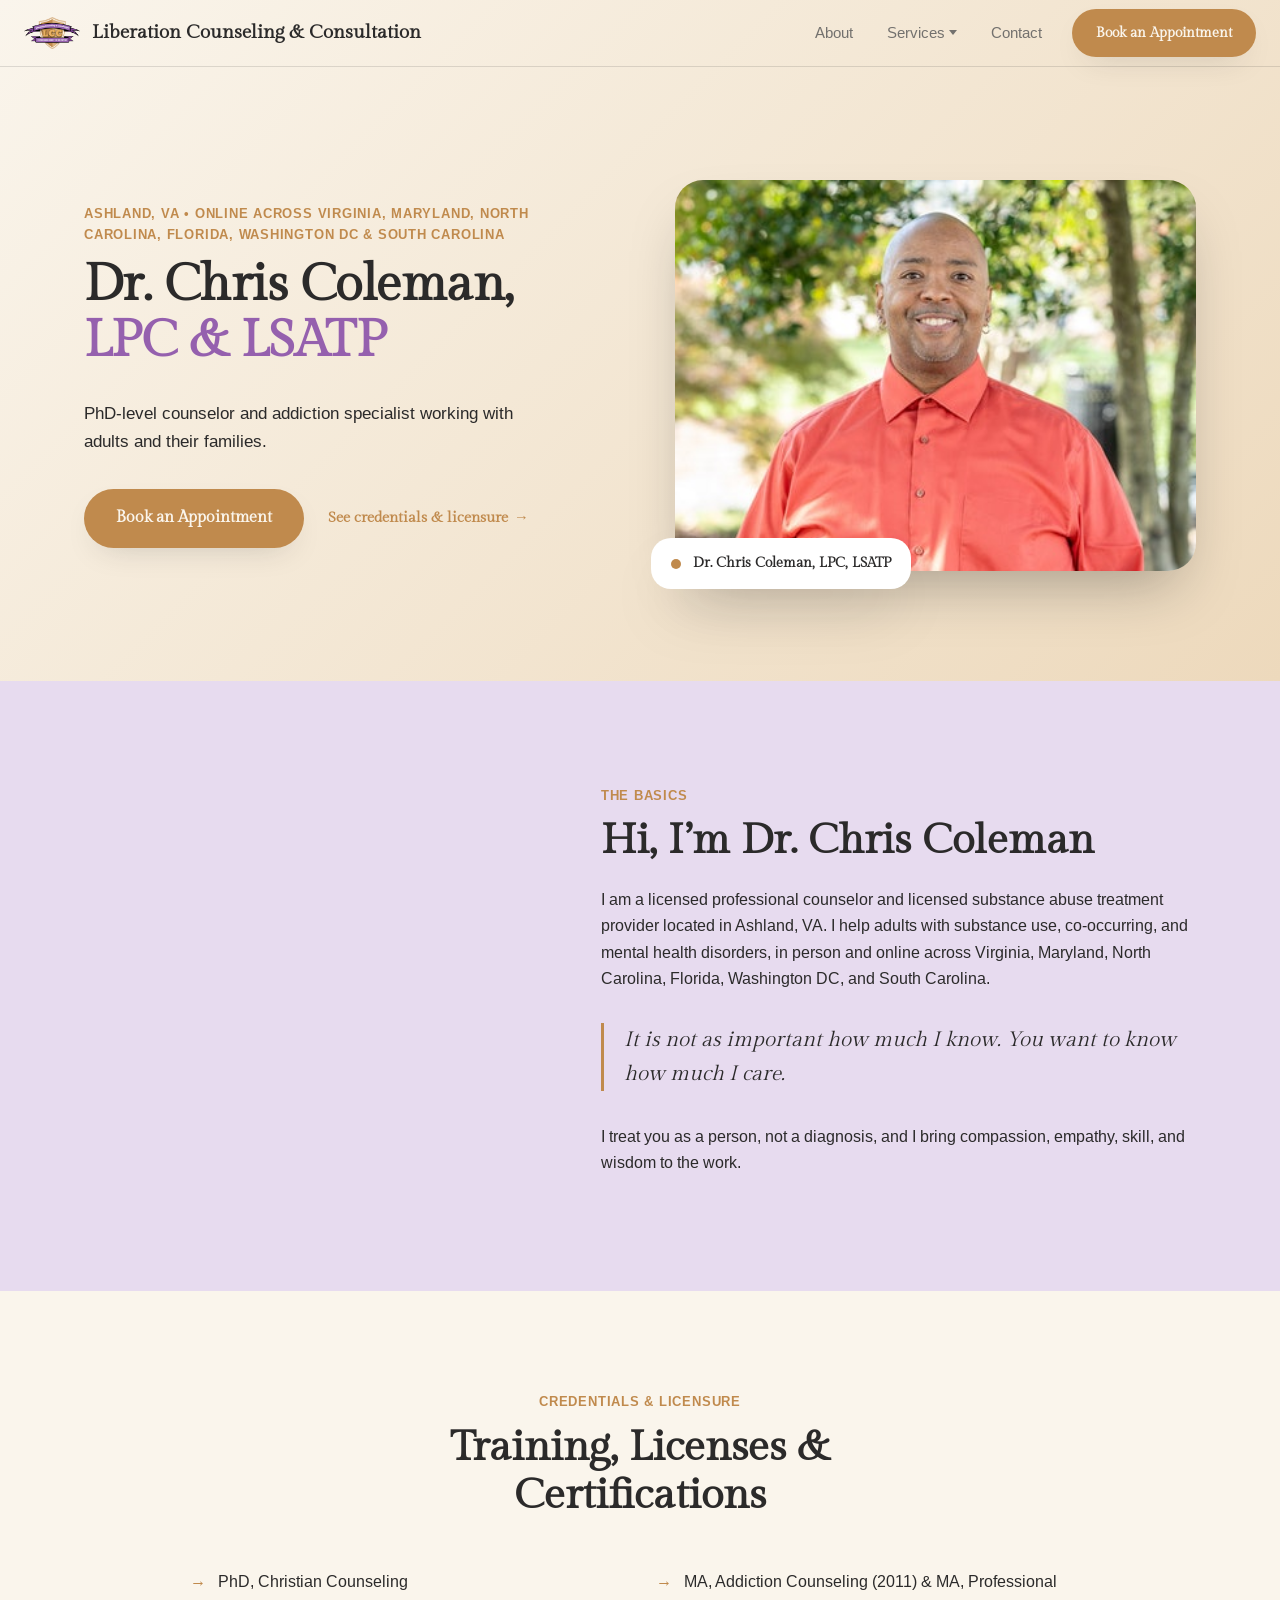
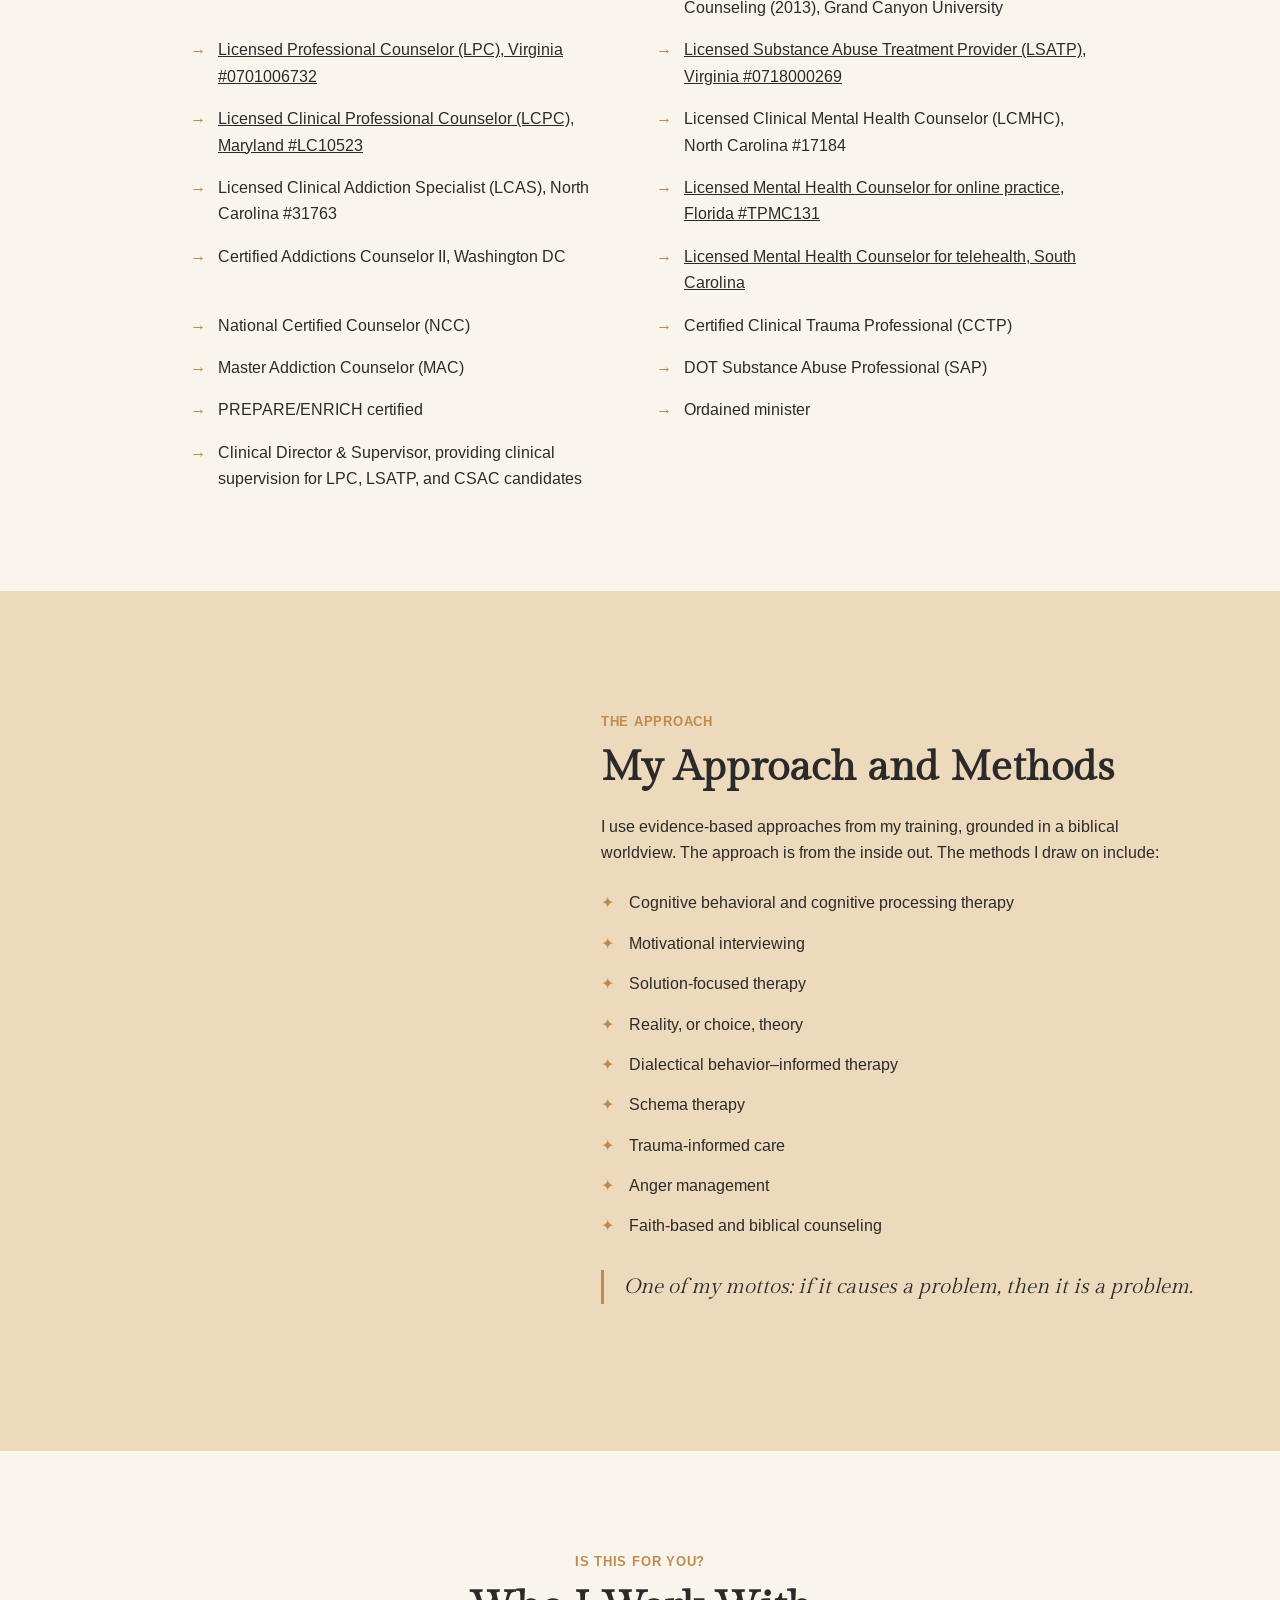
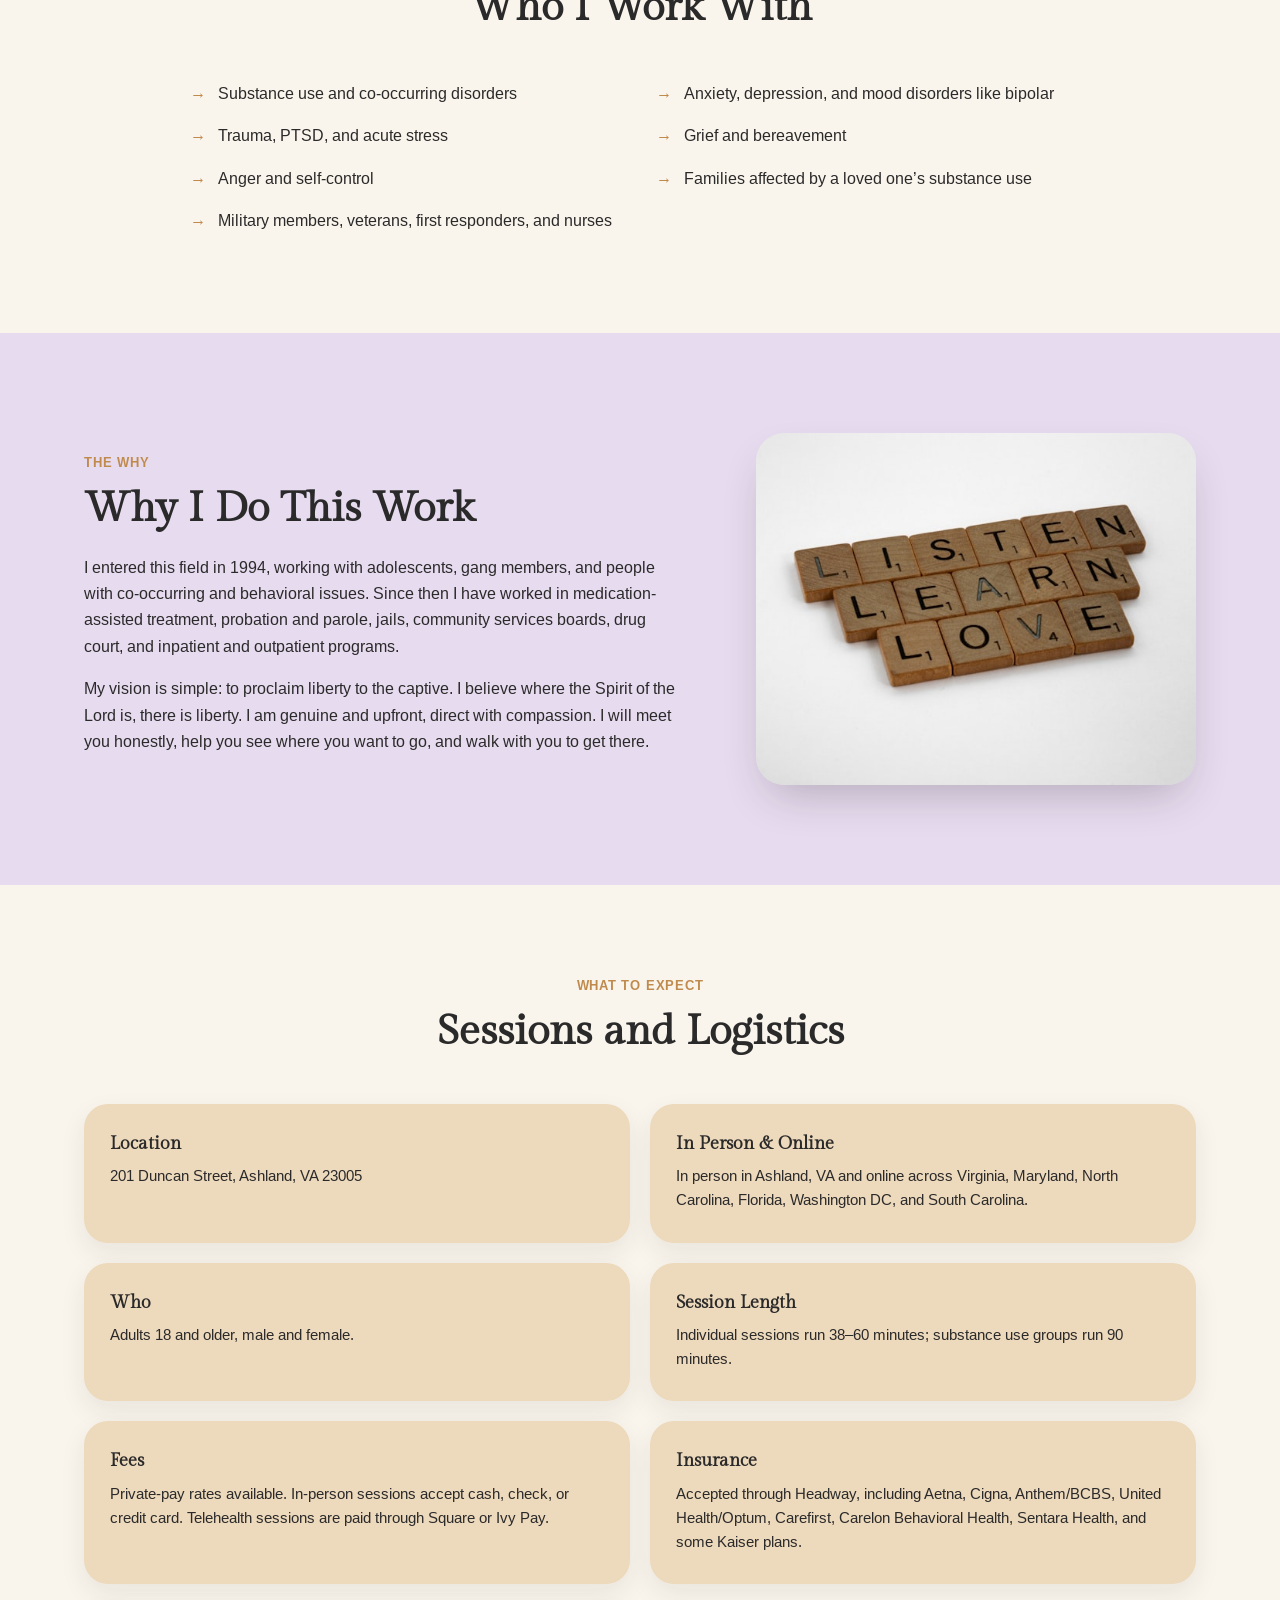
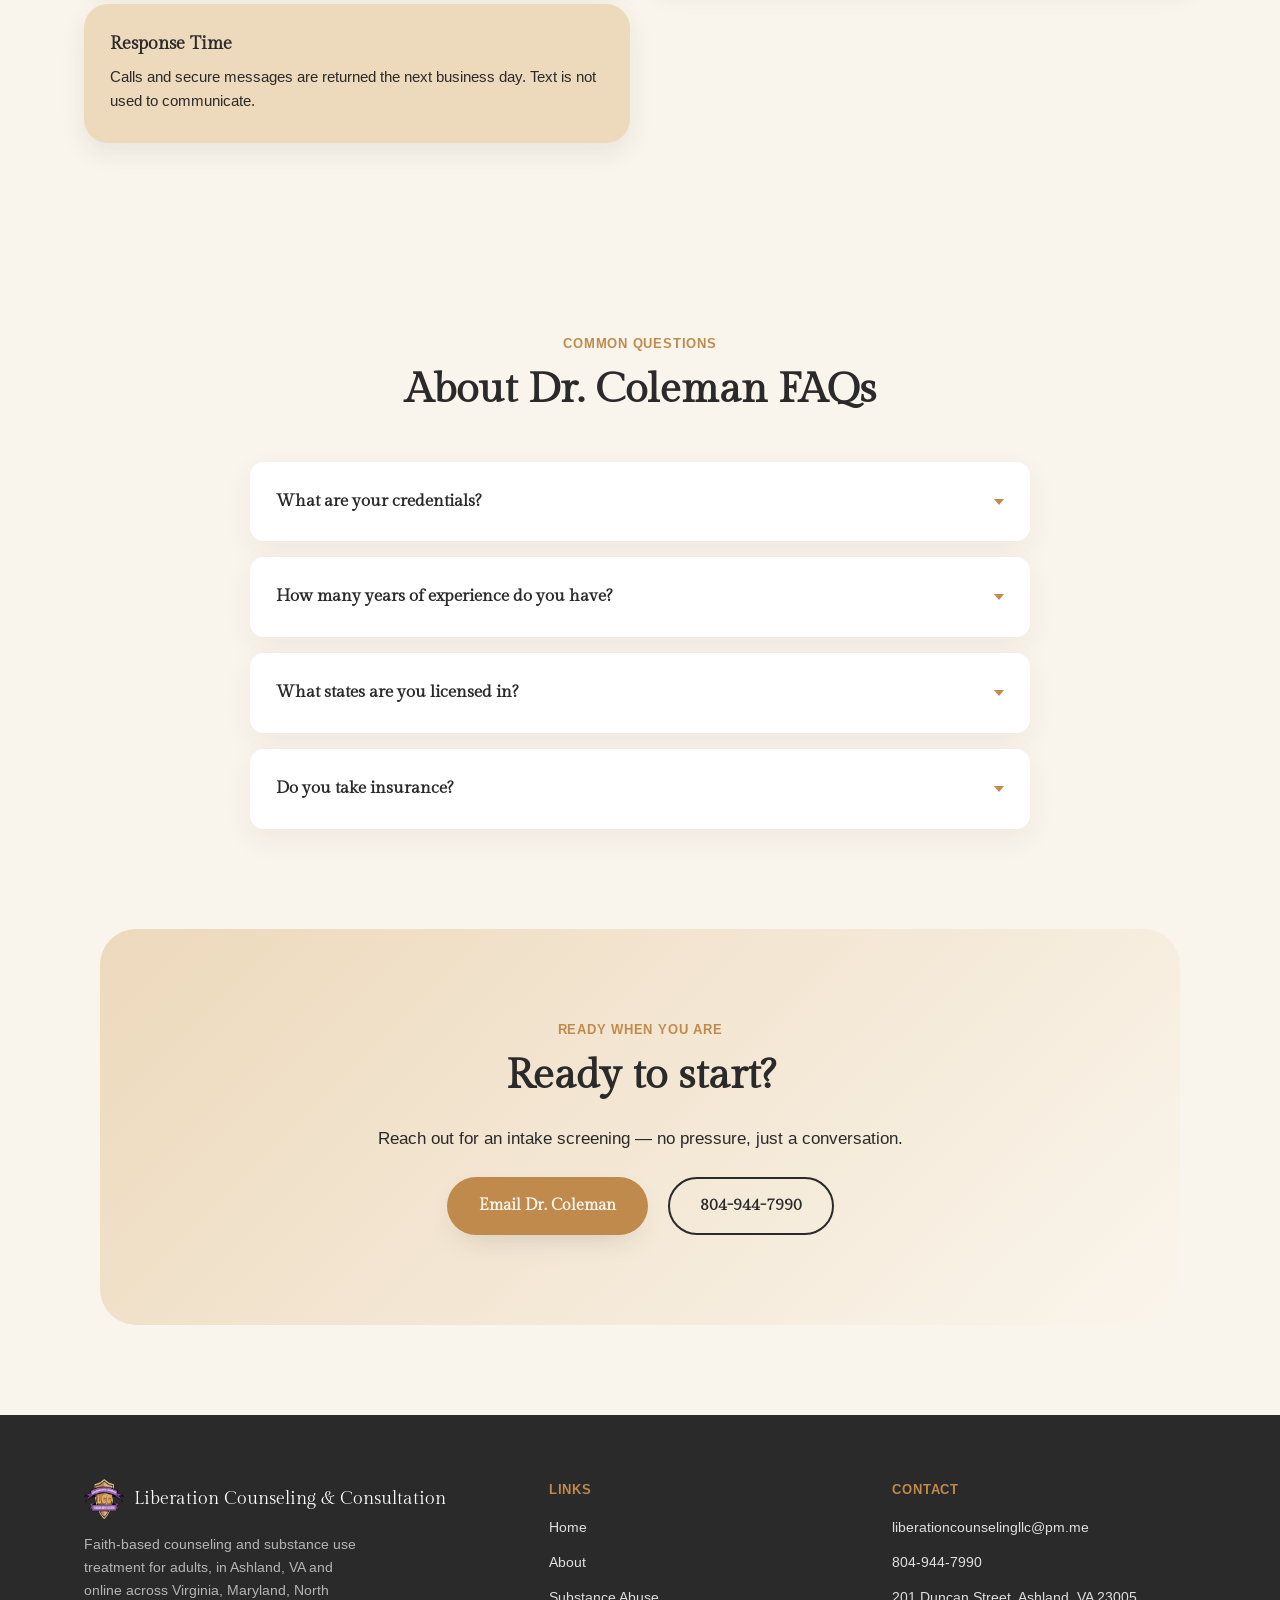
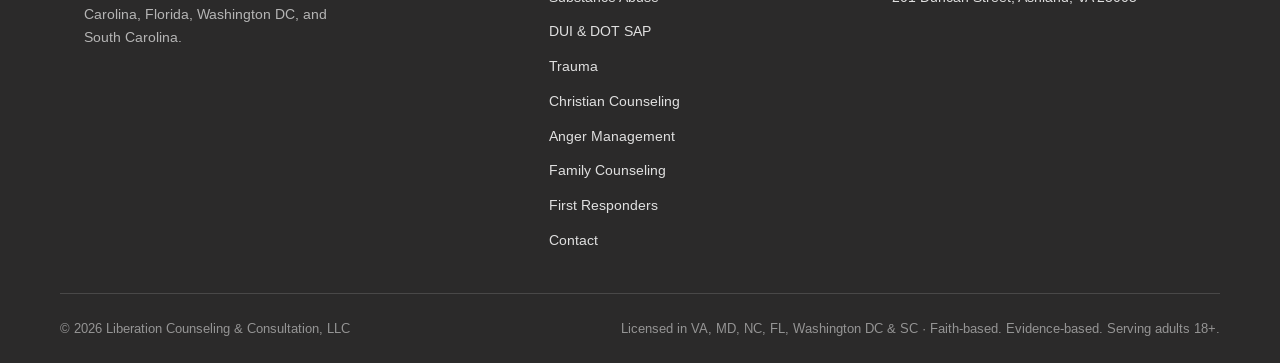
==== about.html @ 7554f8ad "Client revisions: contact info, South Carolina license, credentials, fees, insurance - Email correct" ====
<!doctype html>
<html lang="en">
<head>
<meta charset="UTF-8" />
<meta name="viewport" content="width=device-width, initial-scale=1.0" />
<title>About Dr. Chris Coleman, LPC &amp; LSATP | Liberation Counseling &amp; Consultation</title>
<meta name="description" content="Meet Dr. Chris Coleman, PhD, LPC, LSATP &mdash; a faith-based counselor and addiction specialist with more than 20 years of experience serving adults in Ashland, VA and online." />
<meta property="og:title" content="About Dr. Chris Coleman | Liberation Counseling & Consultation" />
<meta property="og:description" content="PhD-level counselor and addiction specialist working with adults and their families." />
<meta property="og:type" content="website" />
<link rel="icon" href="images/liberation-logo-sm.png" />
<link rel="preconnect" href="https://fonts.googleapis.com" />
<link rel="preconnect" href="https://fonts.gstatic.com" crossorigin />
<link href="https://fonts.googleapis.com/css2?family=Gilda+Display&amp;family=Arimo:wght@400;500;600;700&amp;display=swap" rel="stylesheet" />
<link rel="stylesheet" href="styles.css" />
</head>
<body>

<a class="skip-link" href="#main">Skip to content</a>

<div class="site-header-wrap" id="headerWrap">
  <header class="site-header" id="top">
    <div class="header-inner">
      <a class="brand" href="index.html">
        <img src="images/liberation-logo-sm.png" alt="Liberation Counseling & Consultation" width="56" height="56" />
        <span>Liberation Counseling &amp; Consultation</span>
      </a>

      <button class="nav-toggle" id="navToggle" aria-expanded="false" aria-controls="primaryNav">
        <span></span><span></span><span></span>
        <span class="sr-only">Menu</span>
      </button>

      <nav class="primary-nav" id="primaryNav">
        <a href="about.html">About</a>
        <div class="nav-dropdown">
          <a href="index.html#services">Services <span class="caret" aria-hidden="true"></span></a>
          <div class="dropdown-menu">
            <a href="substance-abuse.html">Substance Abuse Counseling</a>
            <a href="dui-dot-sap.html">DUI &amp; DOT SAP</a>
            <a href="trauma-therapy.html">Trauma Therapy</a>
            <a href="christian-counseling.html">Christian Counseling</a>
            <a href="anger-management.html">Anger Management</a>
            <a href="family-counseling.html">Family Counseling</a>
            <a href="first-responders.html">Military &amp; First Responders</a>
          </div>
        </div>
        <a href="contact.html">Contact</a>
        <a class="btn btn-primary btn-small" href="contact.html">Book an Appointment</a>
      </nav>
    </div>
  </header>
</div>

<main id="main">

  <section class="hero">
    <div class="blob blob-1"></div>
    <div class="blob blob-2"></div>
    <div class="blob blob-3"></div>
    <div class="blob blob-4"></div>
    <div class="blob blob-5"></div>
    <div class="wrap hero-inner">
      <div class="hero-copy reveal">
        <span class="eyebrow">Ashland, VA &bull; Online Across Virginia, Maryland, North Carolina, Florida, Washington DC &amp; South Carolina</span>
        <h1>Dr. Chris Coleman, <span class="hl">LPC &amp; LSATP</span></h1>
        <p class="lede">PhD-level counselor and addiction specialist working with adults and their families.</p>
        <div class="hero-cta-row">
          <a class="btn btn-primary" href="contact.html">Book an Appointment</a>
          <a class="arrow-link" href="#credentials">See credentials &amp; licensure <span class="arrow">&rarr;</span></a>
        </div>
      </div>
      <div class="hero-figure reveal reveal-from-right">
        <div class="card">
          <img src="images/dr-chris-coleman2.jpeg" alt="Dr. Chris Coleman" width="400" height="400" style="object-position: top;" />
        </div>
        <div class="floating-chip">
          <span class="dot"></span>
          <span>Dr. Chris Coleman, LPC, LSATP</span>
        </div>
      </div>
    </div>
  </section>

  <section class="about" id="bio">
    <div class="wrap about-grid">
      <div class="about-media reveal reveal-from-left">
        <img src="images/dr-chris-coleman.jpeg" alt="Dr. Chris Coleman" width="400" height="400" loading="lazy" style="object-position: top;" />
      </div>
      <div class="about-copy reveal">
        <span class="eyebrow">the basics</span>
        <h2>Hi, I&rsquo;m Dr. Chris Coleman</h2>
        <p>I am a licensed professional counselor and licensed substance abuse treatment provider located in Ashland, VA. I help adults with substance use, co-occurring, and mental health disorders, in person and online across Virginia, Maryland, North Carolina, Florida, Washington DC, and South Carolina.</p>
        <p class="pull-quote">It is not as important how much I know. You want to know how much I care.</p>
        <p>I treat you as a person, not a diagnosis, and I bring compassion, empathy, skill, and wisdom to the work.</p>
      </div>
    </div>
  </section>

  <section class="issues" id="credentials">
    <div class="wrap">
      <div class="section-head center reveal">
        <span class="eyebrow eyebrow-center">Credentials &amp; Licensure</span>
        <h2>Training, Licenses &amp; Certifications</h2>
      </div>
      <ul class="issue-list reveal">
        <li>PhD, Christian Counseling</li>
        <li>MA, Addiction Counseling (2011) &amp; MA, Professional Counseling (2013), Grand Canyon University</li>
        <li><a href="https://dhp.virginiainteractive.org/Lookup/Detail/0701006732" target="_blank" rel="noopener noreferrer">Licensed Professional Counselor (LPC), Virginia #0701006732</a></li>
        <li><a href="https://dhp.virginiainteractive.org/Lookup/Detail/0718000269" target="_blank" rel="noopener noreferrer">Licensed Substance Abuse Treatment Provider (LSATP), Virginia #0718000269</a></li>
        <li><a href="https://mdbnc.health.maryland.gov/pctverification/Details.aspx?ID=19816" target="_blank" rel="noopener noreferrer">Licensed Clinical Professional Counselor (LCPC), Maryland #LC10523</a></li>
        <li>Licensed Clinical Mental Health Counselor (LCMHC), North Carolina #17184</li>
        <li>Licensed Clinical Addiction Specialist (LCAS), North Carolina #31763</li>
        <li><a href="https://mqa-internet.doh.state.fl.us/MQASearchServices/Telehealth/LicenseVerification?LicInd=144&amp;ProCde=9646" target="_blank" rel="noopener noreferrer">Licensed Mental Health Counselor for online practice, Florida #TPMC131</a></li>
        <li>Certified Addictions Counselor II, Washington DC</li>
        <li><a href="https://llr.sc.gov/TeleHealth/Counselor.html" target="_blank" rel="noopener noreferrer">Licensed Mental Health Counselor for telehealth, South Carolina</a></li>
        <li>National Certified Counselor (NCC)</li>
        <li>Certified Clinical Trauma Professional (CCTP)</li>
        <li>Master Addiction Counselor (MAC)</li>
        <li>DOT Substance Abuse Professional (SAP)</li>
        <li>PREPARE/ENRICH certified</li>
        <li>Ordained minister</li>
        <li>Clinical Director &amp; Supervisor, providing clinical supervision for LPC, LSATP, and CSAC candidates</li>
      </ul>
    </div>
  </section>

  <section class="about about--solid about--tint3">
    <div class="wrap about-grid">
      <div class="about-media reveal reveal-from-left">
        <img src="images/chair.jpg" alt="A cozy chair in a counseling office" width="1000" height="1500" loading="lazy" style="aspect-ratio: 2 / 3;" />
      </div>
      <div class="about-copy reveal">
        <span class="eyebrow">the approach</span>
        <h2>My Approach and Methods</h2>
        <p>I use evidence-based approaches from my training, grounded in a biblical worldview. The approach is from the inside out. The methods I draw on include:</p>
        <ul class="who-list">
          <li>Cognitive behavioral and cognitive processing therapy</li>
          <li>Motivational interviewing</li>
          <li>Solution-focused therapy</li>
          <li>Reality, or choice, theory</li>
          <li>Dialectical behavior&ndash;informed therapy</li>
          <li>Schema therapy</li>
          <li>Trauma-informed care</li>
          <li>Anger management</li>
          <li>Faith-based and biblical counseling</li>
        </ul>
        <p class="pull-quote">One of my mottos: if it causes a problem, then it is a problem.</p>
      </div>
    </div>
  </section>

  <section class="issues">
    <div class="wrap">
      <div class="section-head center reveal">
        <span class="eyebrow eyebrow-center">Is this for you?</span>
        <h2>Who I Work With</h2>
      </div>
      <ul class="issue-list reveal">
        <li>Substance use and co-occurring disorders</li>
        <li>Anxiety, depression, and mood disorders like bipolar</li>
        <li>Trauma, PTSD, and acute stress</li>
        <li>Grief and bereavement</li>
        <li>Anger and self-control</li>
        <li>Families affected by a loved one&rsquo;s substance use</li>
        <li>Military members, veterans, first responders, and nurses</li>
      </ul>
    </div>
  </section>

  <section class="about">
    <div class="wrap about-grid about-grid--text-first">
      <div class="about-copy reveal">
        <span class="eyebrow">the why</span>
        <h2>Why I Do This Work</h2>
        <p>I entered this field in 1994, working with adolescents, gang members, and people with co-occurring and behavioral issues. Since then I have worked in medication-assisted treatment, probation and parole, jails, community services boards, drug court, and inpatient and outpatient programs.</p>
        <p>My vision is simple: to proclaim liberty to the captive. I believe where the Spirit of the Lord is, there is liberty. I am genuine and upfront, direct with compassion. I will meet you honestly, help you see where you want to go, and walk with you to get there.</p>
      </div>
      <div class="about-media reveal reveal-from-right">
        <img src="images/about2.jpg" alt="Wooden tiles spelling Listen, Learn, Love" width="608" height="456" loading="lazy" />
      </div>
    </div>
  </section>

  <section class="benefits">
    <div class="wrap">
      <div class="section-head center reveal">
        <span class="eyebrow eyebrow-center">what to expect</span>
        <h2>Sessions and Logistics</h2>
      </div>
      <div class="benefit-grid benefit-grid-2">
        <article class="benefit-card">
          <h3>Location</h3>
          <p>201 Duncan Street, Ashland, VA 23005</p>
        </article>
        <article class="benefit-card">
          <h3>In Person &amp; Online</h3>
          <p>In person in Ashland, VA and online across Virginia, Maryland, North Carolina, Florida, Washington DC, and South Carolina.</p>
        </article>
        <article class="benefit-card">
          <h3>Who</h3>
          <p>Adults 18 and older, male and female.</p>
        </article>
        <article class="benefit-card">
          <h3>Session Length</h3>
          <p>Individual sessions run 38&ndash;60 minutes; substance use groups run 90 minutes.</p>
        </article>
        <article class="benefit-card">
          <h3>Fees</h3>
          <p>Private-pay rates available. In-person sessions accept cash, check, or credit card. Telehealth sessions are paid through Square or Ivy Pay.</p>
        </article>
        <article class="benefit-card">
          <h3>Insurance</h3>
          <p>Accepted through Headway, including Aetna, Cigna, Anthem/BCBS, United Health/Optum, Carefirst, Carelon Behavioral Health, Sentara Health, and some Kaiser plans.</p>
        </article>
        <article class="benefit-card">
          <h3>Response Time</h3>
          <p>Calls and secure messages are returned the next business day. Text is not used to communicate.</p>
        </article>
      </div>
    </div>
  </section>

  <section class="faq">
    <div class="wrap">
      <div class="section-head center reveal">
        <span class="eyebrow eyebrow-center">Common questions</span>
        <h2>About Dr. Coleman FAQs</h2>
      </div>
      <div class="faq-list reveal">
        <details class="faq-item" name="faq">
          <summary>What are your credentials?<span class="chevron"></span></summary>
          <p>I hold a PhD and I am a licensed professional counselor and licensed substance abuse treatment provider in Virginia, with licensure in Maryland, North Carolina, Florida, Washington DC, and South Carolina. My certifications include Master Addiction Counselor, Certified Clinical Trauma Professional, DOT Substance Abuse Professional, National Certified Counselor, and PREPARE/ENRICH.</p>
        </details>
        <details class="faq-item" name="faq">
          <summary>How many years of experience do you have?<span class="chevron"></span></summary>
          <p>I entered the field in 1994 and have more than 20 years of experience treating substance use, co-occurring, and mental health disorders.</p>
        </details>
        <details class="faq-item" name="faq">
          <summary>What states are you licensed in?<span class="chevron"></span></summary>
          <p>I am licensed in Virginia, Maryland, North Carolina, Florida, Washington DC, and South Carolina. I see clients in person in Ashland, VA and online across those areas.</p>
        </details>
        <details class="faq-item" name="faq">
          <summary>Do you take insurance?<span class="chevron"></span></summary>
          <p>Yes. Insurance is accepted through Headway, including Aetna, Cigna, Anthem/BCBS, United Health/Optum, Carefirst, Carelon Behavioral Health, Sentara Health, and some Kaiser plans, along with private pay.</p>
        </details>
      </div>
    </div>
  </section>

  <div class="wrap cta-band-wrap" id="contact">
    <div class="cta-band reveal">
      <div class="blob-f"></div>
      <div class="blob-f2"></div>
      <div class="blob-f3"></div>
      <div class="blob-f4"></div>
      <div class="blob-f5"></div>
      <div class="blob-f6"></div>
      <div class="blob-f7"></div>
      <div class="cta-band-inner">
        <span class="eyebrow eyebrow-center">Ready when you are</span>
        <h2>Ready to start?</h2>
        <p>Reach out for an intake screening &mdash; no pressure, just a conversation.</p>
        <div class="contact-links">
          <a class="btn btn-primary" href="mailto:liberationcounselingllc@pm.me">Email Dr. Coleman</a>
          <a class="btn btn-outline-light" href="tel:+18049447990">804-944-7990</a>
        </div>
      </div>
    </div>
  </div>

</main>

<footer class="site-footer">
  <div class="wrap footer-inner">
    <div>
      <div class="footer-brand">
        <img src="images/liberation-logo-sm.png" alt="Liberation Counseling & Consultation" width="40" height="40" />
        <span>Liberation Counseling &amp; Consultation</span>
      </div>
      <p class="footer-blurb">Faith-based counseling and substance use treatment for adults, in Ashland, VA and online across Virginia, Maryland, North Carolina, Florida, Washington DC, and South Carolina.</p>
    </div>

    <div class="footer-col">
      <span class="eyebrow">Links</span>
      <nav class="footer-nav" aria-label="Footer">
        <a href="index.html">Home</a>
        <a href="about.html">About</a>
        <a href="substance-abuse.html">Substance Abuse</a>
        <a href="dui-dot-sap.html">DUI &amp; DOT SAP</a>
        <a href="trauma-therapy.html">Trauma</a>
        <a href="christian-counseling.html">Christian Counseling</a>
        <a href="anger-management.html">Anger Management</a>
        <a href="family-counseling.html">Family Counseling</a>
        <a href="first-responders.html">First Responders</a>
        <a href="contact.html">Contact</a>
      </nav>
    </div>

    <div class="footer-col">
      <span class="eyebrow">Contact</span>
      <div class="footer-contact">
        <a href="mailto:liberationcounselingllc@pm.me">liberationcounselingllc@pm.me</a>
        <a href="tel:+18049447990">804-944-7990</a>
        <p>201 Duncan Street, Ashland, VA 23005</p>
      </div>
    </div>
  </div>
  <div class="wrap footer-bottom">
    <span>&copy; 2026 Liberation Counseling &amp; Consultation, LLC</span>
    <span>Licensed in VA, MD, NC, FL, Washington DC &amp; SC &middot; Faith-based. Evidence-based. Serving adults 18+.</span>
  </div>
</footer>

<script src="script.js"></script>
</body>
</html>
---- styles.css ----
/* ---------- Foundations ---------- */
:root {
  --ink: #2b2a2a;
  --ink-deep: #1a1919;
  --ink-soft: #73716e;
  --cream: #faf5ec;
  --panel: #e7dbef;
  --mint: #edd9bc;
  --mint-deep: #e4c9a6;
  --mint-mid: #d6b184;
  --rose: #c08a4d;
  --rose-deep: #a37541;
  --lime: #c08a4d;
  --lime-deep: #a37541;
  --mint-bg: #edd9bc;
  --teal-accent: #c08a4d;
  --teal-deep: #1a1919;
  --cyan-accent: #c08a4d;
  --plum: #9560ae;
  --white: #ffffff;
  --radius: 14px;
  --radius-lg: 28px;
  --shadow: 0 12px 32px -16px rgba(43, 42, 42, 0.25);
  --shadow-lg: 0 30px 60px -20px rgba(26, 25, 25, 0.35);
  --font-display: "Gilda Display", Georgia, serif;
  --font-body: "Arimo", -apple-system, BlinkMacSystemFont, sans-serif;
  --wrap: 1160px;
}

* { box-sizing: border-box; }
html { scroll-behavior: smooth; }

@media (prefers-reduced-motion: reduce) {
  html { scroll-behavior: auto; }
  * { animation-duration: 0.001ms !important; transition-duration: 0.001ms !important; }
}

body {
  margin: 0;
  font-family: var(--font-body);
  color: var(--ink);
  background: var(--cream);
  line-height: 1.65;
  -webkit-font-smoothing: antialiased;
  overflow-x: hidden;
}

img { max-width: 100%; display: block; }

h1, h2, h3 {
  font-family: var(--font-display);
  font-weight: 600;
  line-height: 1.15;
  margin: 0 0 0.5em;
  color: var(--ink);
}

h2 { font-size: clamp(1.75rem, 1.4rem + 1.5vw, 2.6rem); }
h3 { font-size: 1.25rem; }

p { margin: 0 0 1em; }

.wrap {
  max-width: var(--wrap);
  margin: 0 auto;
  padding: 0 24px;
}

.wrap-wide {
  padding: 0 24px;
}

.skip-link {
  position: absolute;
  left: -999px;
  top: 0;
  background: var(--ink);
  color: var(--white);
  padding: 12px 20px;
  z-index: 200;
  border-radius: 0 0 8px 0;
}
.skip-link:focus { left: 0; }

.sr-only {
  position: absolute;
  width: 1px; height: 1px;
  overflow: hidden;
  clip: rect(0 0 0 0);
}

a { color: inherit; }

:focus-visible {
  outline: 3px solid var(--teal-accent);
  outline-offset: 3px;
}

.eyebrow {
  display: inline-block;
  font-family: var(--font-body);
  text-transform: uppercase;
  letter-spacing: 0.06em;
  font-size: 0.8rem;
  font-weight: 700;
  color: #c08a4d;
  background: none;
  padding: 0;
  border-radius: 0;
  margin-bottom: 0.9em;
}
.eyebrow-center { display: block; text-align: center; margin: 0 auto 0.9em; width: fit-content; }

.section-head { max-width: 620px; margin-bottom: 48px; }
.section-head.center { max-width: 640px; margin-left: auto; margin-right: auto; text-align: center; }
.section-head h2 { margin-top: 0.2em; }

.hl { color: var(--plum); }

/* ---------- Buttons ---------- */
.btn {
  display: inline-flex;
  align-items: center;
  justify-content: center;
  gap: 8px;
  padding: 14px 30px;
  border-radius: 999px;
  font-family: var(--font-display);
  font-weight: 600;
  text-decoration: none;
  transition: transform 0.15s ease, box-shadow 0.15s ease, background 0.15s ease;
  cursor: pointer;
  border: 2px solid transparent;
  font-size: 1rem;
}
.btn:hover { transform: translateY(-2px); }

.btn-primary {
  background: var(--lime);
  color: #faf5ec;
  box-shadow: var(--shadow);
}
.btn-primary:hover { background: var(--lime-deep); }

.btn-outline {
  background: transparent;
  border-color: var(--ink);
  color: var(--ink);
}
.btn-outline:hover { background: var(--ink); color: var(--white); }

.btn-outline-light {
  background: transparent;
  border-color: var(--white);
  color: var(--white);
}
.btn-outline-light:hover { background: var(--white); color: var(--teal-accent); }

.btn-small { padding: 10px 22px; font-size: 0.9rem; }

.arrow-link {
  display: inline-flex;
  align-items: center;
  gap: 6px;
  font-family: var(--font-display);
  font-weight: 700;
  font-size: 0.92rem;
  text-decoration: none;
  color: var(--cyan-accent);
  transition: gap 0.2s ease, color 0.2s ease;
}
.arrow-link .arrow { transition: transform 0.2s ease; }
.arrow-link:hover .arrow { transform: translateX(4px); }
.arrow-link:hover { color: var(--ink); }

/* ---------- Header ---------- */
.site-header-wrap {
  position: fixed;
  top: 0;
  left: 0;
  right: 0;
  z-index: 100;
}

.site-header {
  position: relative;
  background: transparent;
  border-bottom: 1px solid rgba(43, 42, 42, 0.14);
  transition: background 0.3s ease;
}
.site-header-wrap.is-scrolled .site-header {
  background: #ffffff;
}

.header-inner {
  display: flex;
  align-items: center;
  justify-content: space-between;
  padding: 5px 24px;
}

.brand {
  display: flex;
  align-items: center;
  gap: 12px;
  text-decoration: none;
  color: var(--ink);
}
.brand img {
  width: 56px;
  height: 56px;
  object-fit: contain;
}
.brand span {
  font-family: var(--font-display);
  font-weight: 600;
  font-size: 1.2rem;
  color: #2b2a2a;
}

.primary-nav {
  display: flex;
  align-items: center;
  gap: 6px;
}
.primary-nav a:not(.btn) {
  text-decoration: none;
  font-weight: 500;
  font-size: 0.95rem;
  color: var(--ink-soft);
  padding: 9px 14px;
  border-radius: 999px;
  transition: background 0.2s ease, color 0.2s ease;
}
.primary-nav a:not(.btn):hover { background: var(--mint-bg); color: var(--ink); }
.primary-nav .btn { margin-left: 10px; }

.nav-dropdown { position: relative; }
.nav-dropdown > a { display: inline-flex; align-items: center; gap: 4px; }
.nav-dropdown .caret {
  display: inline-block;
  width: 0;
  height: 0;
  border-left: 4px solid transparent;
  border-right: 4px solid transparent;
  border-top: 5px solid currentColor;
  transition: transform 0.2s ease;
}
.nav-dropdown:hover .caret, .nav-dropdown:focus-within .caret { transform: rotate(180deg); }
.dropdown-menu {
  position: absolute;
  top: calc(100% + 10px);
  left: 0;
  min-width: 260px;
  background: var(--white);
  border-radius: 18px;
  box-shadow: var(--shadow);
  padding: 10px;
  display: flex;
  flex-direction: column;
  gap: 2px;
  opacity: 0;
  visibility: hidden;
  transform: translateY(8px);
  transition: opacity 0.2s ease, transform 0.2s ease, visibility 0.2s;
  z-index: 10;
}
.nav-dropdown:hover .dropdown-menu,
.nav-dropdown:focus-within .dropdown-menu {
  opacity: 1;
  visibility: visible;
  transform: translateY(0);
}
.dropdown-menu a {
  padding: 10px 14px !important;
  border-radius: 12px !important;
  font-size: 0.9rem !important;
  white-space: nowrap;
}

.nav-toggle {
  display: none;
  flex-direction: column;
  gap: 5px;
  background: none;
  border: none;
  cursor: pointer;
  padding: 8px;
}
.nav-toggle span {
  width: 26px;
  height: 2px;
  background: var(--ink);
  border-radius: 2px;
  transition: transform 0.2s ease, opacity 0.2s ease;
}

/* ---------- Reveal animation ---------- */
.reveal {
  opacity: 0;
  transform: translateY(24px);
  transition: opacity 0.6s ease, transform 0.6s ease;
}
.reveal.is-visible {
  opacity: 1;
  transform: translateY(0);
}

.reveal-from-right,
.reveal-from-left {
  transition: opacity 1.95s ease-out 0.5s, transform 1.95s cubic-bezier(0.25, 0.46, 0.45, 0.94) 0.5s;
}
.reveal-from-right { transform: translateX(100%); }
.reveal-from-right.is-visible { transform: translateX(0); }
.reveal-from-left { transform: translateX(-100%); }
.reveal-from-left.is-visible { transform: translateX(0); }

/* ---------- Hero ---------- */
.hero {
  position: relative;
  padding: 180px 0 110px;
  overflow: hidden;
  background: linear-gradient(135deg, var(--cream), var(--mint));
}
.blob,
.cta-band [class^="blob-f"] {
  display: none;
}
.blob-1 {
  width: 560px; height: 560px; background: var(--rose); top: -160px; right: -120px;
  animation: float-blob 13s linear infinite, blob-morph 11s ease-in-out infinite;
}
.blob-2 {
  width: 460px; height: 460px; background: var(--mint-bg); bottom: -190px; left: -140px; opacity: 0.7;
  animation: float-blob 16s linear infinite reverse, blob-morph 14s ease-in-out infinite;
  animation-delay: -10s, -5s;
}
.blob-3 {
  width: 340px; height: 340px; background: var(--mint-mid); top: 220px; left: 40%; opacity: 0.4;
  animation: float-blob 18s linear infinite, blob-morph 12s ease-in-out infinite;
  animation-delay: -17s, -8s;
}
.blob-4 {
  width: 300px; height: 300px; background: var(--lime); top: -60px; left: -80px; opacity: 0.35;
  animation: float-blob 15s linear infinite reverse, blob-morph 13s ease-in-out infinite;
  animation-delay: -4s, -11s;
}
.blob-5 {
  width: 260px; height: 260px; background: var(--cyan-accent); bottom: -80px; right: 60px; opacity: 0.3;
  animation: float-blob 17s linear infinite, blob-morph 10s ease-in-out infinite;
  animation-delay: -21s, -3s;
}
.blob-6 {
  width: 320px; height: 320px; background: var(--teal-accent); top: 80px; right: 220px; opacity: 0.18;
  animation: float-blob 14s linear infinite reverse, blob-morph 10s ease-in-out infinite;
  animation-delay: -6s, -2s;
}
.blob-7 {
  width: 280px; height: 280px; background: var(--rose-deep); bottom: 20px; left: 32%; opacity: 0.28;
  animation: float-blob 20s linear infinite, blob-morph 14s ease-in-out infinite;
  animation-delay: -13s, -9s;
}
.blob-8 {
  width: 240px; height: 240px; background: var(--lime-deep); top: 320px; right: -40px; opacity: 0.25;
  animation: float-blob 14s linear infinite reverse, blob-morph 11s ease-in-out infinite;
  animation-delay: -9s, -6s;
}

@keyframes float-blob {
  0%    { transform: translate(0px, 220px); }
  8.3%  { transform: translate(70px, 191px); }
  16.7% { transform: translate(121px, 110px); }
  25%   { transform: translate(140px, 0px); }
  33.3% { transform: translate(121px, -110px); }
  41.7% { transform: translate(70px, -191px); }
  50%   { transform: translate(0px, -220px); }
  58.3% { transform: translate(-70px, -191px); }
  66.7% { transform: translate(-121px, -110px); }
  75%   { transform: translate(-140px, 0px); }
  83.3% { transform: translate(-121px, 110px); }
  91.7% { transform: translate(-70px, 191px); }
  100%  { transform: translate(0px, 220px); }
}

@keyframes blob-morph {
  0%, 100% { border-radius: 50% 50% 50% 50% / 50% 50% 50% 50%; }
  25%      { border-radius: 58% 42% 38% 62% / 42% 58% 62% 38%; }
  50%      { border-radius: 42% 58% 62% 38% / 62% 42% 38% 58%; }
  75%      { border-radius: 62% 38% 58% 42% / 38% 62% 58% 42%; }
}

.hero-inner {
  position: relative;
  z-index: 2;
  display: grid;
  grid-template-columns: 1fr 1fr;
  gap: clamp(30px, 6vw, 70px);
  align-items: center;
}
.hero-inner--centered {
  grid-template-columns: 1fr;
  max-width: 720px;
  margin: 0 auto;
  text-align: center;
}
.hero-inner--centered .eyebrow { margin-left: auto; margin-right: auto; }
.hero-inner--centered .hero-copy p.lede { margin-left: auto; margin-right: auto; }
.hero-inner--centered .hero-cta-row { justify-content: center; }
.hero-copy h1 {
  font-weight: 600;
  font-size: clamp(2rem, 1.6rem + 2.2vw, 3.2rem);
  line-height: 1.1;
  letter-spacing: -0.01em;
  margin-bottom: 0.6em;
}
.hero-copy p.lede {
  font-size: 1.05rem;
  color: var(--ink);
  max-width: 460px;
  margin-bottom: 2em;
}
.hero-figure { position: relative; }
.hero-figure .card {
  border-radius: var(--radius-lg);
  overflow: hidden;
  box-shadow: var(--shadow-lg);
  aspect-ratio: 4 / 3;
}
.hero-figure img { width: 100%; height: 100%; object-fit: cover; }
.floating-chip {
  position: absolute;
  bottom: -18px;
  left: -24px;
  background: var(--white);
  border-radius: 20px;
  padding: 14px 20px;
  box-shadow: var(--shadow-lg);
  display: flex;
  align-items: center;
  gap: 12px;
}
.floating-chip .dot {
  width: 10px;
  height: 10px;
  border-radius: 50%;
  background: #c08a4d;
  flex-shrink: 0;
  animation: dot-available 2.2s ease-in-out infinite;
}
@keyframes dot-available {
  0%, 100% {
    background: #c08a4d;
    box-shadow: 0 0 0 0 rgba(192, 138, 77, 0.5);
  }
  50% {
    background: #e4c9a6;
    box-shadow: 0 0 0 4px rgba(228, 201, 166, 0.25);
  }
}
.floating-chip span:last-child {
  font-family: var(--font-display);
  font-weight: 700;
  font-size: 0.85rem;
  color: var(--ink);
}

.hero-cta-row { display: flex; align-items: center; gap: 24px; flex-wrap: wrap; }

.hero-carousel { position: relative; }
.hero-slide {
  position: absolute;
  inset: 0;
  width: 100%;
  height: 100%;
  object-fit: cover;
  opacity: 0;
  transition: opacity 1.2s ease;
}
.hero-slide.is-active { position: relative; opacity: 1; }
.hero-slide:not(.is-active) { position: absolute; }
.hero-dots {
  position: absolute;
  left: 0;
  right: 0;
  bottom: 18px;
  z-index: 3;
  display: flex;
  justify-content: center;
  gap: 8px;
}
.hero-dot {
  width: 7px;
  height: 7px;
  border-radius: 50%;
  border: none;
  background: rgba(255, 255, 255, 0.55);
  padding: 0;
  cursor: pointer;
  transition: background 0.2s ease, width 0.2s ease, border-radius 0.2s ease;
}
.hero-dot.is-active { width: 20px; border-radius: 4px; background: var(--lime); }

.hero-badge-available {
  position: absolute;
  top: -18px;
  right: 24px;
  background: var(--teal-accent);
  color: var(--white);
  border-radius: 999px;
  padding: 12px 20px;
  box-shadow: var(--shadow-lg);
  display: flex;
  align-items: center;
  gap: 10px;
  z-index: 3;
}
.hero-badge-available .dot {
  width: 9px;
  height: 9px;
  border-radius: 50%;
  background: #c08a4d;
  flex-shrink: 0;
  animation: dot-available 2.2s ease-in-out infinite;
}
.hero-badge-available span:last-child {
  font-family: var(--font-display);
  font-weight: 700;
  font-size: 0.85rem;
  white-space: nowrap;
}

.hero-badge-quote {
  position: absolute;
  bottom: -22px;
  left: -20px;
  background: var(--white);
  border-radius: 18px;
  padding: 14px 22px;
  box-shadow: var(--shadow-lg);
  display: flex;
  flex-direction: column;
  gap: 4px;
  z-index: 3;
}
.hero-badge-quote-text {
  font-family: var(--font-display);
  font-style: italic;
  font-weight: 600;
  color: var(--plum);
  font-size: 1rem;
}
.hero-badge-quote-name {
  font-family: var(--font-display);
  font-weight: 700;
  font-size: 0.82rem;
  color: var(--ink);
}

/* ---------- Marquee band ---------- */
.marquee-band {
  background: #2b2a2a;
  overflow: hidden;
  padding: 26px 0;
  position: relative;
  z-index: 1;
}
.marquee-track {
  display: flex;
  width: max-content;
  gap: 16px;
  animation: marquee-scroll 34s linear infinite;
}
.marquee-track span {
  font-family: var(--font-display);
  font-style: italic;
  font-size: 1.2rem;
  color: var(--white);
  white-space: nowrap;
}
.marquee-track .dot-sep { color: var(--cyan-accent); font-style: normal; }
@keyframes marquee-scroll {
  from { transform: translateX(0); }
  to { transform: translateX(-50%); }
}

/* ---------- Benefits ---------- */
.benefits { padding: 90px 0; }
.benefits--tint { background: #e7dbef; }
.benefits--tint .benefit-card { display: flex; align-items: center; gap: 16px; }
.benefits--tint .icon-chip { margin-bottom: 0; flex-shrink: 0; }
.benefits--tint .benefit-card p { margin-bottom: 0; }
.benefit-grid {
  display: grid;
  grid-template-columns: repeat(4, 1fr);
  gap: 20px;
}
.benefit-grid-3 { grid-template-columns: repeat(3, 1fr); }
.benefit-grid-2 { grid-template-columns: repeat(2, 1fr); }
.benefit-card {
  background: var(--mint);
  border-radius: 24px;
  padding: 30px 26px;
  box-shadow: 0 10px 26px rgba(43, 42, 42, 0.08);
  transition: transform 0.3s ease, box-shadow 0.3s ease;
}
.benefit-card:hover { transform: translateY(-6px); box-shadow: 0 20px 40px rgba(43, 42, 42, 0.14); }
.icon-chip {
  width: 52px;
  height: 52px;
  border-radius: 50%;
  display: flex;
  align-items: center;
  justify-content: center;
  margin-bottom: 20px;
  background: rgba(192, 138, 77, 0.16);
}
.benefit-card:nth-child(even) .icon-chip { background: rgba(228, 201, 166, 0.3); }
.icon-chip img { width: 26px; height: 26px; }
.icon-chip.check-icon {
  font-size: 1.3rem;
  font-weight: 700;
  color: var(--ink);
  line-height: 1;
}
.benefit-card h3 { font-size: 1.1rem; margin-bottom: 10px; }
.benefit-card p { color: var(--ink); font-size: 0.92rem; margin-bottom: 0; }

/* ---------- About / Intro ---------- */
.about {
  position: relative;
  background: var(--panel);
  padding: 100px 0;
}
.about--solid {
  background: #e7dbef;
}
.about--cream {
  background: var(--cream);
}
.about--cream .quote-wrap { margin-bottom: 70px; }
.about--tint2 { background: #eedabd; }
.about--tint3 { background: #edd9bc; }
.about-grid {
  display: grid;
  grid-template-columns: 0.85fr 1.15fr;
  gap: clamp(30px, 6vw, 80px);
  align-items: center;
}
.about-grid--text-first { grid-template-columns: 1.15fr 0.85fr; }
.about-media { position: relative; }
.about-media img {
  border-radius: var(--radius-lg);
  box-shadow: 0 20px 45px -15px rgba(43, 42, 42, 0.3);
  aspect-ratio: 5 / 4;
  width: 100%;
  height: auto;
  object-fit: cover;
}
.pull-quote {
  font-family: var(--font-display);
  font-style: italic;
  font-size: 1.3rem;
  color: var(--ink);
  border-left: 3px solid var(--cyan-accent);
  padding-left: 20px;
  margin: 1.5em 0;
}

/* ---------- Testimonial ---------- */
.testimonial { padding: 100px 0; }
.testimonial-card {
  position: relative;
  background: var(--teal-deep);
  border-radius: var(--radius-lg);
  padding: 60px clamp(28px, 6vw, 90px);
  overflow: hidden;
}
.testimonial-mark {
  position: absolute;
  top: 8px;
  left: 32px;
  font-family: var(--font-display);
  font-size: 5rem;
  color: var(--lime);
  opacity: 0.5;
  line-height: 1;
}
.testimonial-text {
  position: relative;
  font-family: var(--font-display);
  font-size: clamp(1.4rem, 1.1rem + 1.2vw, 2rem);
  line-height: 1.4;
  color: var(--white);
  max-width: 820px;
  margin: 0 0 0.8em;
}
.testimonial-text em { font-style: italic; color: #c08a4d; }
.testimonial-name {
  position: relative;
  display: block;
  font-family: var(--font-body);
  font-weight: 700;
  letter-spacing: 0.04em;
  font-size: 0.85rem;
  color: rgba(255, 255, 255, 0.75);
}

/* ---------- Services ---------- */
.services { padding: 100px 0; }
.service-slider {
  overflow-x: hidden;
  overflow-y: visible;
  width: 100%;
  padding: 24px 0 44px;
}
.service-track {
  display: flex;
  width: max-content;
  gap: 24px;
  animation: services-scroll 64s linear infinite;
}
.service-slider:hover .service-track { animation-play-state: paused; }
@keyframes services-scroll {
  from { transform: translateX(0); }
  to { transform: translateX(-50%); }
}
.service-card {
  display: flex;
  flex-direction: column;
  flex-shrink: 0;
  width: 300px;
  border-radius: 26px;
  overflow: hidden;
  box-shadow: 0 10px 26px rgba(43, 42, 42, 0.08);
  transition: transform 0.3s ease, box-shadow 0.3s ease;
}
.service-card:hover { transform: translateY(-6px); box-shadow: 0 20px 40px rgba(43, 42, 42, 0.14); }
.service-card { background: #c08a4d; }
.service-card img {
  width: 100%;
  height: auto;
  aspect-ratio: 4 / 3;
  object-fit: cover;
}
.service-card-body { padding: 24px 22px 28px; }
.service-card h3 { font-size: 1.1rem; }
.service-card p { color: var(--ink); font-size: 0.92rem; margin-bottom: 1.25em; }
.service-card .arrow-link { color: var(--ink); }

/* ---------- Stats ---------- */
.stats { padding: 100px 0 60px; }
.stats-sub { color: var(--ink); max-width: 560px; margin: 0.5em auto 0; }
.stats-grid {
  display: grid;
  grid-template-columns: repeat(3, 1fr);
  gap: 20px;
}
.stat-card {
  background: #edd9bc;
  border-radius: var(--radius-lg);
  padding: 40px 28px;
  text-align: center;
  box-shadow: 0 10px 26px rgba(43, 42, 42, 0.08);
}
.stat-num {
  display: block;
  font-family: var(--font-display);
  font-weight: 700;
  font-size: clamp(2.4rem, 2rem + 1.6vw, 3.4rem);
  color: var(--rose);
  line-height: 1;
  margin-bottom: 0.4em;
}
.stat-card p { color: var(--ink); margin: 0; }

/* ---------- Credentials ---------- */
.creds { padding: 60px 0; }
.creds .eyebrow { display: block; text-align: center; margin: 0 auto 26px; width: fit-content; }
.creds-slider {
  overflow-x: hidden;
  overflow-y: visible;
  width: 100%;
  padding: 20px 0;
}
.creds-slider:hover .creds-track { animation-play-state: paused; }
.creds-track {
  display: flex;
  align-items: center;
  width: max-content;
  gap: 20px;
  animation: creds-scroll 60s linear infinite;
}
@keyframes creds-scroll {
  from { transform: translateX(-50%); }
  to { transform: translateX(0); }
}
.creds-track .chip {
  padding: 14px 20px;
  display: flex;
  align-items: center;
  justify-content: center;
  flex-shrink: 0;
}
.creds-track img { height: 120px; width: auto; max-width: 280px; object-fit: contain; }

/* ---------- Bio ---------- */
.bio {
  position: relative;
  background: #2b2a2a;
  padding: 110px 0;
}
.bio .eyebrow {
  color: #c08a4d;
  background: none;
}
.bio-copy h2 { color: var(--white); }
.bio-copy p { color: rgba(255, 255, 255, 0.78); }
.bio-grid {
  display: grid;
  grid-template-columns: 0.7fr 1.3fr;
  gap: clamp(30px, 6vw, 80px);
  align-items: center;
}
.bio-media { position: relative; }
.bio-media img {
  border-radius: var(--radius-lg);
  box-shadow: 0 20px 45px -15px rgba(43, 42, 42, 0.3);
  aspect-ratio: 1 / 1;
  width: 100%;
  height: auto;
  object-fit: cover;
}
.bio-copy h2 { font-size: clamp(1.5rem, 1.2rem + 1vw, 2rem); }

/* ---------- Specialties ---------- */
.specialties { padding: 100px 0; }
.specialty-grid {
  display: grid;
  grid-template-columns: repeat(4, 1fr);
  gap: 20px;
  align-items: stretch;
}
.specialty-card {
  position: relative;
  border-radius: var(--radius-lg);
  padding: 28px 24px 70px;
  min-height: 220px;
  display: flex;
  flex-direction: column;
  box-shadow: 0 10px 26px rgba(43, 42, 42, 0.08);
  transition: transform 0.3s ease, box-shadow 0.3s ease;
}
.specialty-card:hover { transform: translateY(-6px); box-shadow: 0 20px 40px rgba(43, 42, 42, 0.14); }
.specialty-no {
  font-family: var(--font-display);
  font-style: italic;
  font-weight: 600;
  font-size: 0.95rem;
  margin-bottom: 0.6em;
}
.specialty-card h3 { font-size: 1.15rem; margin-bottom: 8px; }
.specialty-card p { font-size: 0.92rem; margin-bottom: 0; }
.specialty-arrow {
  position: absolute;
  left: 24px;
  bottom: 24px;
  width: 38px;
  height: 38px;
  border-radius: 50%;
  display: flex;
  align-items: center;
  justify-content: center;
  text-decoration: none;
  font-weight: 700;
  transition: transform 0.2s ease;
}
.specialty-arrow:hover { transform: translateX(3px); }
.specialty-card-1,
.specialty-card-2,
.specialty-card-3,
.specialty-card-4 {
  background: var(--ink);
  color: var(--cream);
}
.specialty-card-1 h3,
.specialty-card-2 h3,
.specialty-card-3 h3,
.specialty-card-4 h3 { color: var(--cream); }
.specialty-card-1 .specialty-no,
.specialty-card-2 .specialty-no,
.specialty-card-3 .specialty-no,
.specialty-card-4 .specialty-no { color: var(--rose); }
.specialty-card-1 p,
.specialty-card-2 p,
.specialty-card-3 p,
.specialty-card-4 p { color: rgba(249, 238, 225, 0.82); }
.specialty-card-1 .specialty-arrow,
.specialty-card-2 .specialty-arrow,
.specialty-card-3 .specialty-arrow,
.specialty-card-4 .specialty-arrow { background: var(--rose); color: var(--cream); }

/* ---------- Process / Steps ---------- */
.process { padding: 110px 0; }
.process-grid {
  list-style: none;
  margin: 0;
  padding: 0;
  display: grid;
  grid-template-columns: repeat(3, 1fr);
  gap: 24px;
  position: relative;
}
.process-grid::before {
  content: "";
  position: absolute;
  top: 28px;
  left: 28px;
  right: calc(33.3333% - 44px);
  height: 2px;
  background: repeating-linear-gradient(90deg, rgba(43, 42, 42, 0.25) 0 10px, transparent 10px 20px);
  z-index: 0;
  clip-path: inset(0 100% 0 0);
  transition: clip-path 3.2s cubic-bezier(0.16, 1, 0.3, 1) 0.3s;
}
.process-grid.reveal { opacity: 1; transform: none; }
.process-grid.reveal.is-visible::before { clip-path: inset(0 0 0 0); }
.process-card { position: relative; z-index: 1; }
.process-num {
  width: 56px;
  height: 56px;
  border-radius: 18px;
  background: var(--plum);
  display: flex;
  align-items: center;
  justify-content: center;
  font-family: var(--font-display);
  font-weight: 700;
  font-size: 1.1rem;
  color: var(--white);
  margin-bottom: 22px;
  box-shadow: 0 10px 24px rgba(43, 42, 42, 0.22);
}
.process-card p { color: var(--ink); margin-bottom: 0; max-width: 300px; }
.process-cta { text-align: center; margin-top: 56px; }

/* ---------- CTA band ---------- */
.cta-band-wrap { padding: 0 clamp(16px, 4vw, 40px) 90px; }
.cta-band {
  background: linear-gradient(135deg, var(--mint), var(--cream));
  border-radius: 36px;
  text-align: center;
  padding: 90px 40px;
  color: var(--ink);
  position: relative;
  overflow: hidden;
}
.cta-band .btn-outline-light { border-color: var(--ink); color: var(--ink); }
.cta-band .btn-outline-light:hover { background: var(--ink); color: var(--white); }
.cta-band .blob-f {
  position: absolute;
  width: 300px;
  height: 300px;
  background: var(--rose);
  opacity: 0.4;
  filter: blur(70px);
  border-radius: 50%;
  top: -100px;
  right: -60px;
  animation: float-blob 14s linear infinite, blob-morph 11s ease-in-out infinite;
}
.cta-band .blob-f2 {
  position: absolute;
  width: 280px;
  height: 280px;
  background: var(--mint-bg);
  opacity: 0.5;
  filter: blur(70px);
  border-radius: 50%;
  bottom: -120px;
  left: -80px;
  animation: float-blob 17s linear infinite reverse, blob-morph 13s ease-in-out infinite;
  animation-delay: -9s, -4s;
}
.cta-band .blob-f3 {
  position: absolute;
  width: 220px;
  height: 220px;
  background: var(--lime);
  opacity: 0.3;
  filter: blur(70px);
  border-radius: 50%;
  top: 20%;
  left: 20%;
  animation: float-blob 15s linear infinite, blob-morph 10s ease-in-out infinite;
  animation-delay: -13s, -6s;
}
.cta-band .blob-f4 {
  position: absolute;
  width: 190px;
  height: 190px;
  background: var(--cyan-accent);
  opacity: 0.25;
  filter: blur(70px);
  border-radius: 50%;
  bottom: -40px;
  right: 15%;
  animation: float-blob 12s linear infinite reverse, blob-morph 10s ease-in-out infinite;
  animation-delay: -5s, -2s;
}
.cta-band .blob-f5 {
  position: absolute;
  width: 200px;
  height: 200px;
  background: var(--teal-accent);
  opacity: 0.22;
  filter: blur(70px);
  border-radius: 50%;
  top: 8%;
  right: 28%;
  animation: float-blob 13s linear infinite, blob-morph 9s ease-in-out infinite;
  animation-delay: -7s, -3s;
}
.cta-band .blob-f6 {
  position: absolute;
  width: 240px;
  height: 240px;
  background: var(--rose-deep);
  opacity: 0.32;
  filter: blur(70px);
  border-radius: 50%;
  bottom: 5%;
  left: 35%;
  animation: float-blob 16s linear infinite reverse, blob-morph 12s ease-in-out infinite;
  animation-delay: -11s, -5s;
}
.cta-band .blob-f7 {
  position: absolute;
  width: 170px;
  height: 170px;
  background: var(--lime-deep);
  opacity: 0.28;
  filter: blur(70px);
  border-radius: 50%;
  top: -50px;
  left: 8%;
  animation: float-blob 14s linear infinite reverse, blob-morph 11s ease-in-out infinite;
  animation-delay: -3s, -8s;
}
.cta-band-inner { position: relative; z-index: 1; }
.cta-band h2 { color: var(--ink); max-width: 640px; margin: 0.3em auto 0.6em; }
.cta-band p { color: var(--ink); font-size: 1.05rem; }
.contact-links {
  display: flex;
  gap: 20px;
  justify-content: center;
  flex-wrap: wrap;
  margin-top: 24px;
}

/* ---------- Issues checklist ---------- */
.issues { padding: 100px 0; }
.issues--tint { background: #e7dbef; }
.issue-list {
  list-style: none;
  margin: 0;
  padding: 0;
  display: grid;
  grid-template-columns: repeat(2, 1fr);
  gap: 16px 32px;
  max-width: 900px;
  margin-left: auto;
  margin-right: auto;
}
.issue-list li {
  display: flex;
  align-items: flex-start;
  gap: 12px;
  font-size: 1rem;
}
.issue-list li::before {
  content: "\2192";
  flex-shrink: 0;
  font-weight: 700;
  color: var(--cyan-accent);
  opacity: 0;
  transform: translateX(-24px);
  transition: opacity 0.6s ease, transform 0.6s ease;
}
.issue-list.reveal { opacity: 1; transform: none; }
.issue-list.is-visible li::before { opacity: 1; transform: translateX(0); }
.issue-list li:nth-child(1)::before { transition-delay: 0s; }
.issue-list li:nth-child(2)::before { transition-delay: 0.08s; }
.issue-list li:nth-child(3)::before { transition-delay: 0.16s; }
.issue-list li:nth-child(4)::before { transition-delay: 0.24s; }
.issue-list li:nth-child(5)::before { transition-delay: 0.32s; }
.issue-list li:nth-child(6)::before { transition-delay: 0.4s; }
.issue-list li:nth-child(7)::before { transition-delay: 0.48s; }
.issue-list li:nth-child(8)::before { transition-delay: 0.56s; }
.issue-list li:nth-child(9)::before { transition-delay: 0.64s; }

/* ---------- FAQ ---------- */
.faq { padding: 100px 0; }
.faq-list {
  display: flex;
  flex-direction: column;
  gap: 16px;
  max-width: 780px;
  margin: 0 auto;
}
.faq-item {
  background: var(--white);
  border-radius: var(--radius);
  padding: 8px 26px;
  box-shadow: 0 10px 30px rgba(43, 42, 42, 0.06);
}
.faq-item summary {
  list-style: none;
  cursor: pointer;
  padding: 18px 0;
  display: flex;
  align-items: center;
  justify-content: space-between;
  gap: 16px;
  font-family: var(--font-display);
  font-weight: 600;
  font-size: 1.05rem;
}
.faq-item summary::-webkit-details-marker { display: none; }
.faq-item .chevron {
  display: inline-block;
  width: 0;
  height: 0;
  border-left: 5px solid transparent;
  border-right: 5px solid transparent;
  border-top: 6px solid var(--cyan-accent);
  transition: transform 0.2s ease;
  flex-shrink: 0;
}
.faq-item[open] .chevron { transform: rotate(180deg); }
.faq-item p { color: var(--ink); padding-bottom: 20px; margin: 0; }

/* ---------- Footer ---------- */
.site-footer {
  background: #2b2a2a;
  color: rgba(255, 255, 255, 0.75);
  padding: 64px 0 0;
}
.footer-inner {
  display: grid;
  grid-template-columns: 1.4fr 1fr 1fr;
  gap: 40px;
  padding-bottom: 40px;
  border-bottom: 1px solid rgba(255, 255, 255, 0.14);
}
.footer-brand {
  display: flex;
  align-items: center;
  gap: 10px;
  font-family: var(--font-display);
  color: var(--white);
  font-size: 1.1rem;
  margin-bottom: 14px;
}
.footer-blurb { font-size: 0.88rem; color: rgba(255, 255, 255, 0.65); max-width: 280px; margin-bottom: 0; }
.footer-col .eyebrow { display: block; margin-bottom: 16px; background: none; color: #c08a4d; width: fit-content; }
.footer-nav {
  display: flex;
  flex-direction: column;
  gap: 11px;
}
.footer-nav a, .footer-contact a {
  text-decoration: none;
  font-size: 0.9rem;
  color: rgba(255, 255, 255, 0.85);
  transition: color 0.15s ease;
}
.footer-nav a:hover, .footer-contact a:hover { color: var(--rose); }
.footer-contact {
  display: flex;
  flex-direction: column;
  gap: 11px;
}
.footer-contact p { margin: 0; font-size: 0.9rem; color: rgba(255, 255, 255, 0.85); }
.footer-bottom {
  display: flex;
  justify-content: space-between;
  align-items: center;
  padding: 24px 0;
  font-size: 0.8rem;
  color: rgba(255, 255, 255, 0.5);
  flex-wrap: wrap;
  gap: 10px;
}
.footer-social { display: flex; gap: 16px; }
.footer-social a { text-decoration: none; color: rgba(255, 255, 255, 0.6); }
.footer-social a:hover { color: var(--rose); }

/* ---------- Responsive ---------- */
@media (max-width: 900px) {
  .hero-inner { grid-template-columns: 1fr; }
  .hero-figure { order: -1; max-width: 360px; margin: 0 auto; }
  .benefit-grid { grid-template-columns: repeat(2, 1fr); }
  .about-grid { grid-template-columns: 1fr; }
  .about-media { max-width: 420px; margin: 0 auto; }
  .bio-grid { grid-template-columns: 1fr; }
  .bio-media { max-width: 320px; margin: 0 auto; }
  .process-grid { grid-template-columns: 1fr; }
  .process-grid::before { display: none; }
  .footer-inner { grid-template-columns: 1fr; }
  .issue-list { grid-template-columns: 1fr; }
  .stats-grid { grid-template-columns: 1fr; }
  .specialty-grid { grid-template-columns: repeat(2, 1fr); }
}

@media (max-width: 720px) {
  .nav-toggle { display: flex; }
  .primary-nav {
    position: absolute;
    top: calc(100% + 12px);
    left: 0;
    right: 0;
    background: var(--white);
    border-radius: 24px;
    box-shadow: var(--shadow);
    flex-direction: column;
    align-items: stretch;
    gap: 0;
    padding: 8px 24px 20px;
    display: none;
  }
  .primary-nav.is-open { display: flex; }
  .primary-nav a:not(.btn) { padding: 12px 0; border-radius: 0; }
  .primary-nav a:not(.btn):hover { background: none; }
  .primary-nav .btn { margin-top: 12px; margin-left: 0; align-self: flex-start; }
  .nav-dropdown .caret { display: none; }
  .dropdown-menu {
    position: static;
    opacity: 1;
    visibility: visible;
    transform: none;
    box-shadow: none;
    background: var(--mint);
    margin: 4px 0 8px;
    padding: 4px 10px;
  }
  .dropdown-menu a { padding: 10px 4px !important; }
  .benefit-grid { grid-template-columns: 1fr; }
  .specialty-grid { grid-template-columns: 1fr; }
  .hero-cta-row { gap: 14px; }
}

/* ---------- CTA modal ---------- */
.cta-modal {
  position: fixed;
  inset: 0;
  z-index: 300;
  display: flex;
  align-items: center;
  justify-content: center;
  padding: 24px;
  opacity: 0;
  visibility: hidden;
  transition: opacity 0.25s ease, visibility 0.25s ease;
}
.cta-modal.is-open { opacity: 1; visibility: visible; }
.cta-modal-backdrop {
  position: absolute;
  inset: 0;
  background: rgba(26, 25, 25, 0.55);
}
.cta-modal-dialog {
  position: relative;
  background: var(--white);
  border-radius: var(--radius-lg);
  padding: 48px 40px;
  max-width: 500px;
  width: 100%;
  max-height: calc(100vh - 48px);
  overflow-y: auto;
  text-align: center;
  box-shadow: var(--shadow-lg);
  transform: translateY(16px) scale(0.98);
  transition: transform 0.25s ease;
}
.cta-modal.is-open .cta-modal-dialog { transform: translateY(0) scale(1); }
.cta-modal-close {
  position: absolute;
  top: 16px;
  right: 16px;
  width: 36px;
  height: 36px;
  border-radius: 50%;
  border: none;
  background: var(--panel);
  color: var(--ink);
  font-size: 1.3rem;
  line-height: 1;
  cursor: pointer;
  display: flex;
  align-items: center;
  justify-content: center;
  transition: background 0.15s ease;
}
.cta-modal-close:hover { background: var(--mint); }
.cta-modal-dialog h3 { margin-top: 0.2em; }
.cta-modal-dialog p { color: var(--ink); margin-bottom: 1.5em; }

.cta-form {
  display: flex;
  flex-direction: column;
  gap: 14px;
  text-align: left;
}
.cta-form input,
.cta-form select,
.cta-form textarea {
  width: 100%;
  padding: 13px 16px;
  border-radius: 12px;
  border: 1.5px solid rgba(43, 42, 42, 0.16);
  font-family: var(--font-body);
  font-size: 0.95rem;
  color: var(--ink);
  background: var(--white);
  transition: border-color 0.15s ease;
}
.cta-form input::placeholder,
.cta-form textarea::placeholder { color: var(--ink-soft); }
.cta-form input:focus,
.cta-form select:focus,
.cta-form textarea:focus {
  outline: none;
  border-color: var(--teal-accent);
}
.cta-form textarea { resize: vertical; min-height: 90px; font-family: var(--font-body); }
.cta-form-note { font-size: 0.82rem; color: var(--ink-soft); margin: 2px 0 0; }

/* ---------- Quote band with check pills ---------- */
.quote-band { padding: 100px 0; }
.check-pill-row {
  position: relative;
  display: flex;
  flex-wrap: wrap;
  gap: 14px;
  margin-top: 30px;
}
.check-pill {
  display: inline-flex;
  align-items: center;
  gap: 8px;
  background: rgba(255, 255, 255, 0.08);
  border: 1px solid rgba(255, 255, 255, 0.18);
  color: var(--white);
  border-radius: 999px;
  padding: 10px 18px;
  font-size: 0.85rem;
  font-weight: 700;
}
.check-pill-mark { color: var(--rose); font-weight: 700; }

/* ---------- Vertical process (service page) ---------- */
.process-steps {
  list-style: none;
  margin: 40px auto 0;
  padding: 0;
  max-width: 760px;
}
.process-step {
  display: flex;
  gap: 24px;
  align-items: flex-start;
  padding: 26px 0;
  border-bottom: 1px solid rgba(43, 42, 42, 0.12);
}
.process-step:last-child { border-bottom: none; }
.process-step-num {
  flex-shrink: 0;
  width: 44px;
  height: 44px;
  border-radius: 50%;
  background: var(--ink);
  color: var(--cream);
  display: flex;
  align-items: center;
  justify-content: center;
  font-family: var(--font-display);
  font-weight: 700;
  font-size: 1rem;
}
.process-step h3 { margin-bottom: 6px; font-size: 1.1rem; }
.process-step p { margin: 0; color: var(--ink-soft); }

/* ---------- Who can benefit ---------- */
.who-benefits { padding: 100px 0; background: var(--panel); }
.who-list {
  list-style: none;
  margin: 24px 0 0;
  padding: 0;
  display: grid;
  gap: 14px;
}
.who-list li {
  position: relative;
  padding-left: 28px;
  color: var(--ink);
}
.who-list li::before {
  content: "\2726";
  position: absolute;
  left: 0;
  color: var(--rose);
}

/* ---------- We also specialize in ---------- */
.specialize-more { padding: 100px 0; background: var(--ink); }
.specialize-more .eyebrow-center { color: var(--rose); }
.specialize-more h2 { color: var(--cream); }
.specialize-grid {
  display: grid;
  grid-template-columns: repeat(2, 1fr);
  gap: 24px;
}
.specialize-card {
  border-radius: var(--radius-lg);
  overflow: hidden;
  background: rgba(249, 238, 225, 0.06);
  border: 1px solid rgba(249, 238, 225, 0.14);
  transition: transform 0.3s ease, box-shadow 0.3s ease;
}
.specialize-card:hover { transform: translateY(-6px); box-shadow: 0 20px 40px rgba(0, 0, 0, 0.25); }
.specialize-card img { width: 100%; aspect-ratio: 16 / 10; object-fit: cover; display: block; }
.specialize-card-body { padding: 28px 26px 32px; }
.specialize-card-body h3 { color: var(--cream); font-size: 1.2rem; margin-bottom: 10px; }
.specialize-card-body p { color: rgba(249, 238, 225, 0.82); margin-bottom: 18px; }
.specialize-card .arrow-link { color: var(--rose); }
.specialize-card .arrow-link:hover { color: var(--cream); }
.cta-form-submit { width: 100%; margin-top: 4px; }
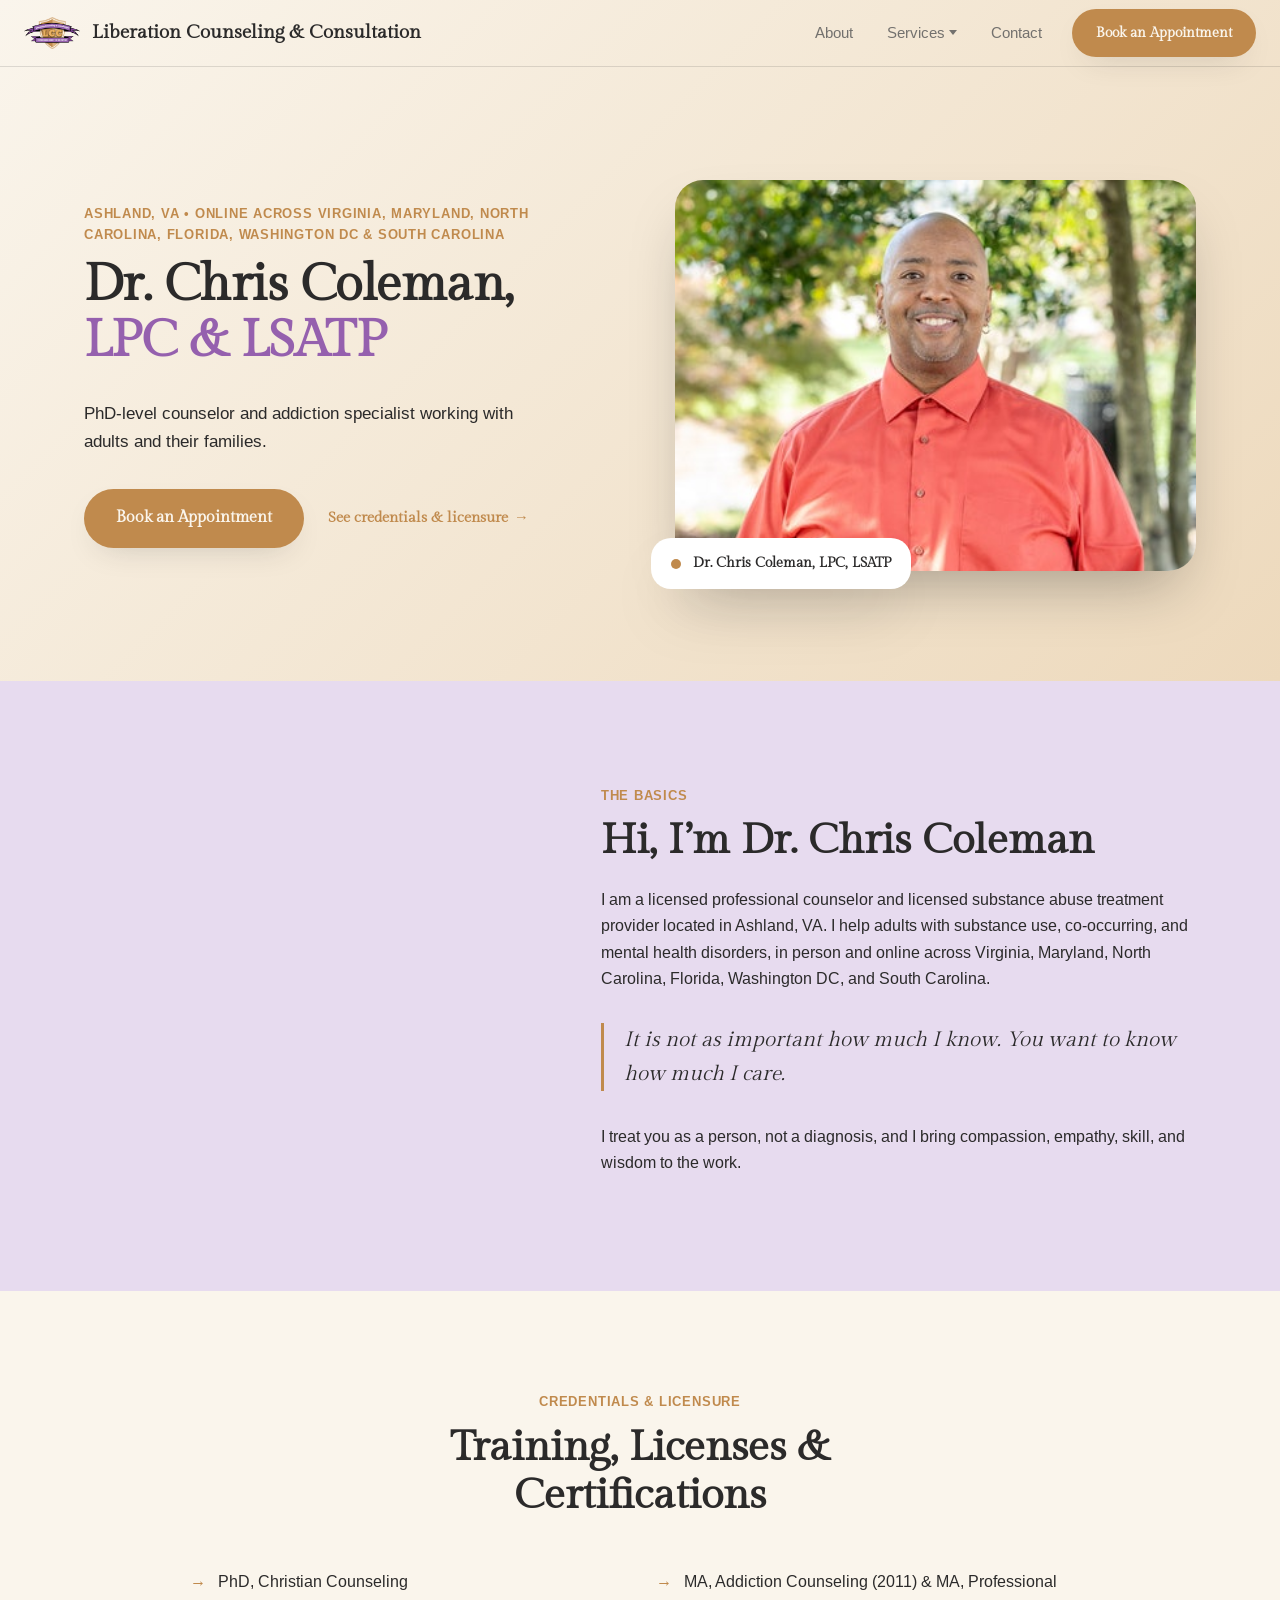
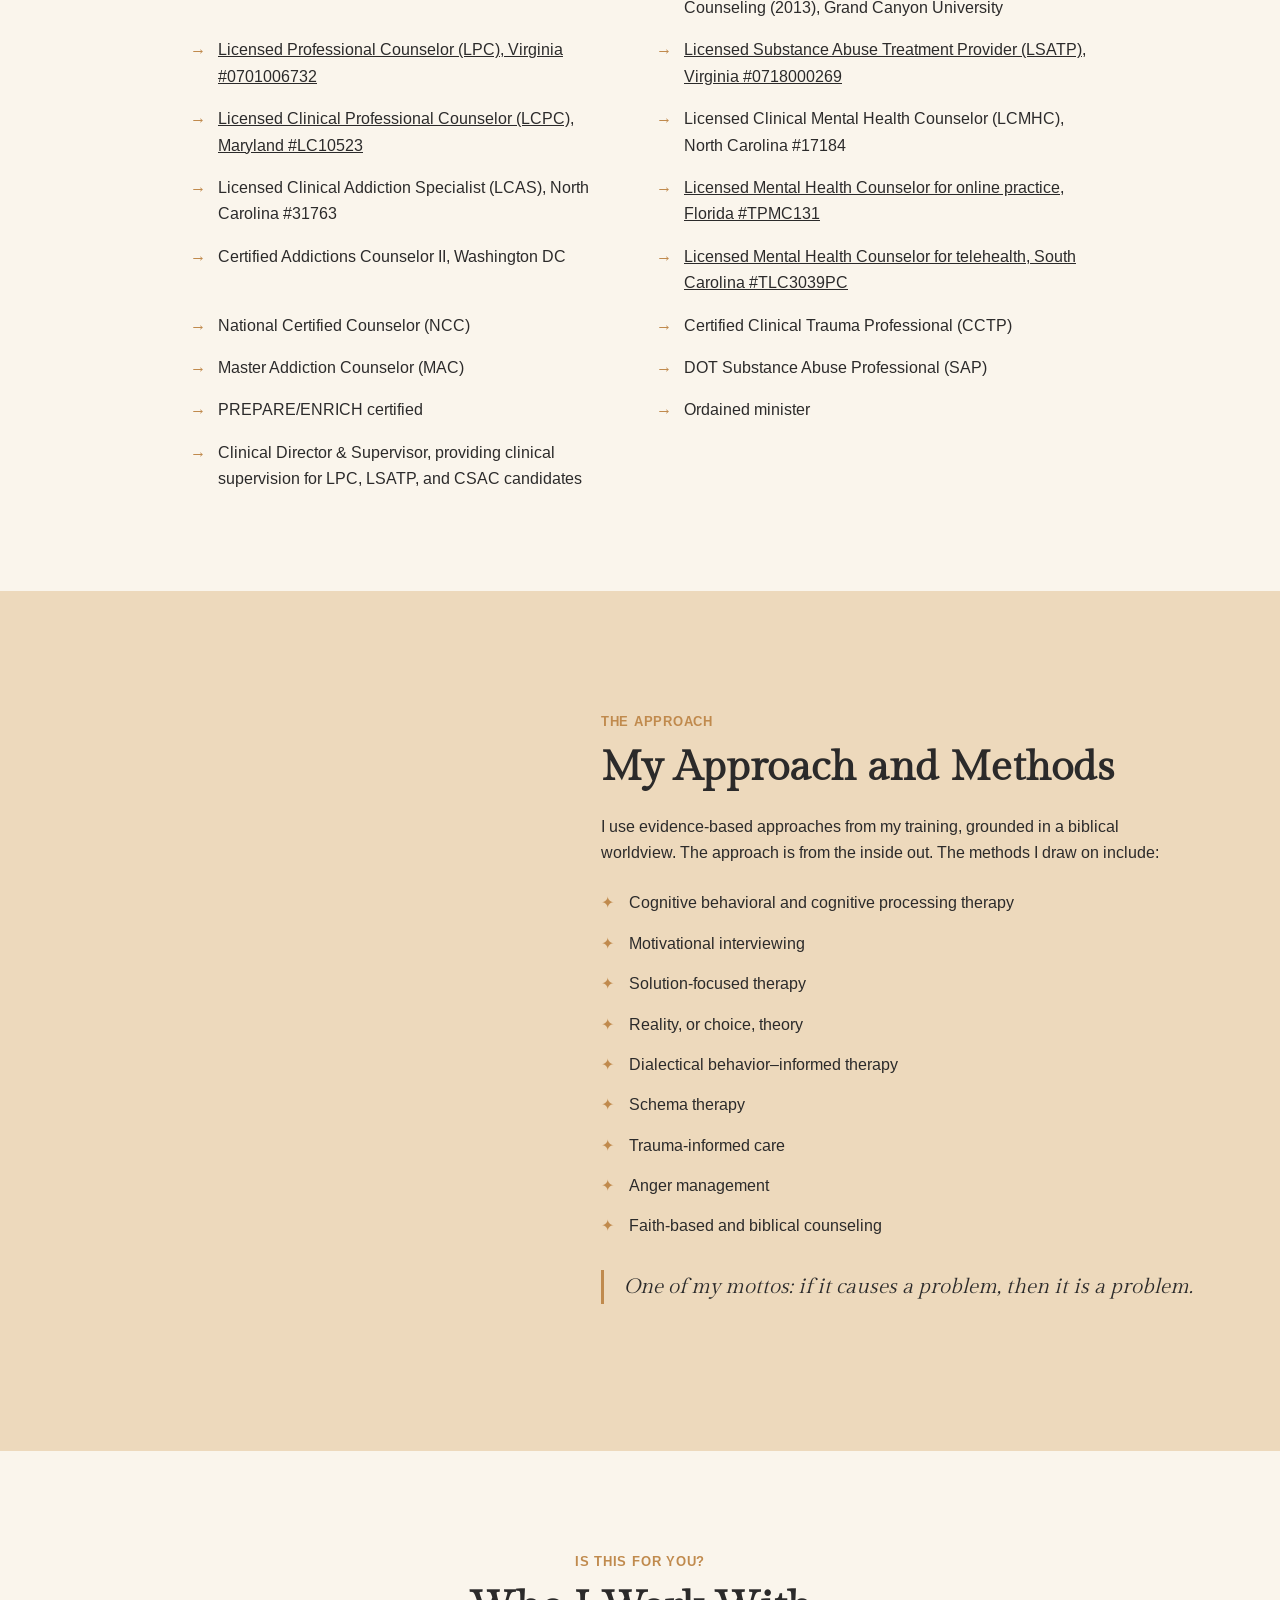
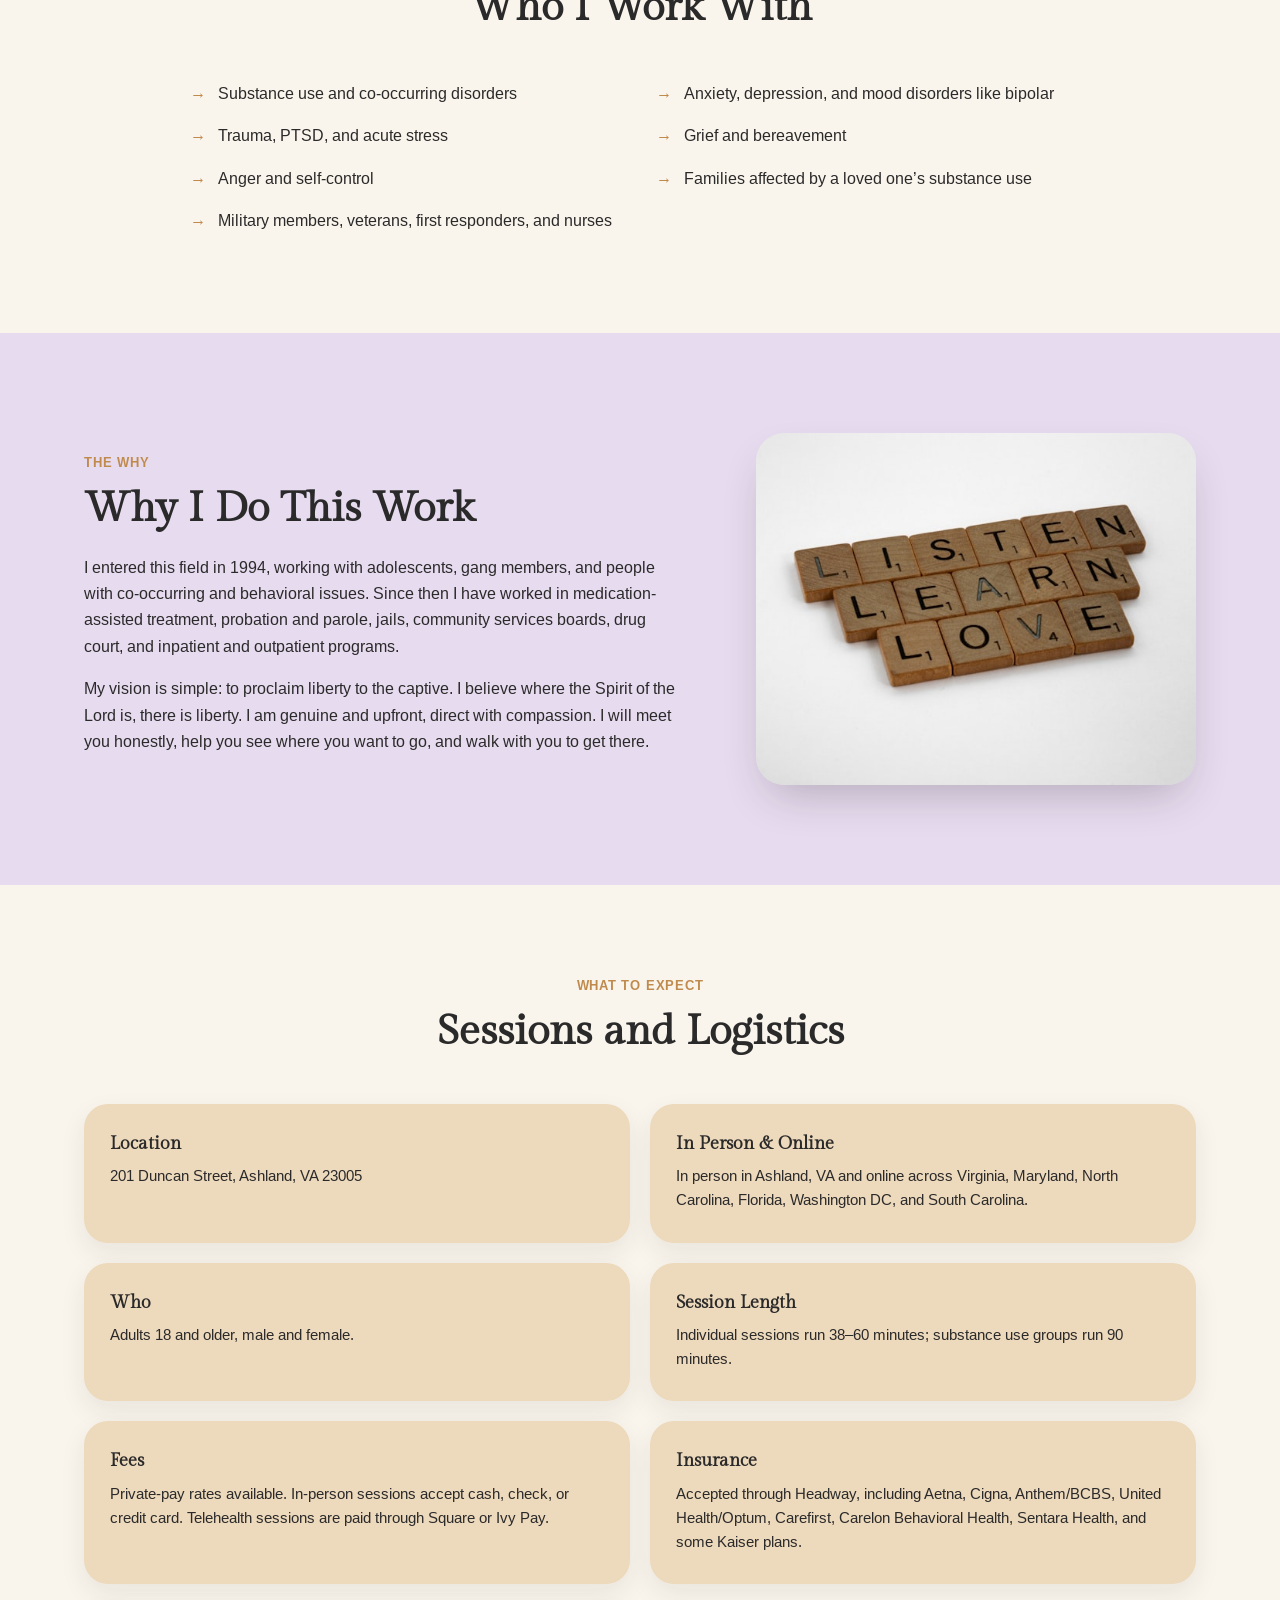
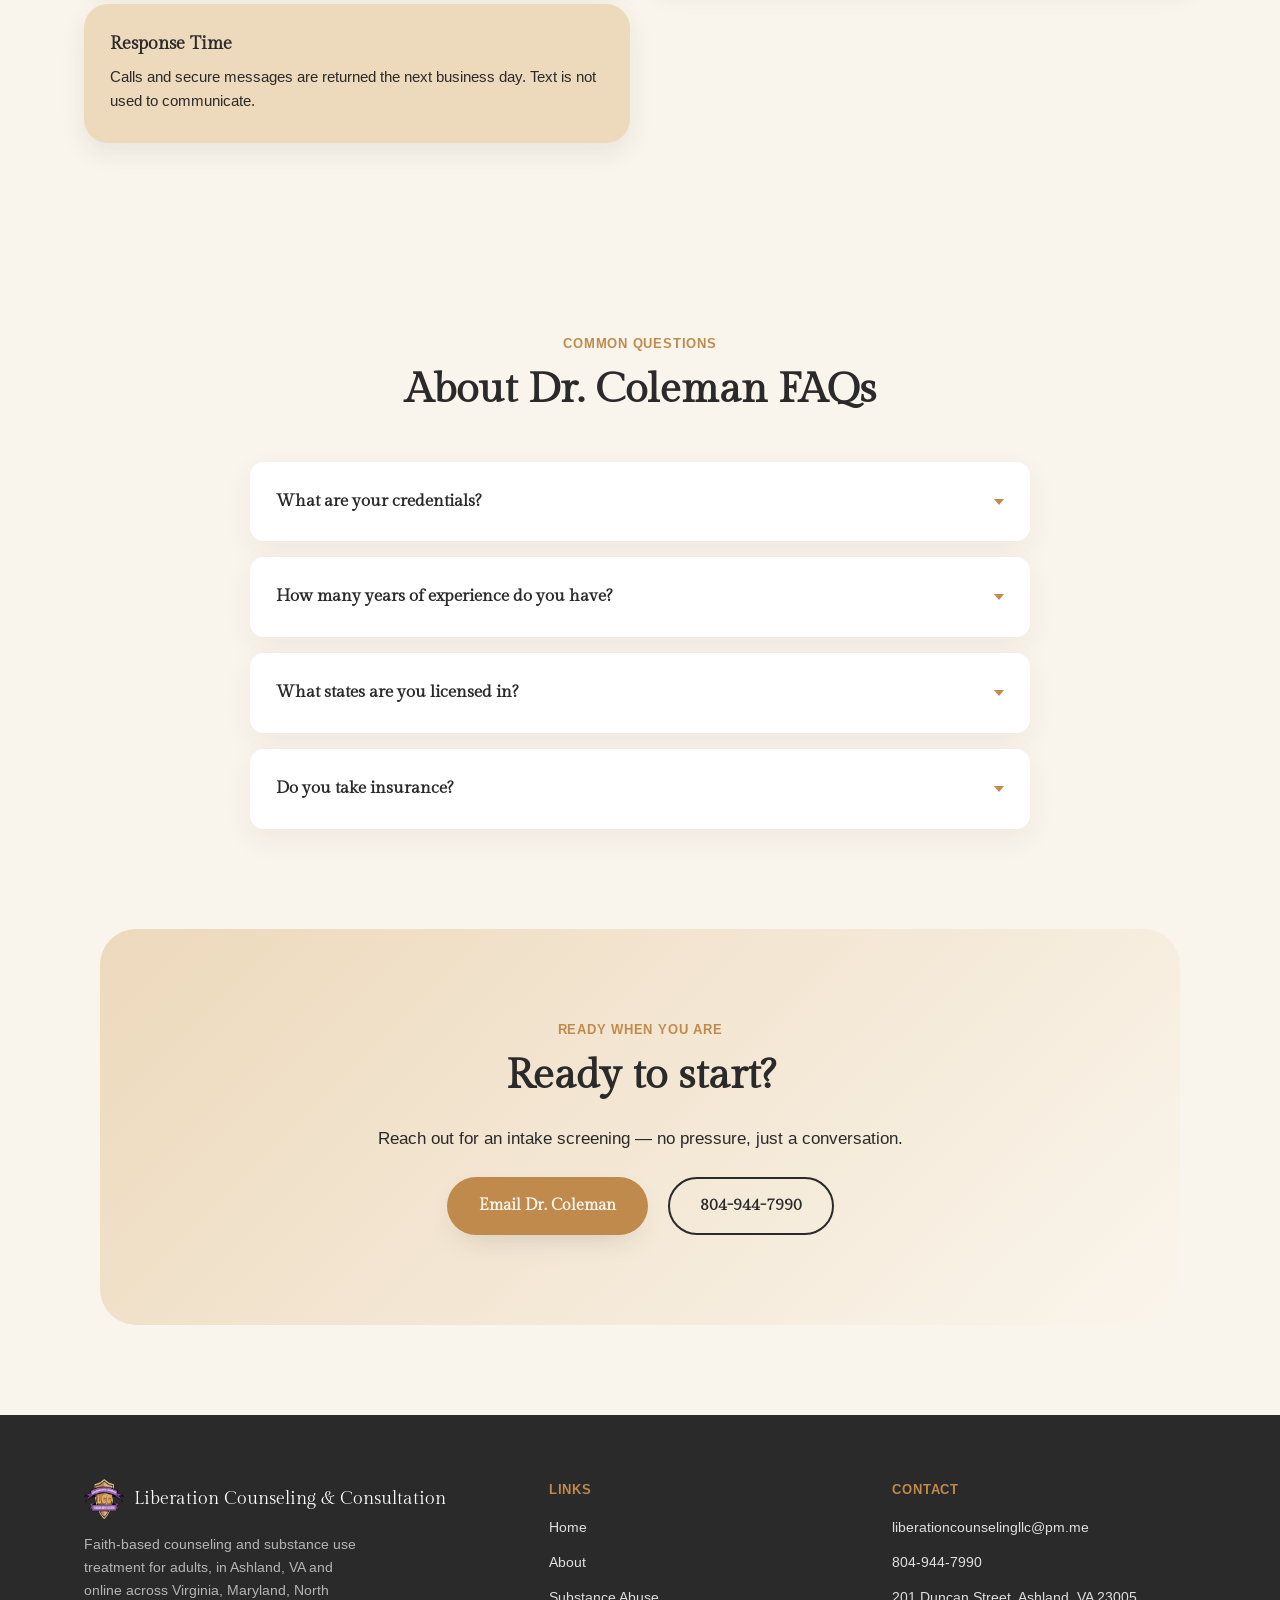
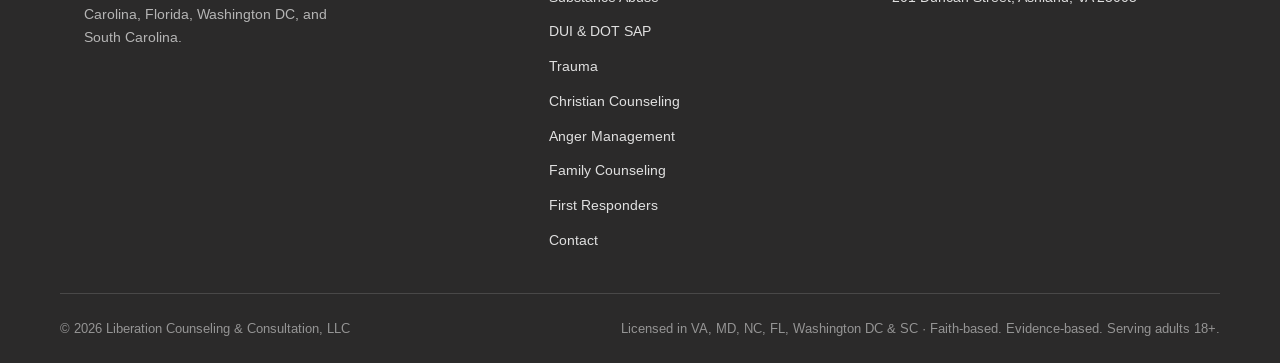
==== commit 669ae843: "Add South Carolina license number to credentials list Co-Authored-By: Claude Sonnet 5 <noreply@anthr" ====
--- a/about.html
+++ b/about.html
@@ -113,7 +113,7 @@
         <li>Licensed Clinical Addiction Specialist (LCAS), North Carolina #31763</li>
         <li><a href="https://mqa-internet.doh.state.fl.us/MQASearchServices/Telehealth/LicenseVerification?LicInd=144&amp;ProCde=9646" target="_blank" rel="noopener noreferrer">Licensed Mental Health Counselor for online practice, Florida #TPMC131</a></li>
         <li>Certified Addictions Counselor II, Washington DC</li>
-        <li><a href="https://llr.sc.gov/TeleHealth/Counselor.html" target="_blank" rel="noopener noreferrer">Licensed Mental Health Counselor for telehealth, South Carolina</a></li>
+        <li><a href="https://llr.sc.gov/TeleHealth/Counselor.html" target="_blank" rel="noopener noreferrer">Licensed Mental Health Counselor for telehealth, South Carolina #TLC3039PC</a></li>
         <li>National Certified Counselor (NCC)</li>
         <li>Certified Clinical Trauma Professional (CCTP)</li>
         <li>Master Addiction Counselor (MAC)</li>
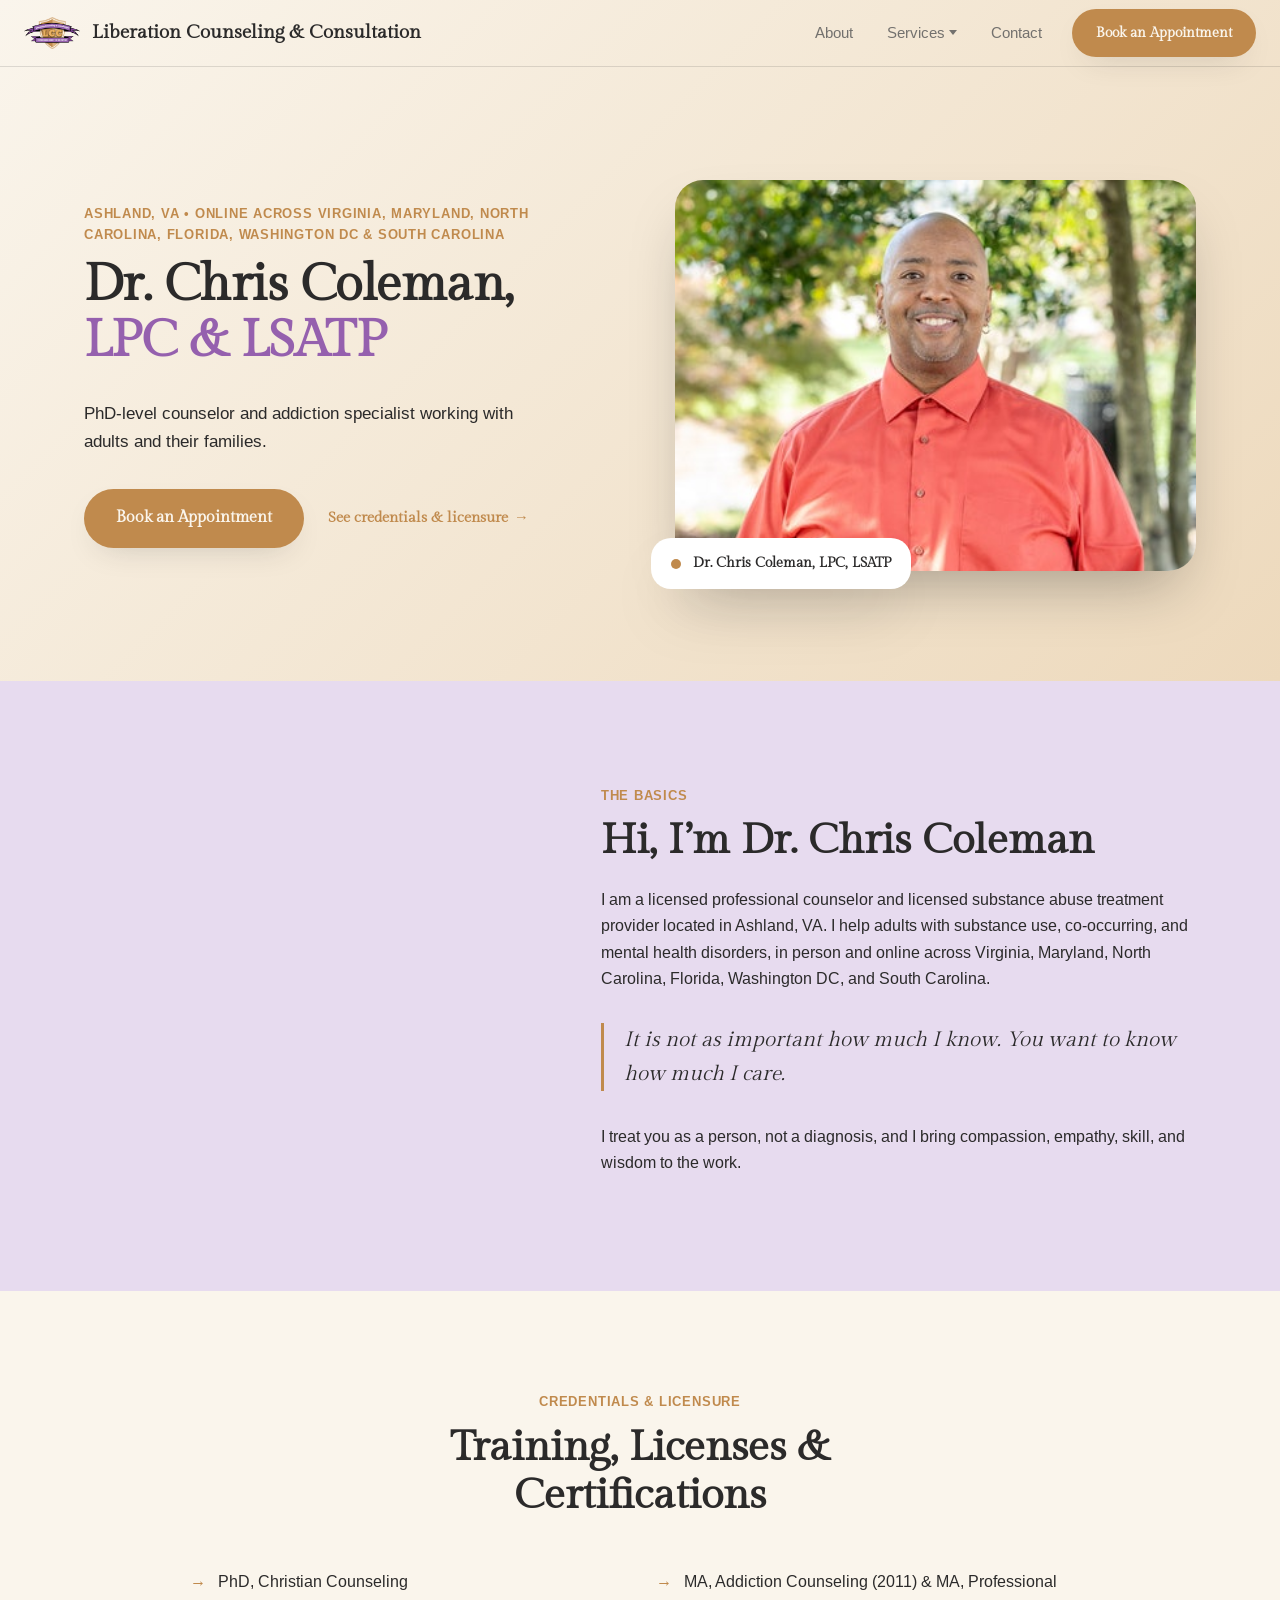
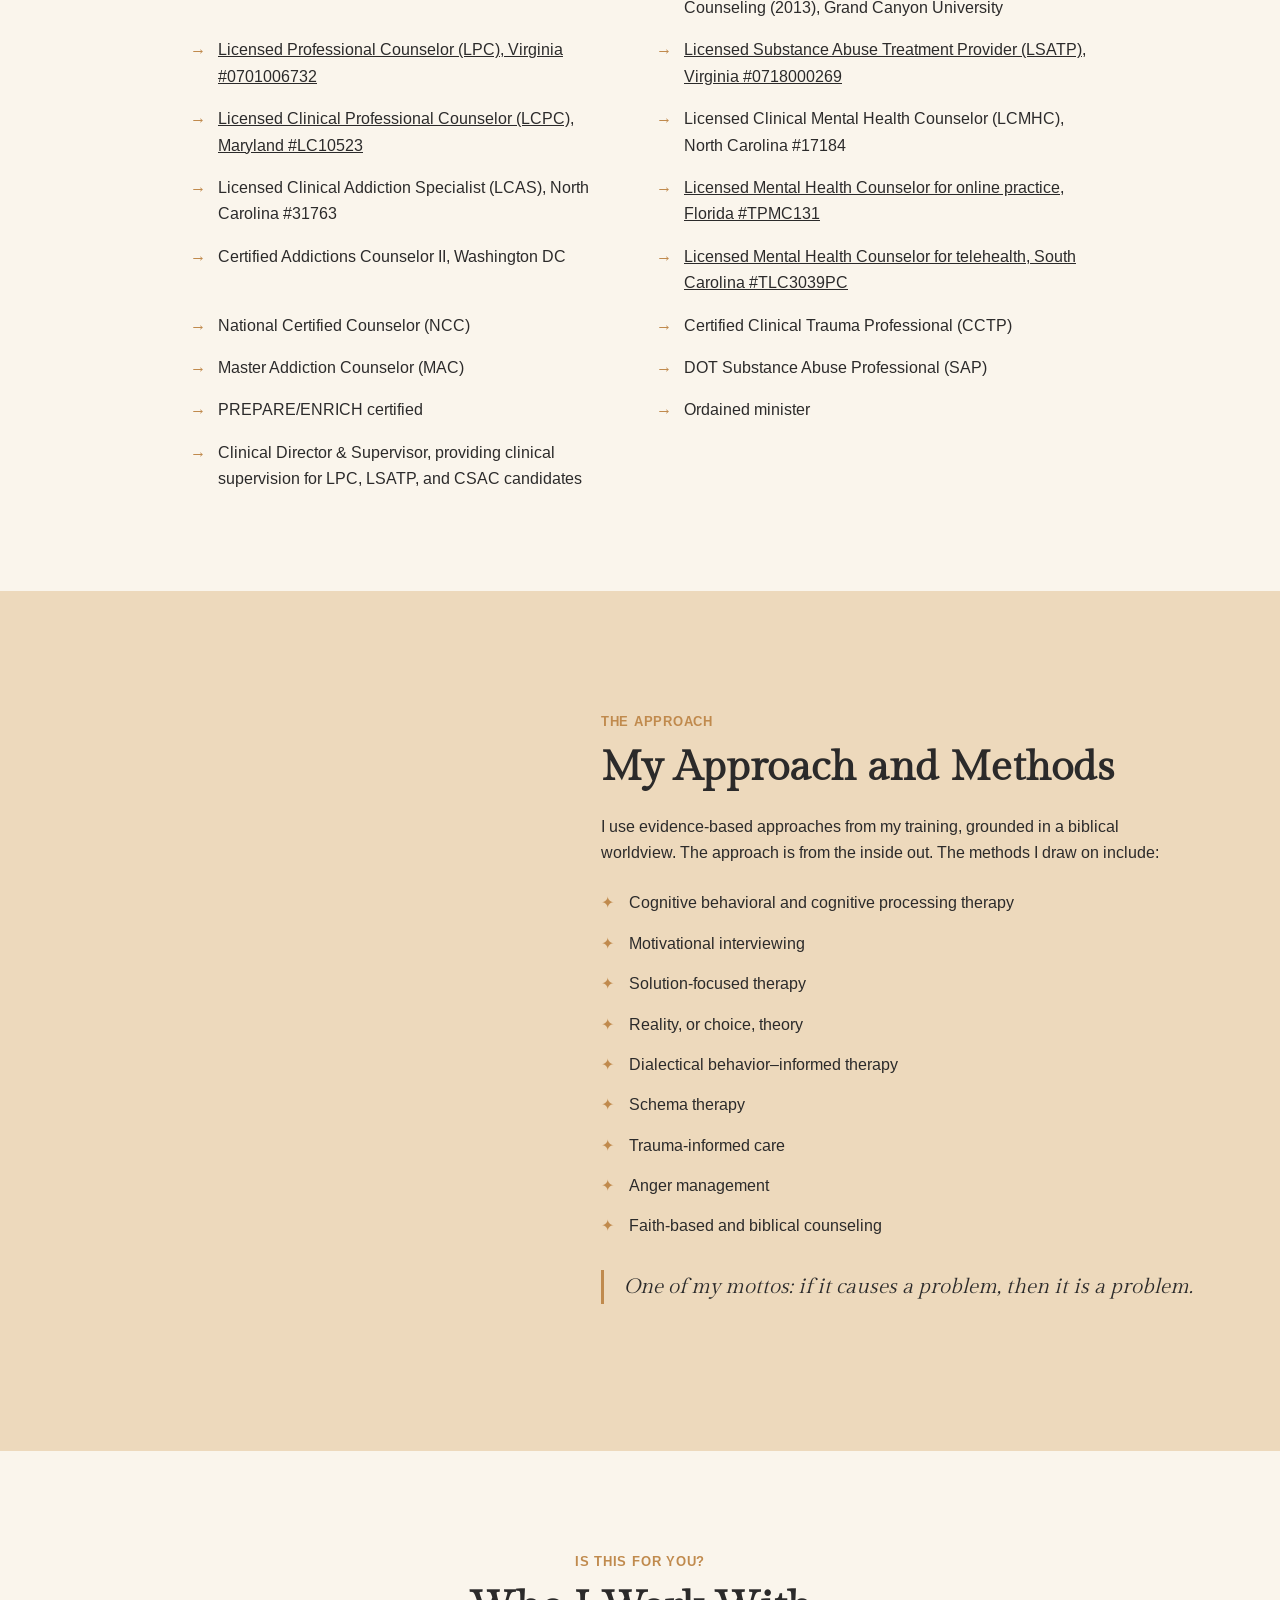
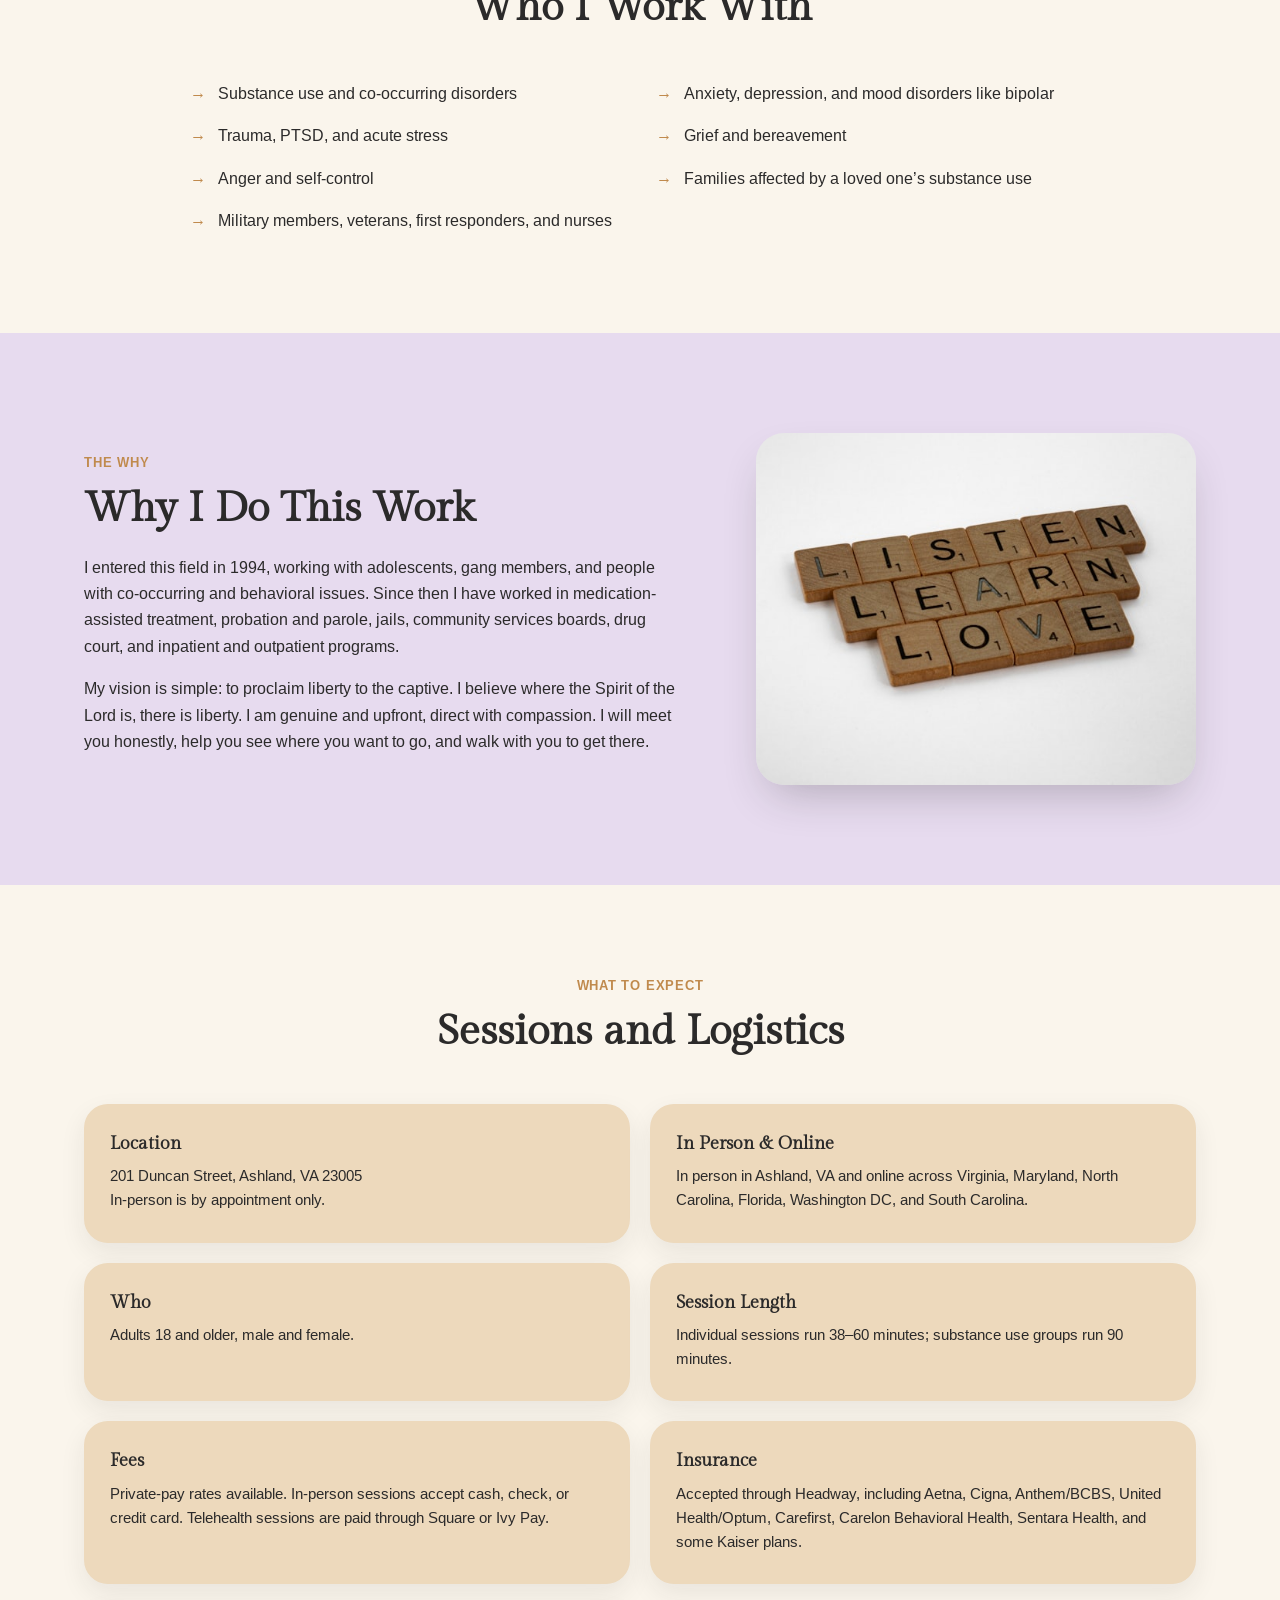
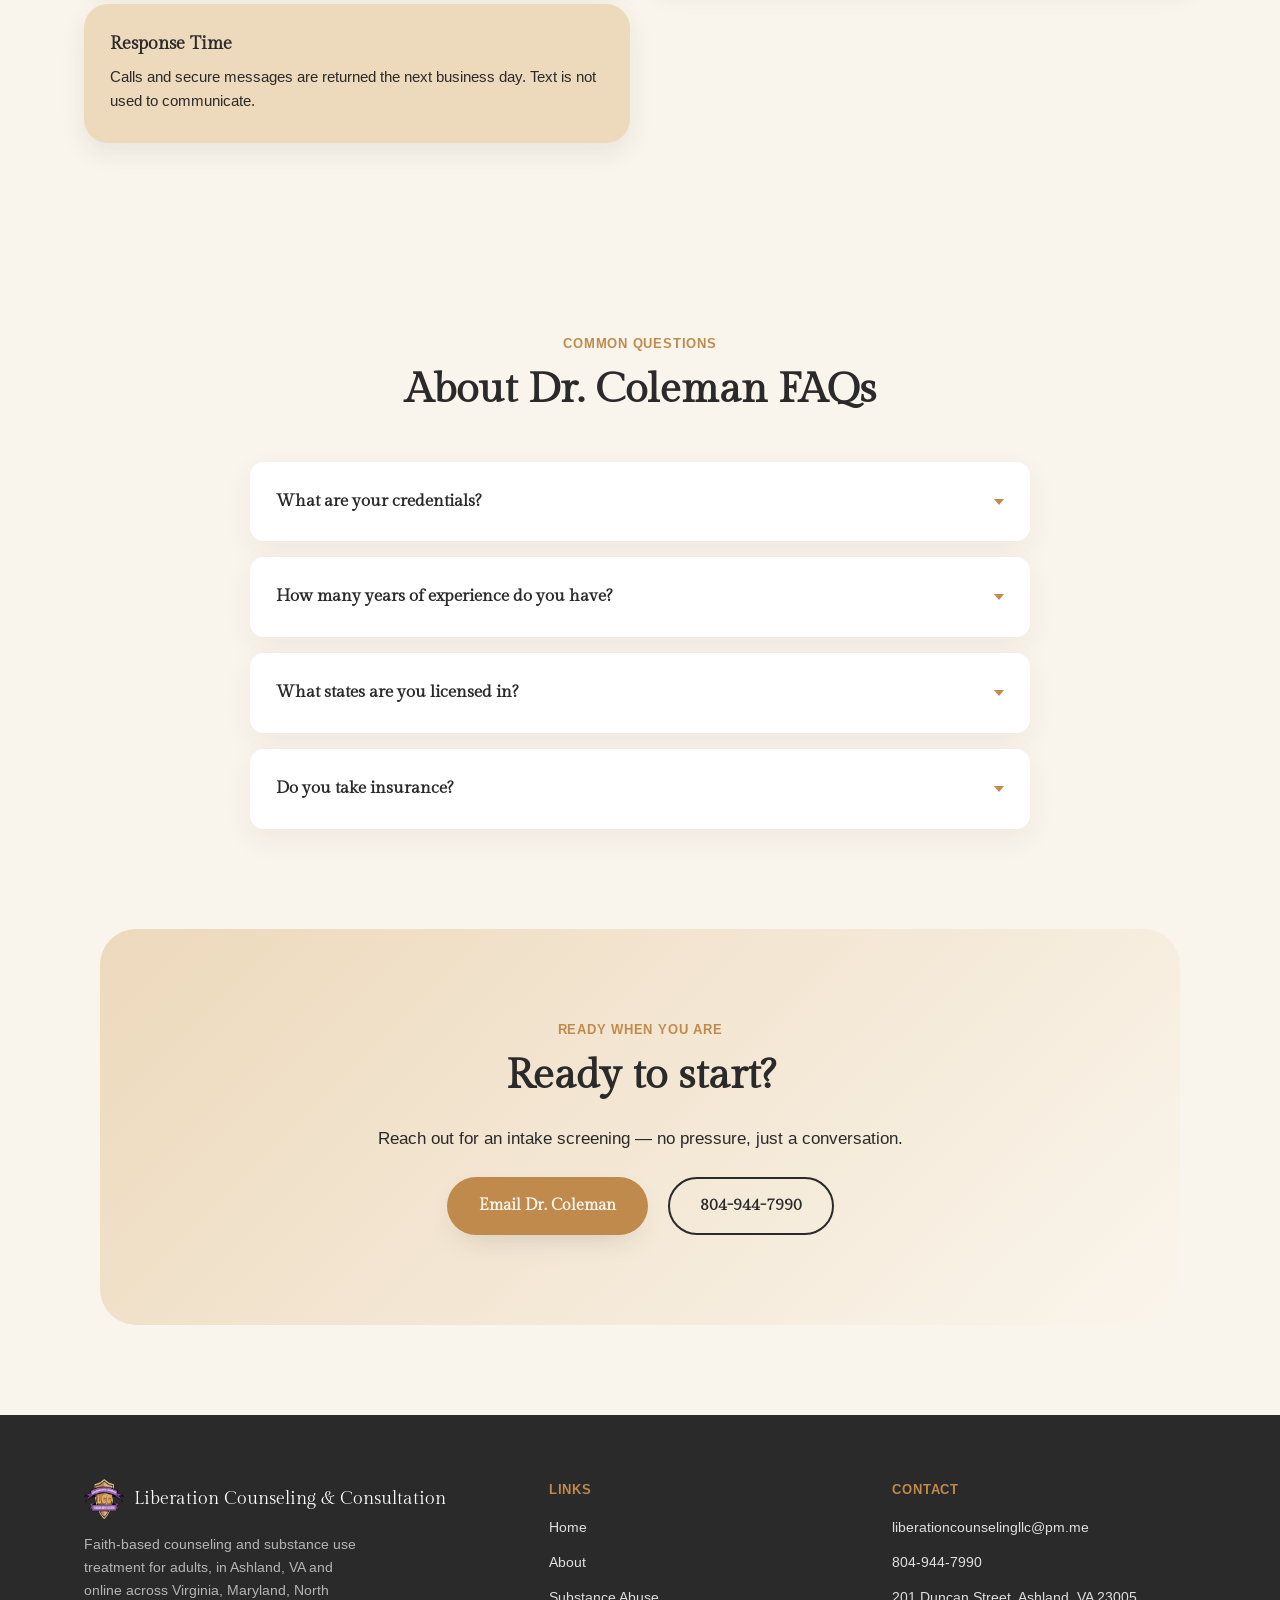
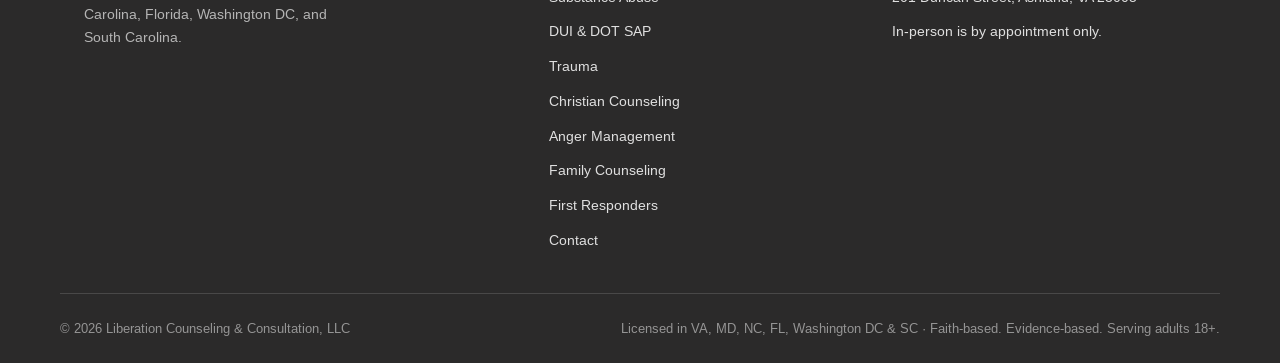
==== commit 6857f60e: "Add "In-person is by appointment only" next to every address listing Co-Authored-By: Claude Sonnet 5" ====
--- a/about.html
+++ b/about.html
@@ -1,6 +1,15 @@
 <!doctype html>
 <html lang="en">
 <head>
+<!-- Google tag (gtag.js) -->
+<script async src="https://www.googletagmanager.com/gtag/js?id=G-52EL54VQRT"></script>
+<script>
+  window.dataLayer = window.dataLayer || [];
+  function gtag(){dataLayer.push(arguments);}
+  gtag('js', new Date());
+
+  gtag('config', 'G-52EL54VQRT');
+</script>
 <meta charset="UTF-8" />
 <meta name="viewport" content="width=device-width, initial-scale=1.0" />
 <title>About Dr. Chris Coleman, LPC &amp; LSATP | Liberation Counseling &amp; Consultation</title>
@@ -34,7 +43,7 @@
       <nav class="primary-nav" id="primaryNav">
         <a href="about.html">About</a>
         <div class="nav-dropdown">
-          <a href="index.html#services">Services <span class="caret" aria-hidden="true"></span></a>
+          <a href="index.html#services" aria-expanded="false">Services <span class="caret" aria-hidden="true"></span></a>
           <div class="dropdown-menu">
             <a href="substance-abuse.html">Substance Abuse Counseling</a>
             <a href="dui-dot-sap.html">DUI &amp; DOT SAP</a>
@@ -70,7 +79,7 @@
           <a class="arrow-link" href="#credentials">See credentials &amp; licensure <span class="arrow">&rarr;</span></a>
         </div>
       </div>
-      <div class="hero-figure reveal reveal-from-right">
+      <div class="hero-figure">
         <div class="card">
           <img src="images/dr-chris-coleman2.jpeg" alt="Dr. Chris Coleman" width="400" height="400" style="object-position: top;" />
         </div>
@@ -192,6 +201,7 @@
         <article class="benefit-card">
           <h3>Location</h3>
           <p>201 Duncan Street, Ashland, VA 23005</p>
+          <p>In-person is by appointment only.</p>
         </article>
         <article class="benefit-card">
           <h3>In Person &amp; Online</h3>
@@ -303,6 +313,7 @@
         <a href="mailto:liberationcounselingllc@pm.me">liberationcounselingllc@pm.me</a>
         <a href="tel:+18049447990">804-944-7990</a>
         <p>201 Duncan Street, Ashland, VA 23005</p>
+        <p>In-person is by appointment only.</p>
       </div>
     </div>
   </div>
--- a/styles.css
+++ b/styles.css
@@ -215,6 +215,7 @@
   font-family: var(--font-display);
   font-weight: 600;
   font-size: 1.2rem;
+  line-height: 1.1;
   color: #2b2a2a;
 }
 
@@ -247,6 +248,7 @@
   transition: transform 0.2s ease;
 }
 .nav-dropdown:hover .caret, .nav-dropdown:focus-within .caret { transform: rotate(180deg); }
+.nav-dropdown.is-open .caret { transform: rotate(180deg); }
 .dropdown-menu {
   position: absolute;
   top: calc(100% + 10px);
@@ -1197,8 +1199,13 @@
 
 /* ---------- Responsive ---------- */
 @media (max-width: 900px) {
+  .reveal-from-right,
+  .reveal-from-left { opacity: 1; transform: none; }
+  .hero { padding: 90px 0 55px; }
   .hero-inner { grid-template-columns: 1fr; }
   .hero-figure { order: -1; max-width: 360px; margin: 0 auto; }
+  .about-media img { aspect-ratio: 5 / 4 !important; }
+  .about-grid--text-first .about-media { order: -1; }
   .benefit-grid { grid-template-columns: repeat(2, 1fr); }
   .about-grid { grid-template-columns: 1fr; }
   .about-media { max-width: 420px; margin: 0 auto; }
@@ -1232,9 +1239,12 @@
   .primary-nav a:not(.btn) { padding: 12px 0; border-radius: 0; }
   .primary-nav a:not(.btn):hover { background: none; }
   .primary-nav .btn { margin-top: 12px; margin-left: 0; align-self: flex-start; }
-  .nav-dropdown .caret { display: none; }
+  .nav-dropdown { width: 100%; }
   .dropdown-menu {
     position: static;
+    display: none;
+    flex-direction: column;
+    gap: 2px;
     opacity: 1;
     visibility: visible;
     transform: none;
@@ -1243,6 +1253,7 @@
     margin: 4px 0 8px;
     padding: 4px 10px;
   }
+  .nav-dropdown.is-open .dropdown-menu { display: flex; }
   .dropdown-menu a { padding: 10px 4px !important; }
   .benefit-grid { grid-template-columns: 1fr; }
   .specialty-grid { grid-template-columns: 1fr; }
@@ -1334,6 +1345,22 @@
 }
 .cta-form textarea { resize: vertical; min-height: 90px; font-family: var(--font-body); }
 .cta-form-note { font-size: 0.82rem; color: var(--ink-soft); margin: 2px 0 0; }
+.cta-form-error {
+  font-size: 0.9rem;
+  color: #9a3b3b;
+  background: rgba(154, 59, 59, 0.08);
+  border: 1px solid rgba(154, 59, 59, 0.25);
+  border-radius: 10px;
+  padding: 10px 14px;
+  margin: 0;
+}
+.cta-form-honeypot {
+  position: absolute;
+  left: -9999px;
+  width: 1px;
+  height: 1px;
+  overflow: hidden;
+}
 
 /* ---------- Quote band with check pills ---------- */
 .quote-band { padding: 100px 0; }
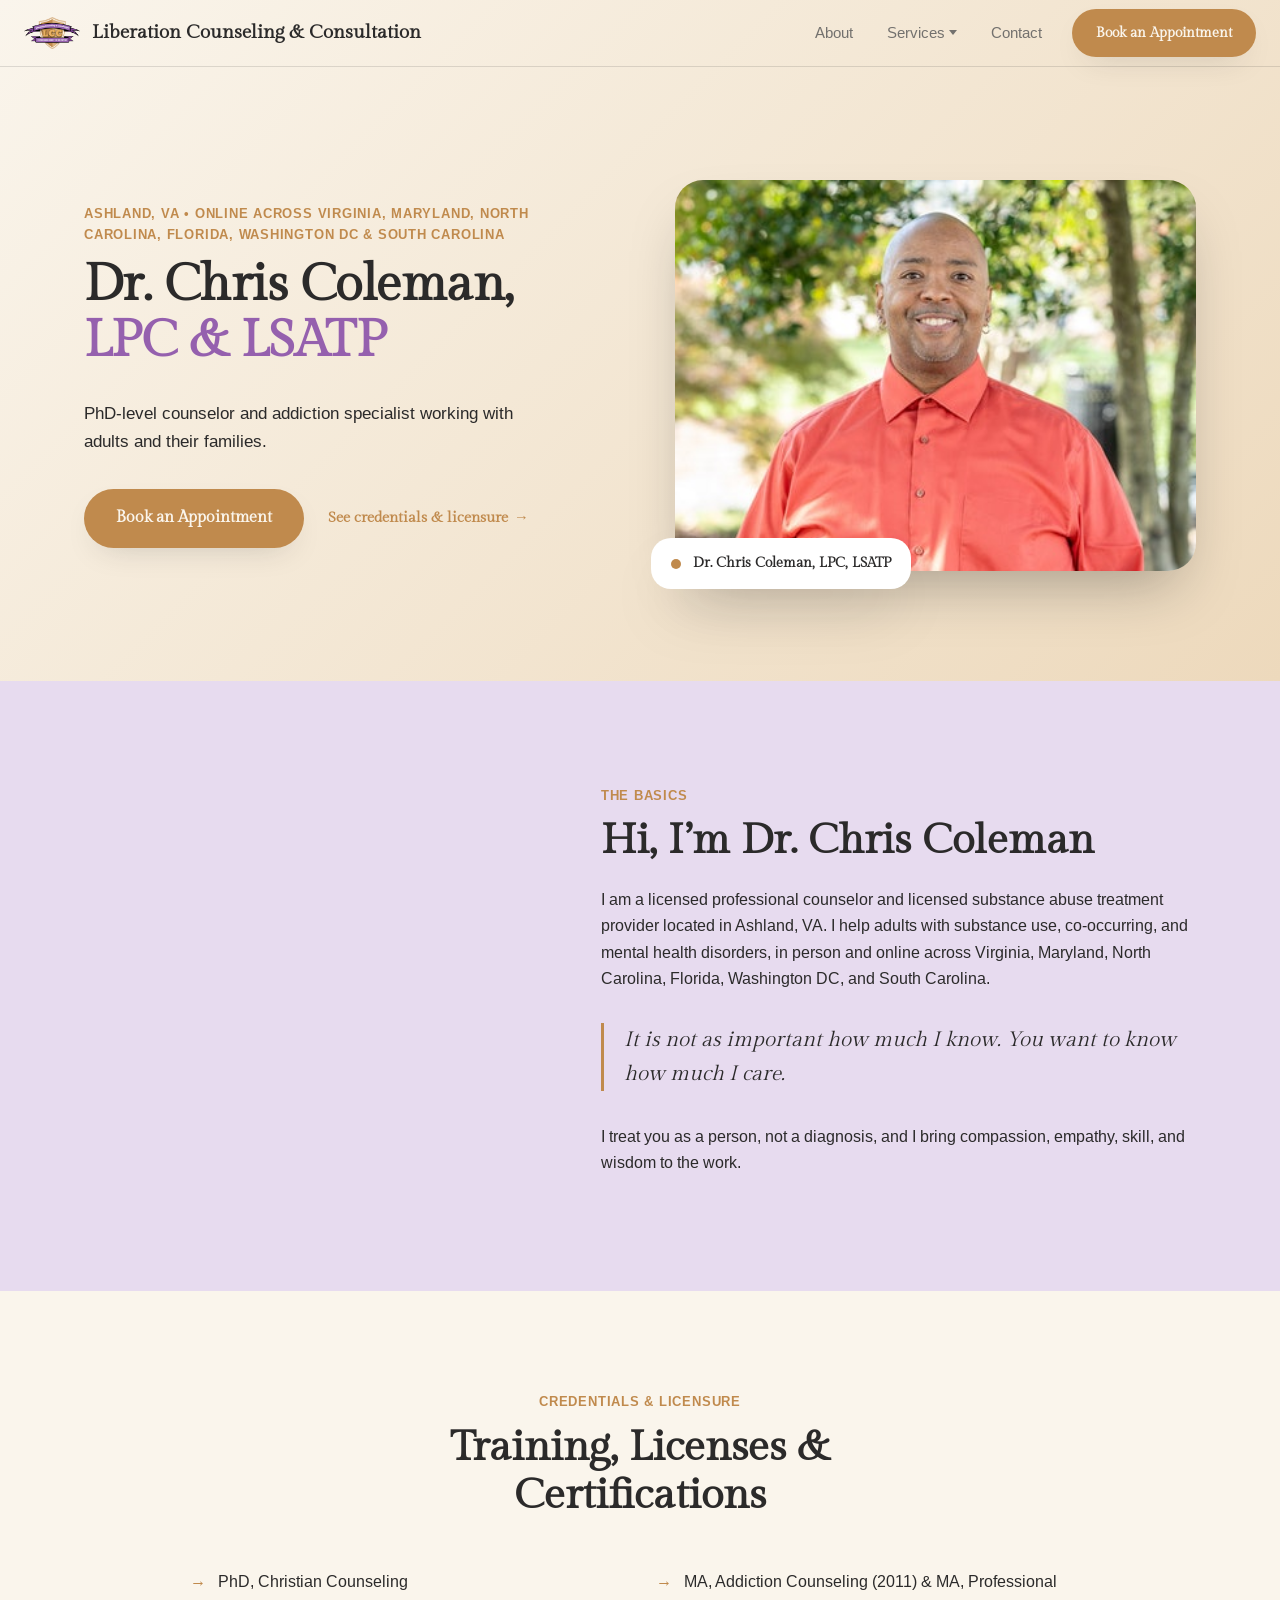
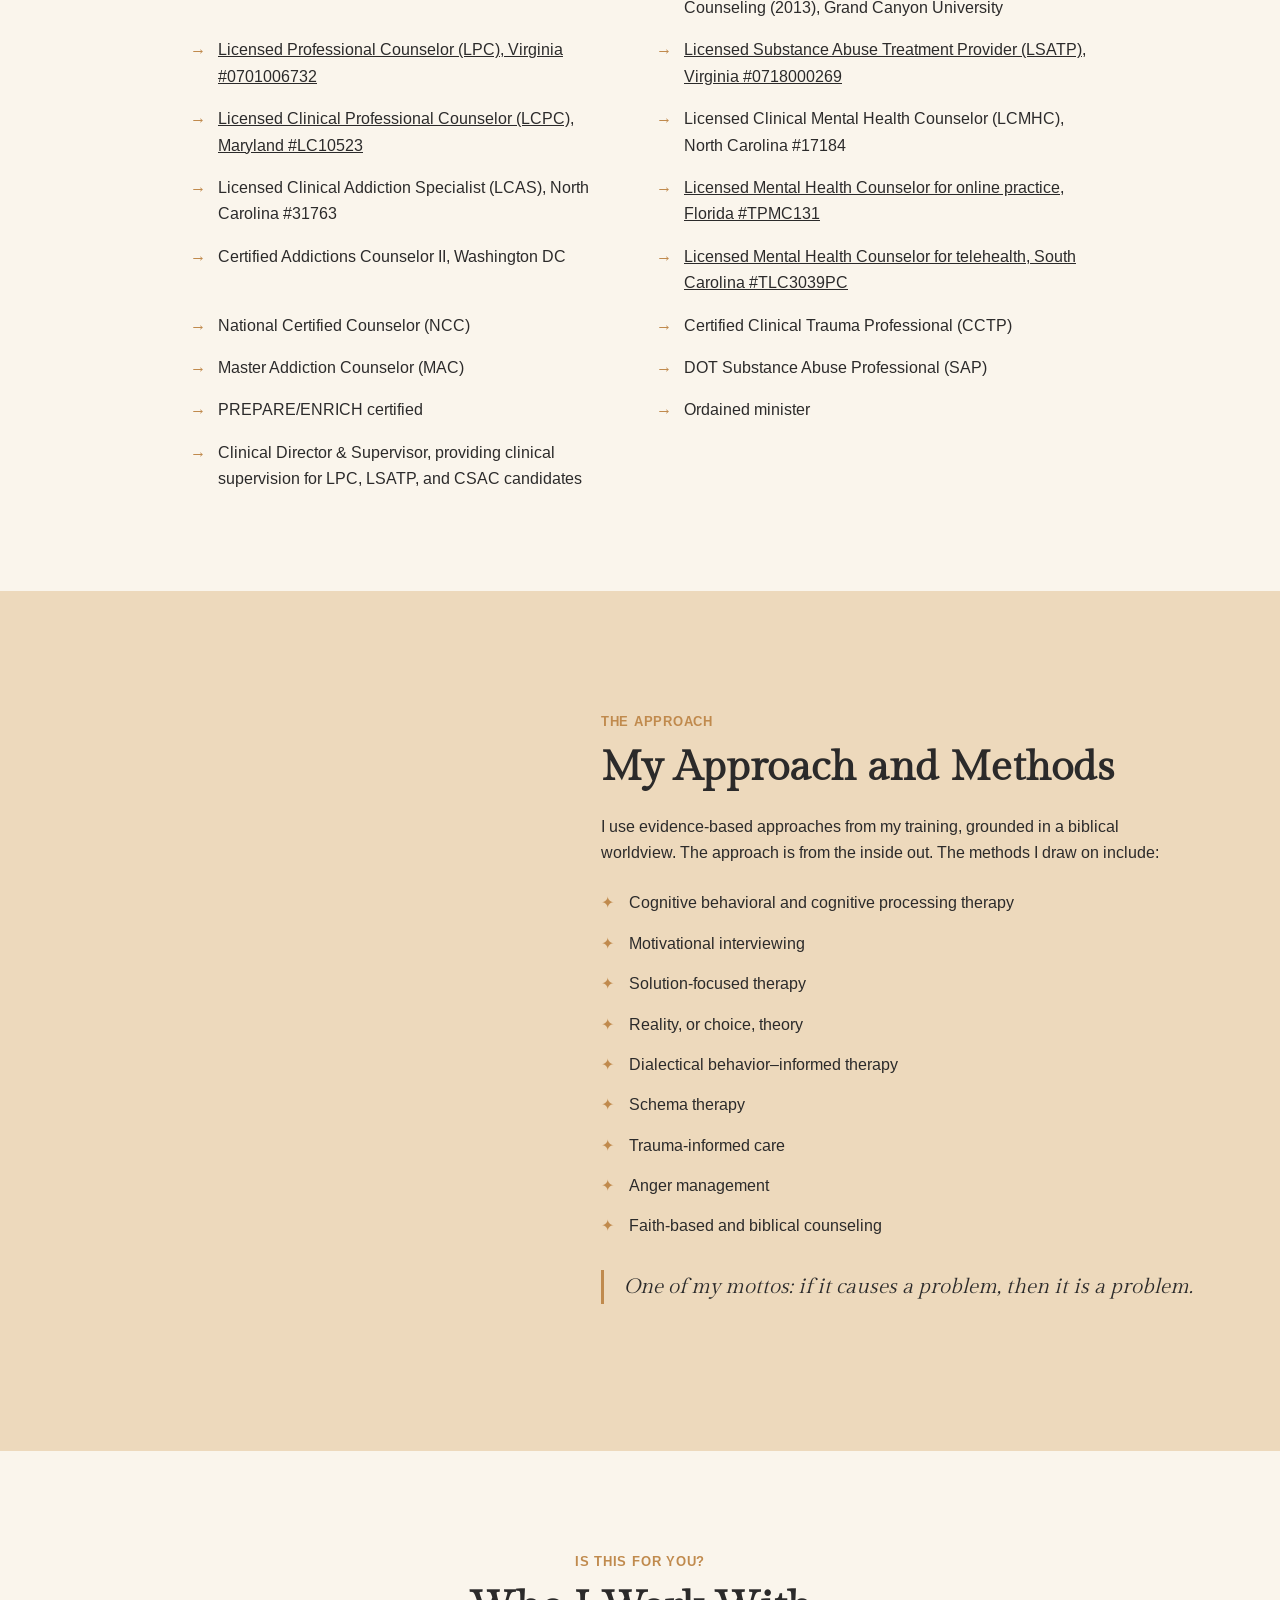
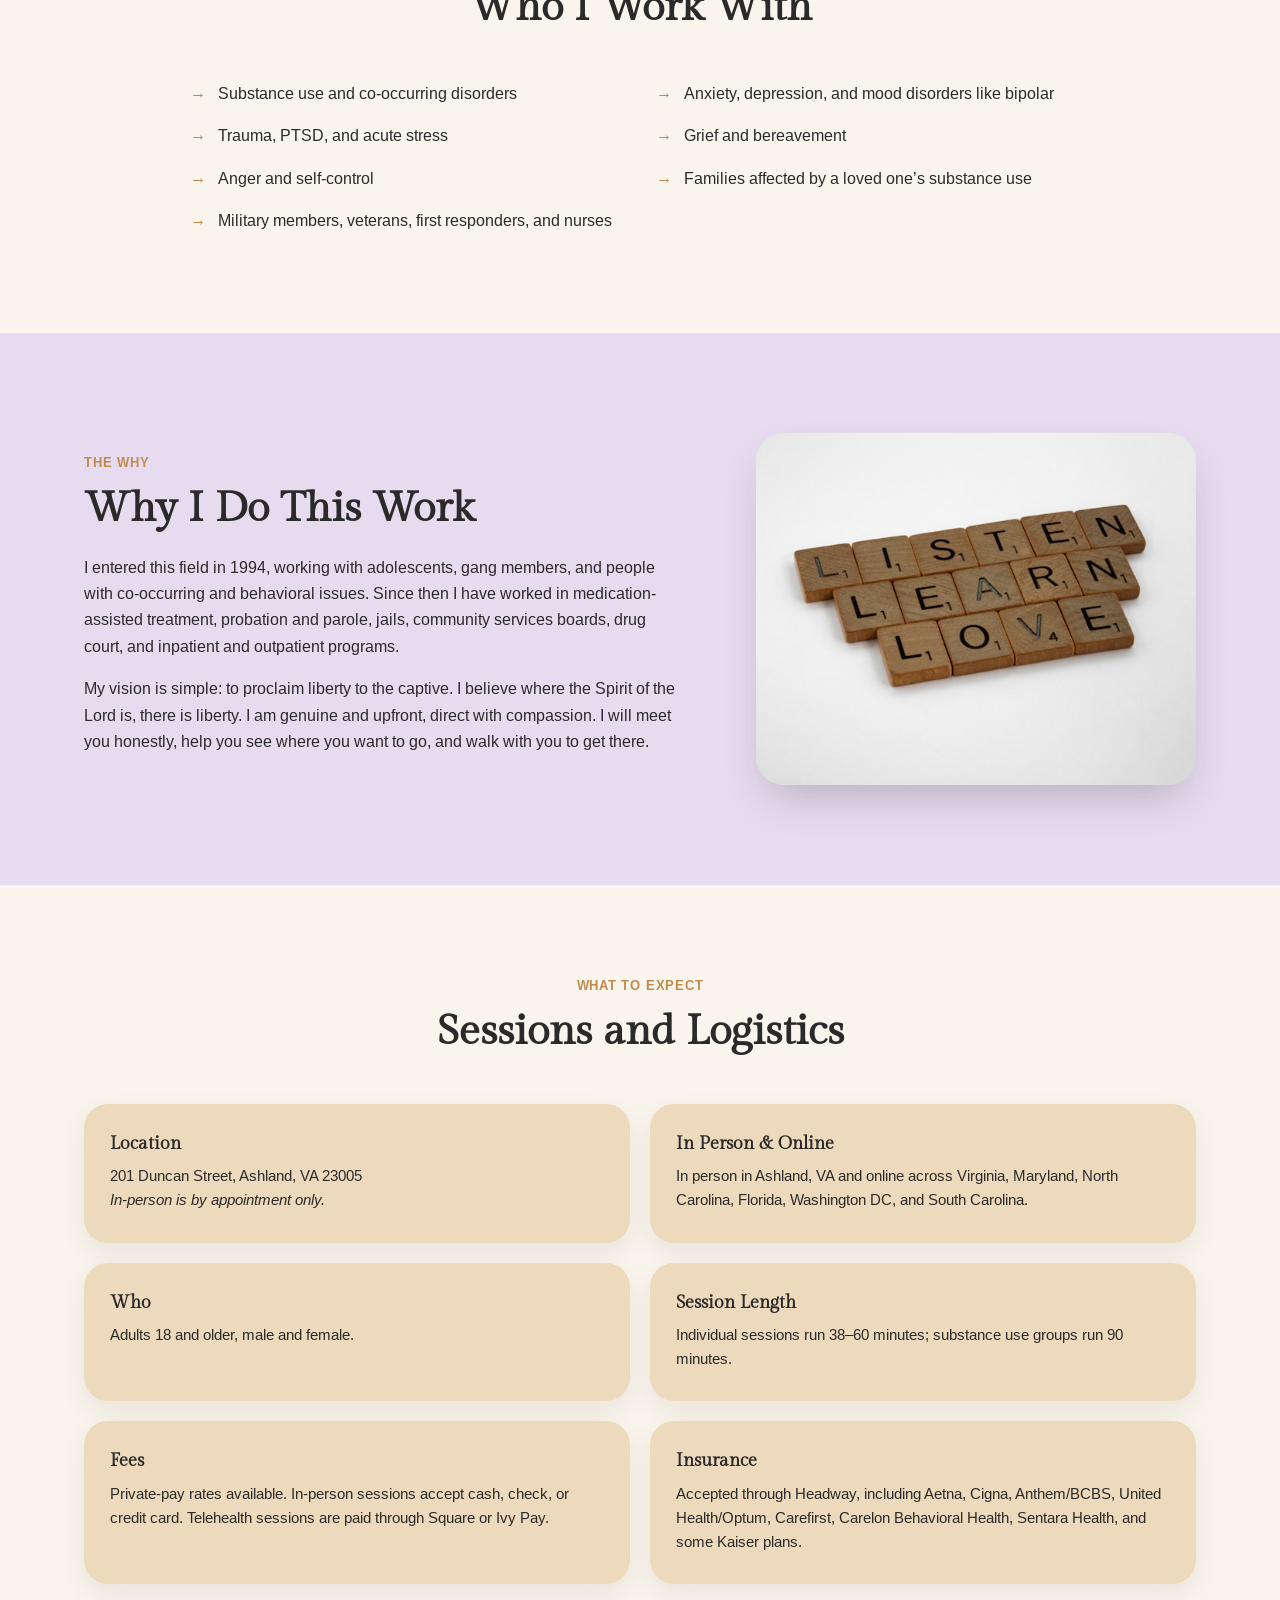
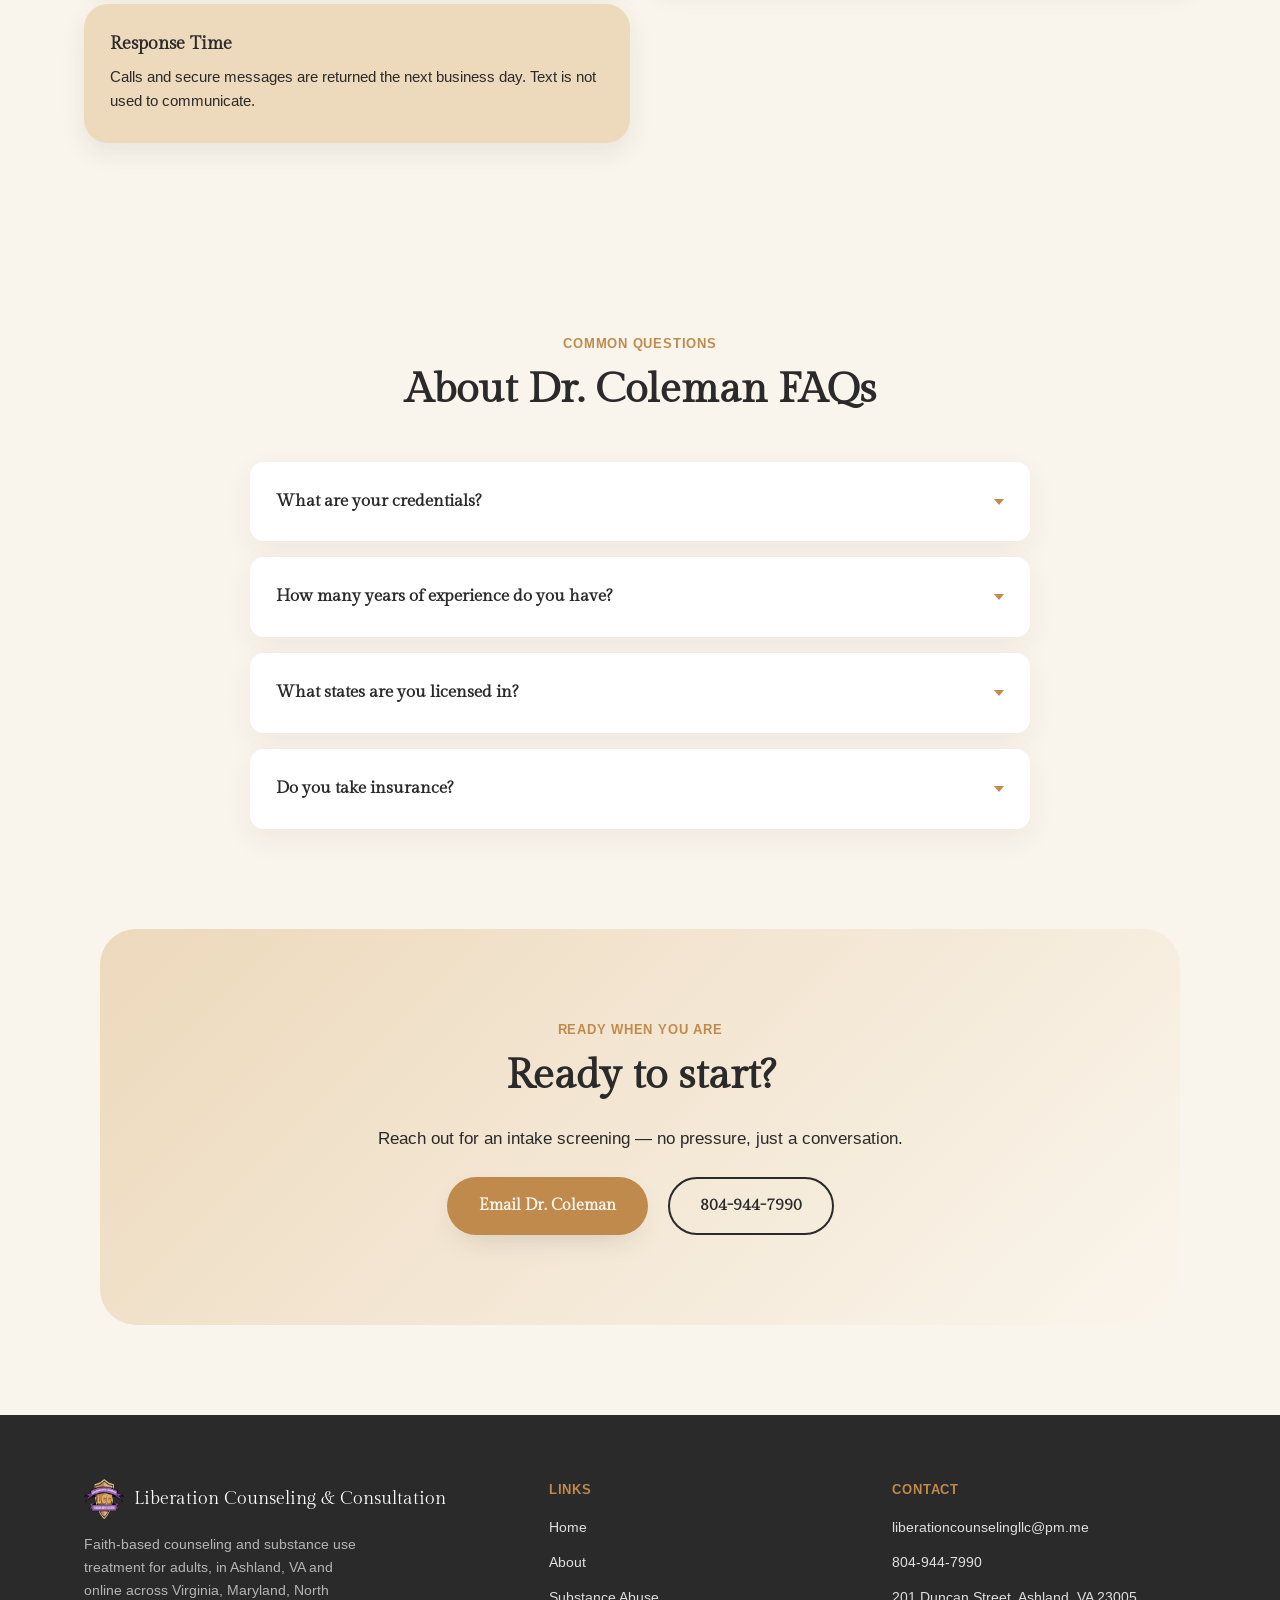
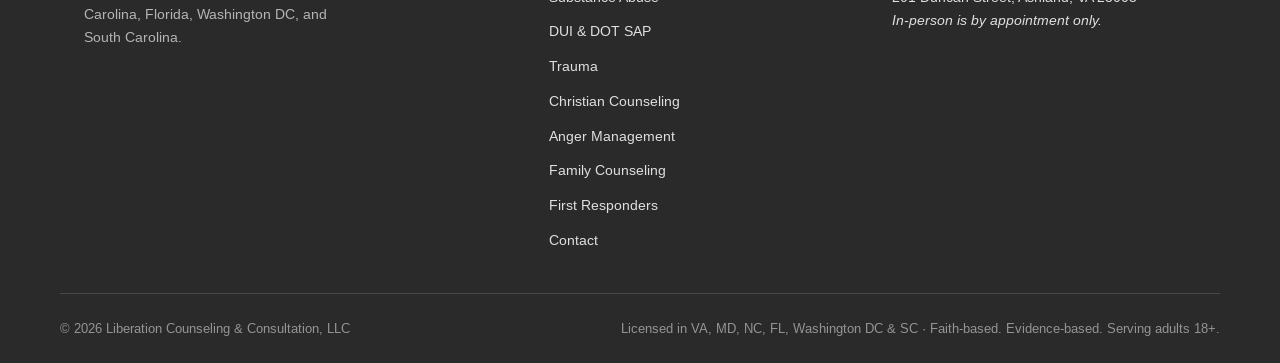
==== commit 9dad7e4c: "Italicize appointment-only note, remove gap from address line Merged into the same <p> as the addres" ====
--- a/about.html
+++ b/about.html
@@ -200,8 +200,7 @@
       <div class="benefit-grid benefit-grid-2">
         <article class="benefit-card">
           <h3>Location</h3>
-          <p>201 Duncan Street, Ashland, VA 23005</p>
-          <p>In-person is by appointment only.</p>
+          <p>201 Duncan Street, Ashland, VA 23005<br /><em>In-person is by appointment only.</em></p>
         </article>
         <article class="benefit-card">
           <h3>In Person &amp; Online</h3>
@@ -312,8 +311,7 @@
       <div class="footer-contact">
         <a href="mailto:liberationcounselingllc@pm.me">liberationcounselingllc@pm.me</a>
         <a href="tel:+18049447990">804-944-7990</a>
-        <p>201 Duncan Street, Ashland, VA 23005</p>
-        <p>In-person is by appointment only.</p>
+        <p>201 Duncan Street, Ashland, VA 23005<br /><em>In-person is by appointment only.</em></p>
       </div>
     </div>
   </div>
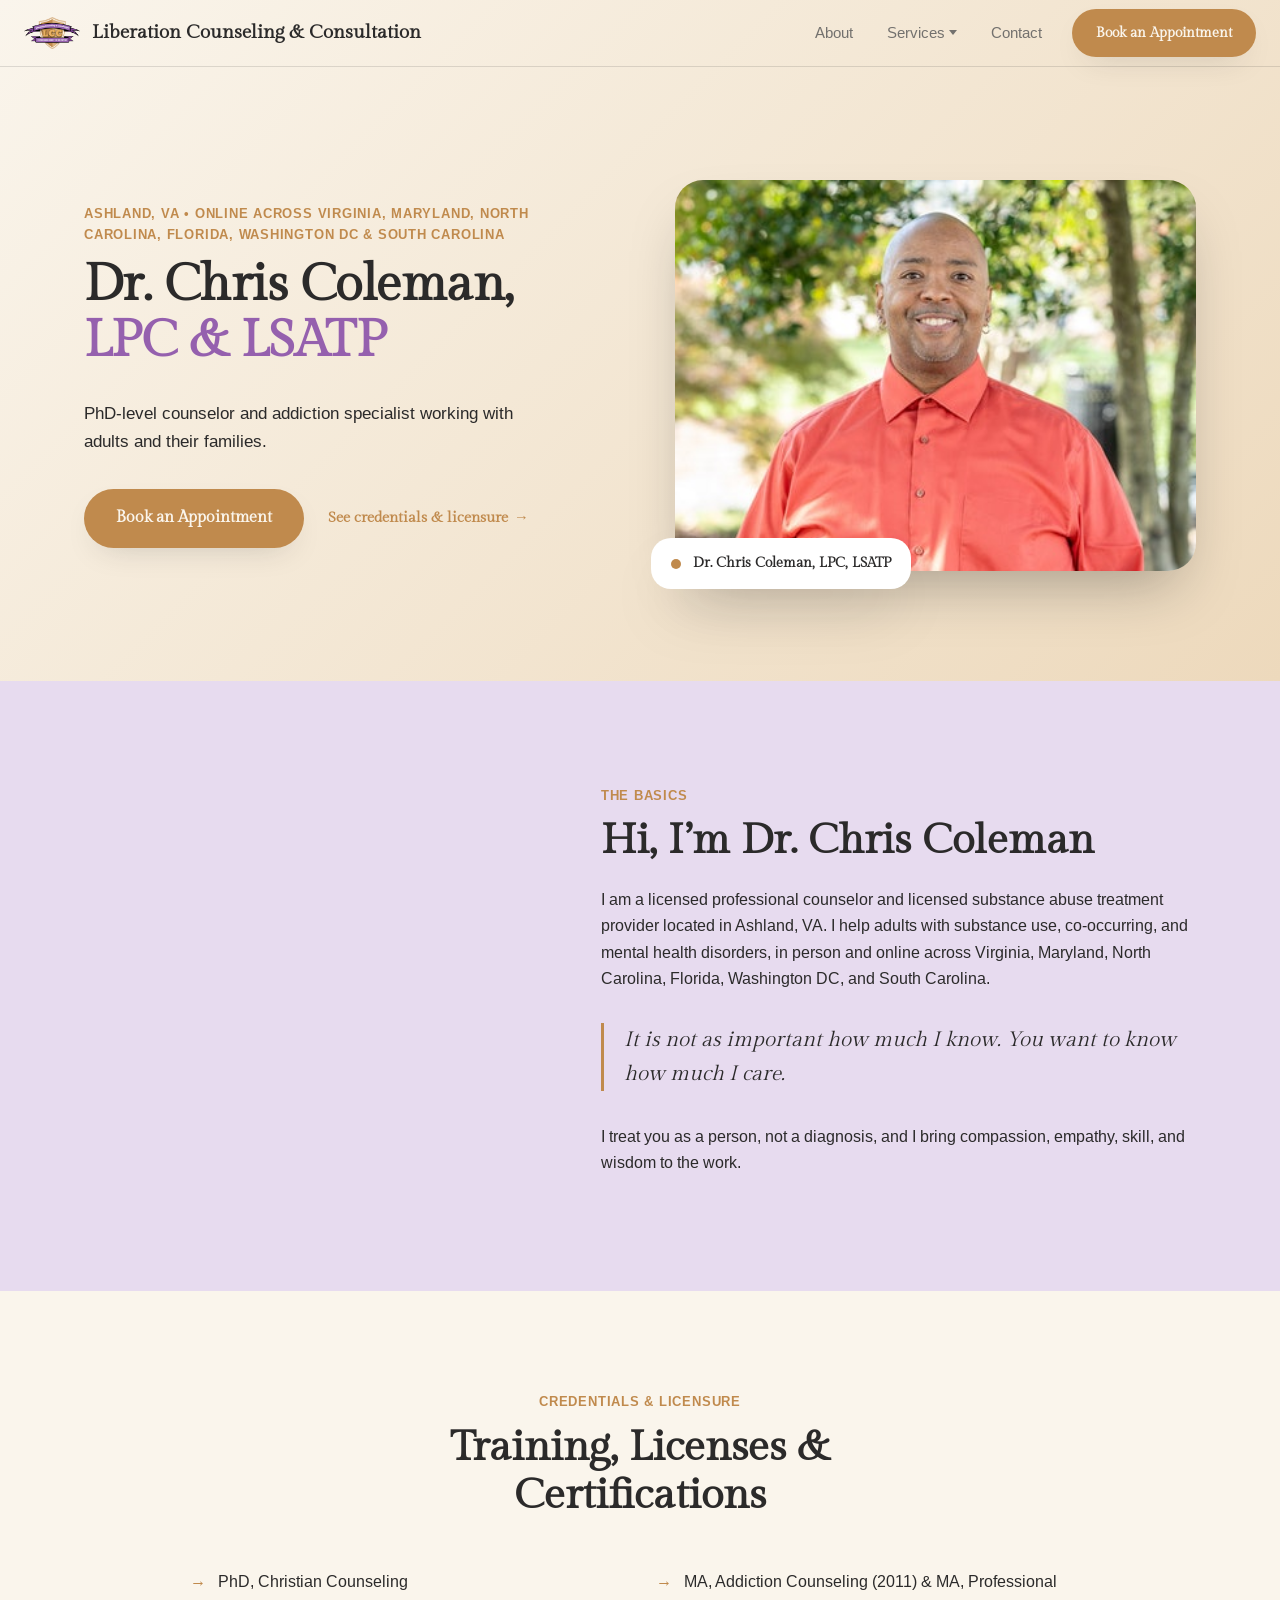
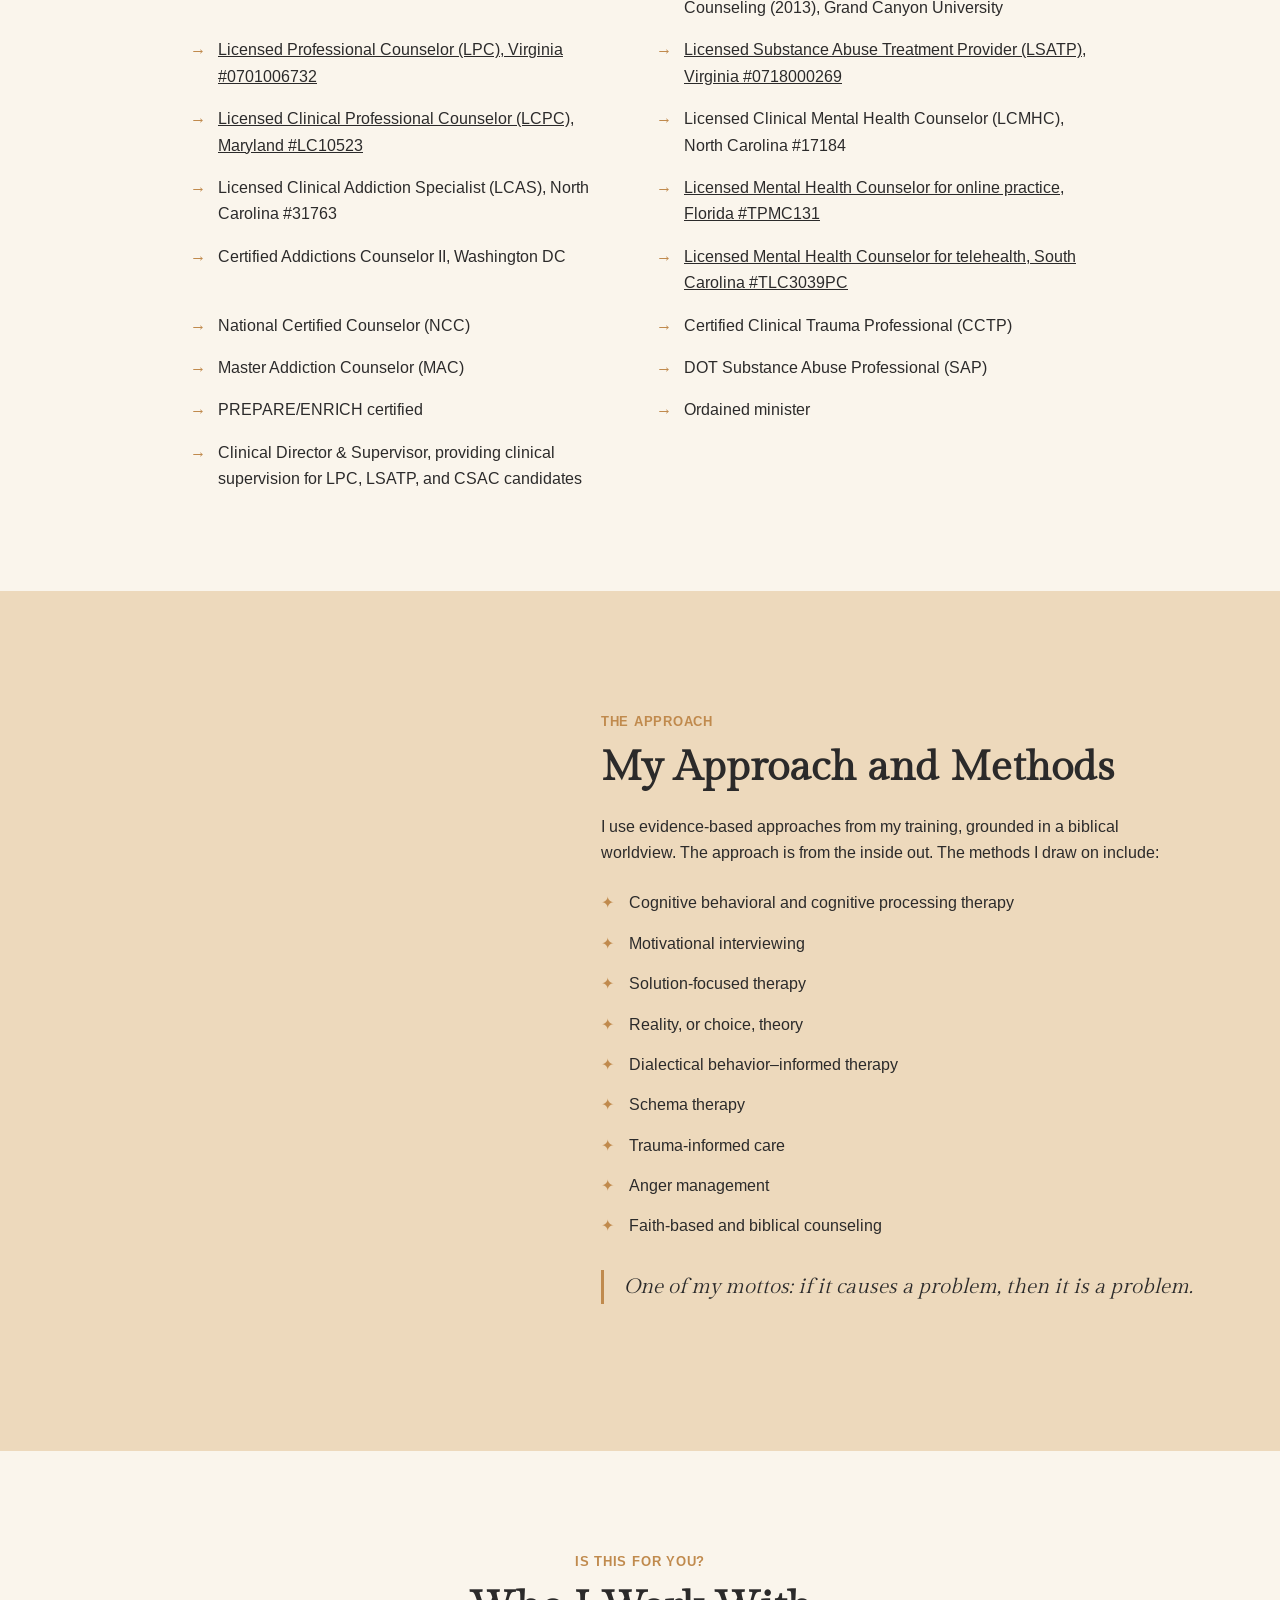
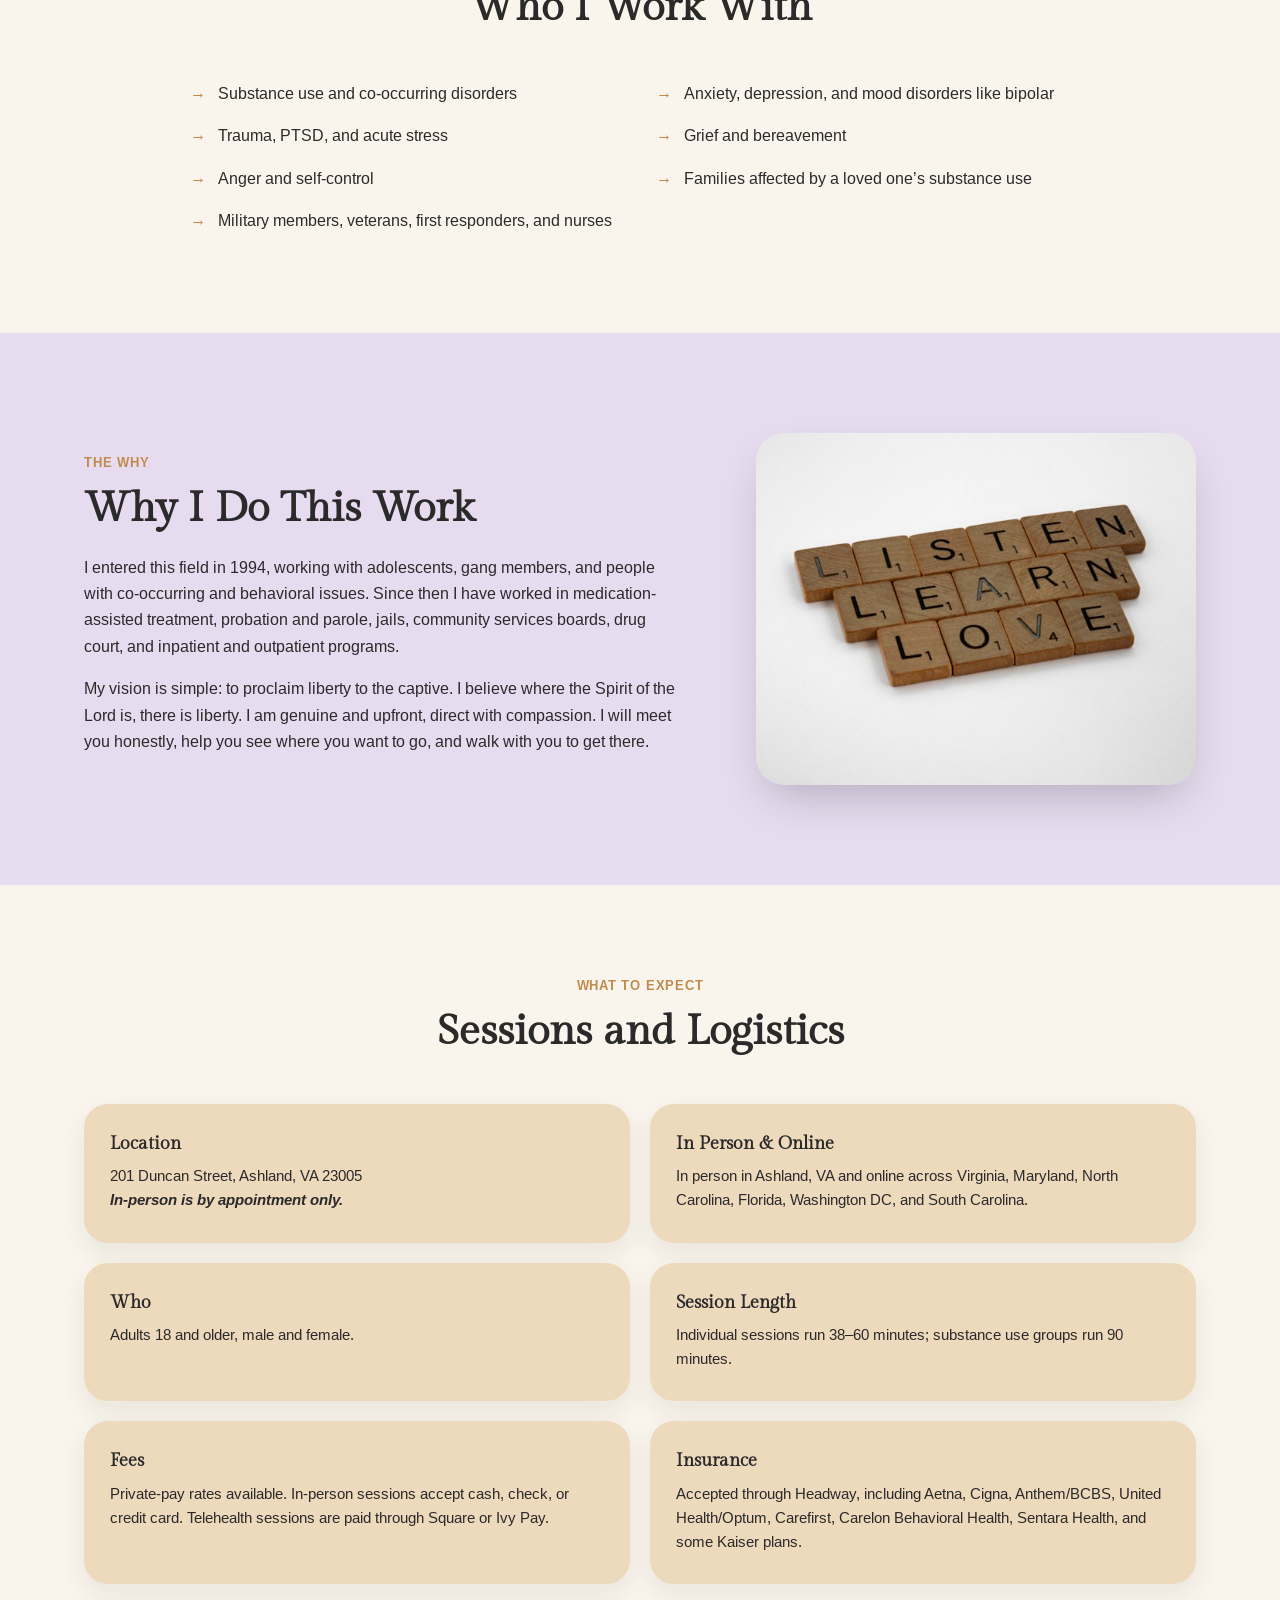
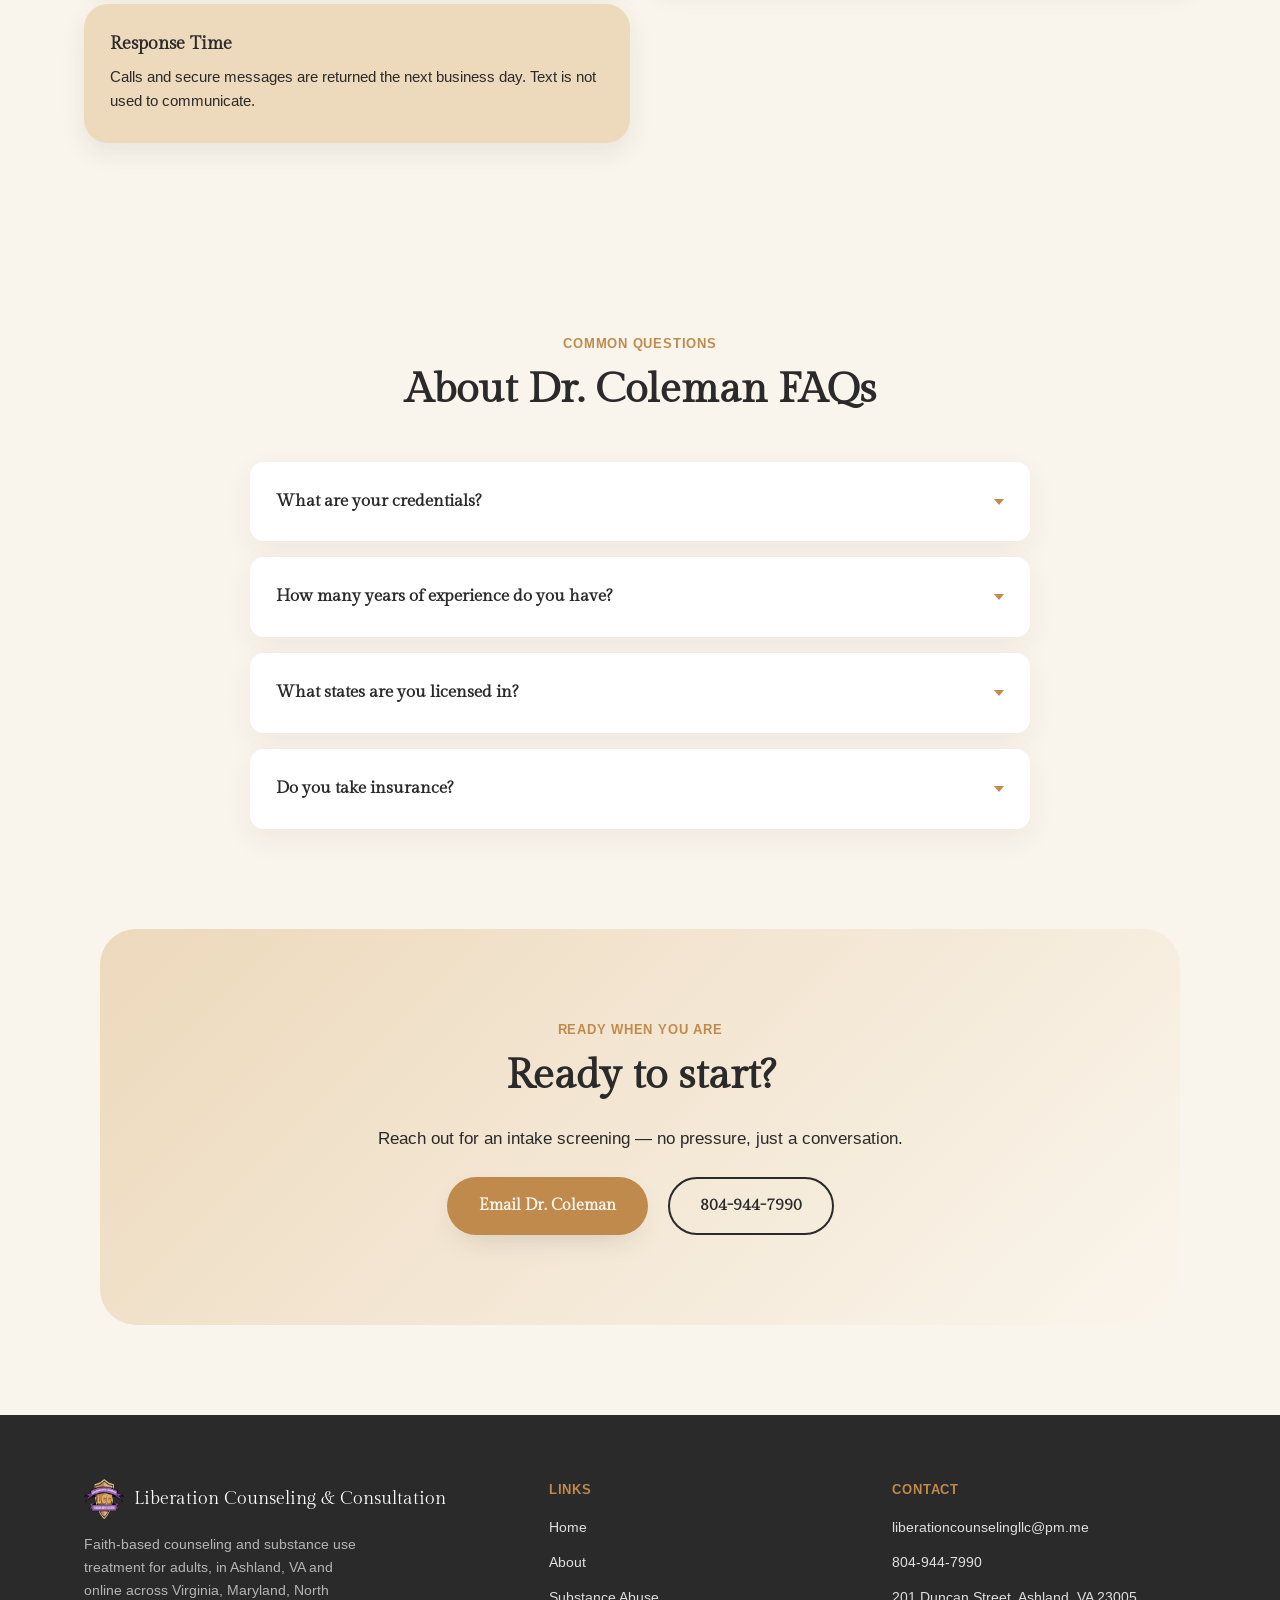
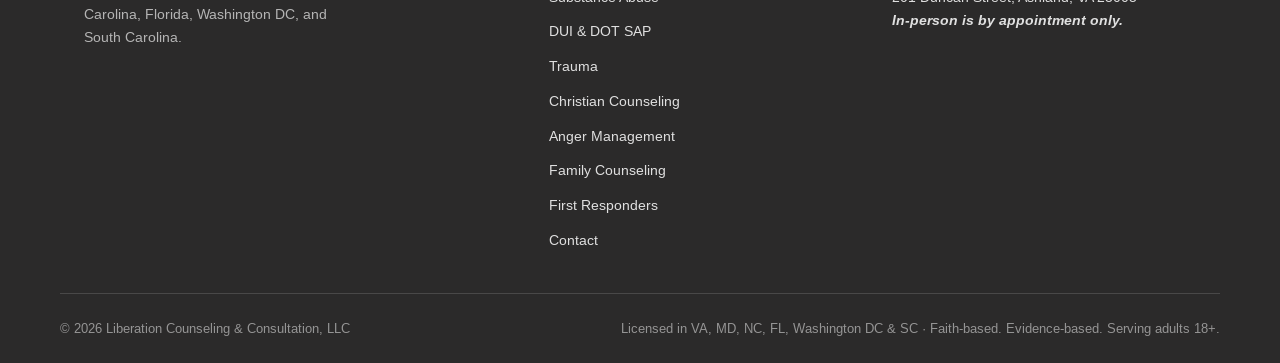
==== commit 53b2d615: "Bold the appointment-only note Co-Authored-By: Claude Sonnet 5 <noreply@anthropic.com>" ====
--- a/about.html
+++ b/about.html
@@ -200,7 +200,7 @@
       <div class="benefit-grid benefit-grid-2">
         <article class="benefit-card">
           <h3>Location</h3>
-          <p>201 Duncan Street, Ashland, VA 23005<br /><em>In-person is by appointment only.</em></p>
+          <p>201 Duncan Street, Ashland, VA 23005<br /><strong><em>In-person is by appointment only.</em></strong></p>
         </article>
         <article class="benefit-card">
           <h3>In Person &amp; Online</h3>
@@ -311,7 +311,7 @@
       <div class="footer-contact">
         <a href="mailto:liberationcounselingllc@pm.me">liberationcounselingllc@pm.me</a>
         <a href="tel:+18049447990">804-944-7990</a>
-        <p>201 Duncan Street, Ashland, VA 23005<br /><em>In-person is by appointment only.</em></p>
+        <p>201 Duncan Street, Ashland, VA 23005<br /><strong><em>In-person is by appointment only.</em></strong></p>
       </div>
     </div>
   </div>
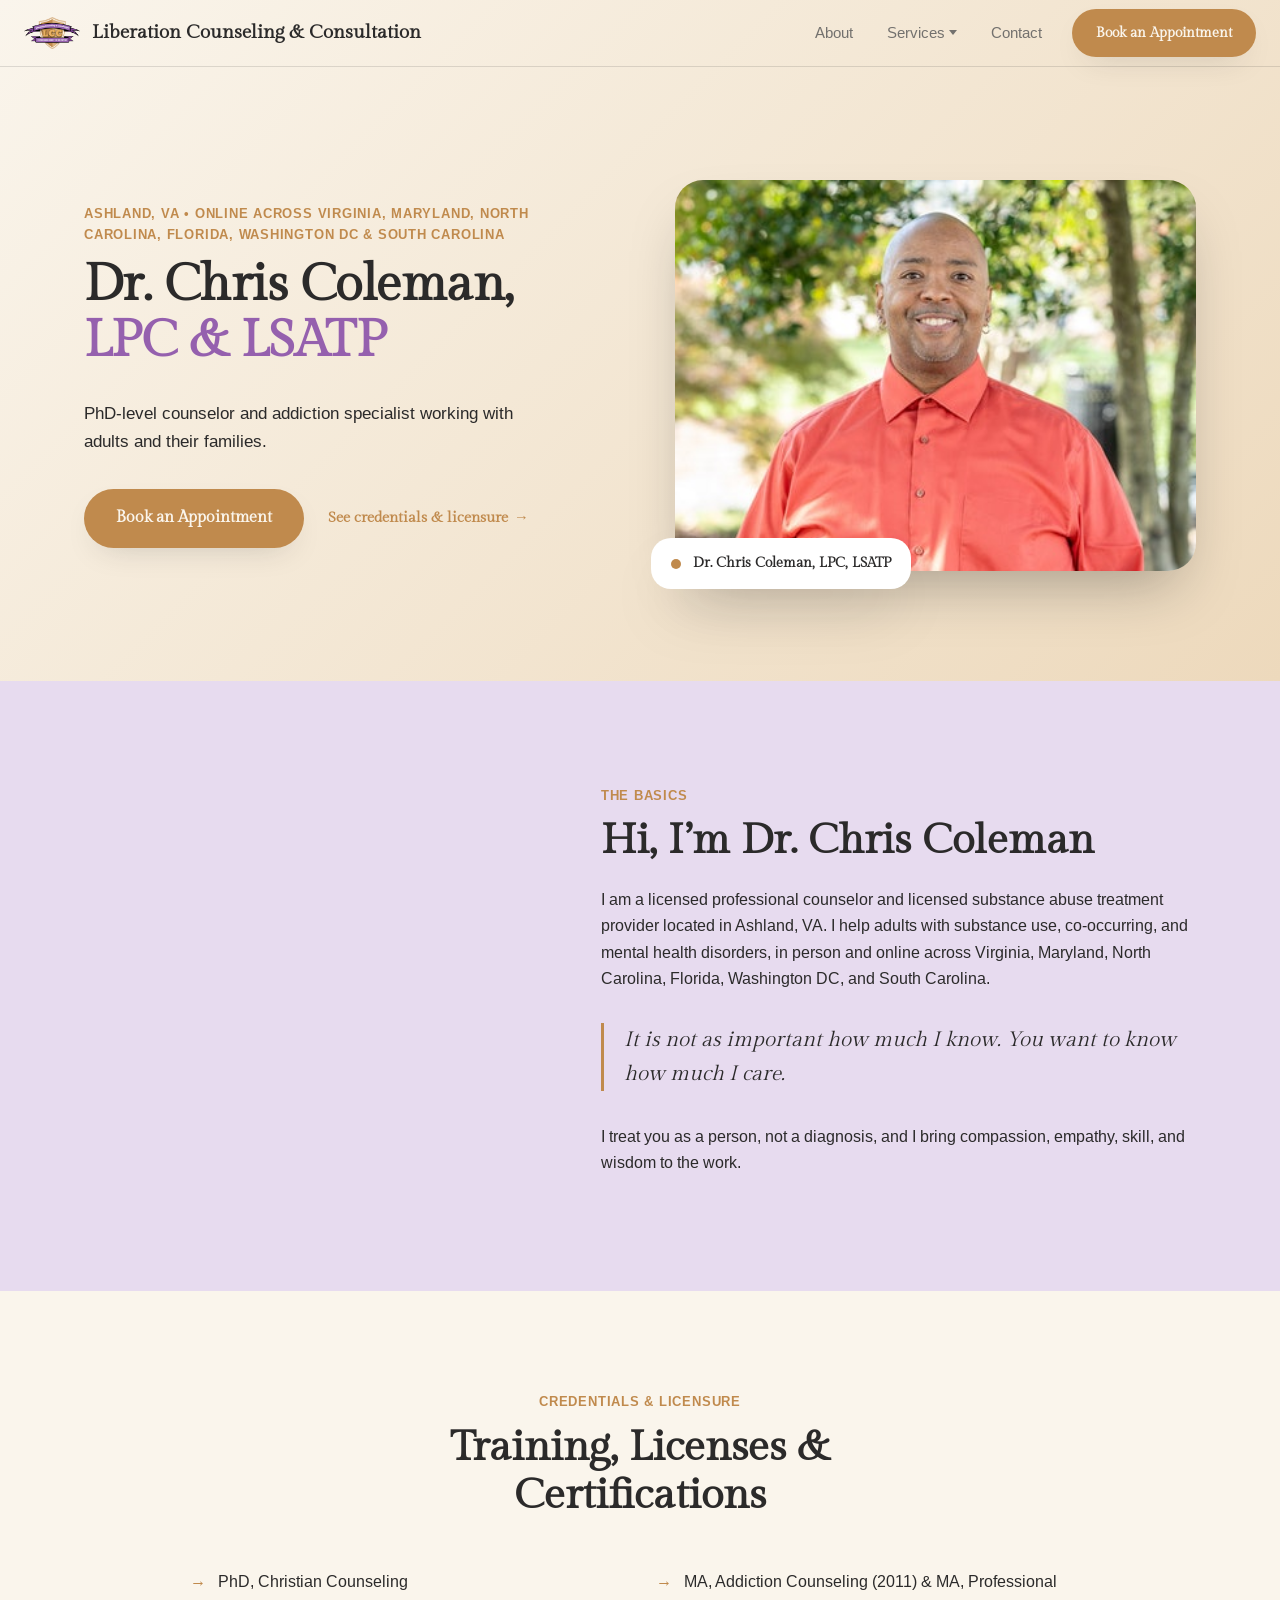
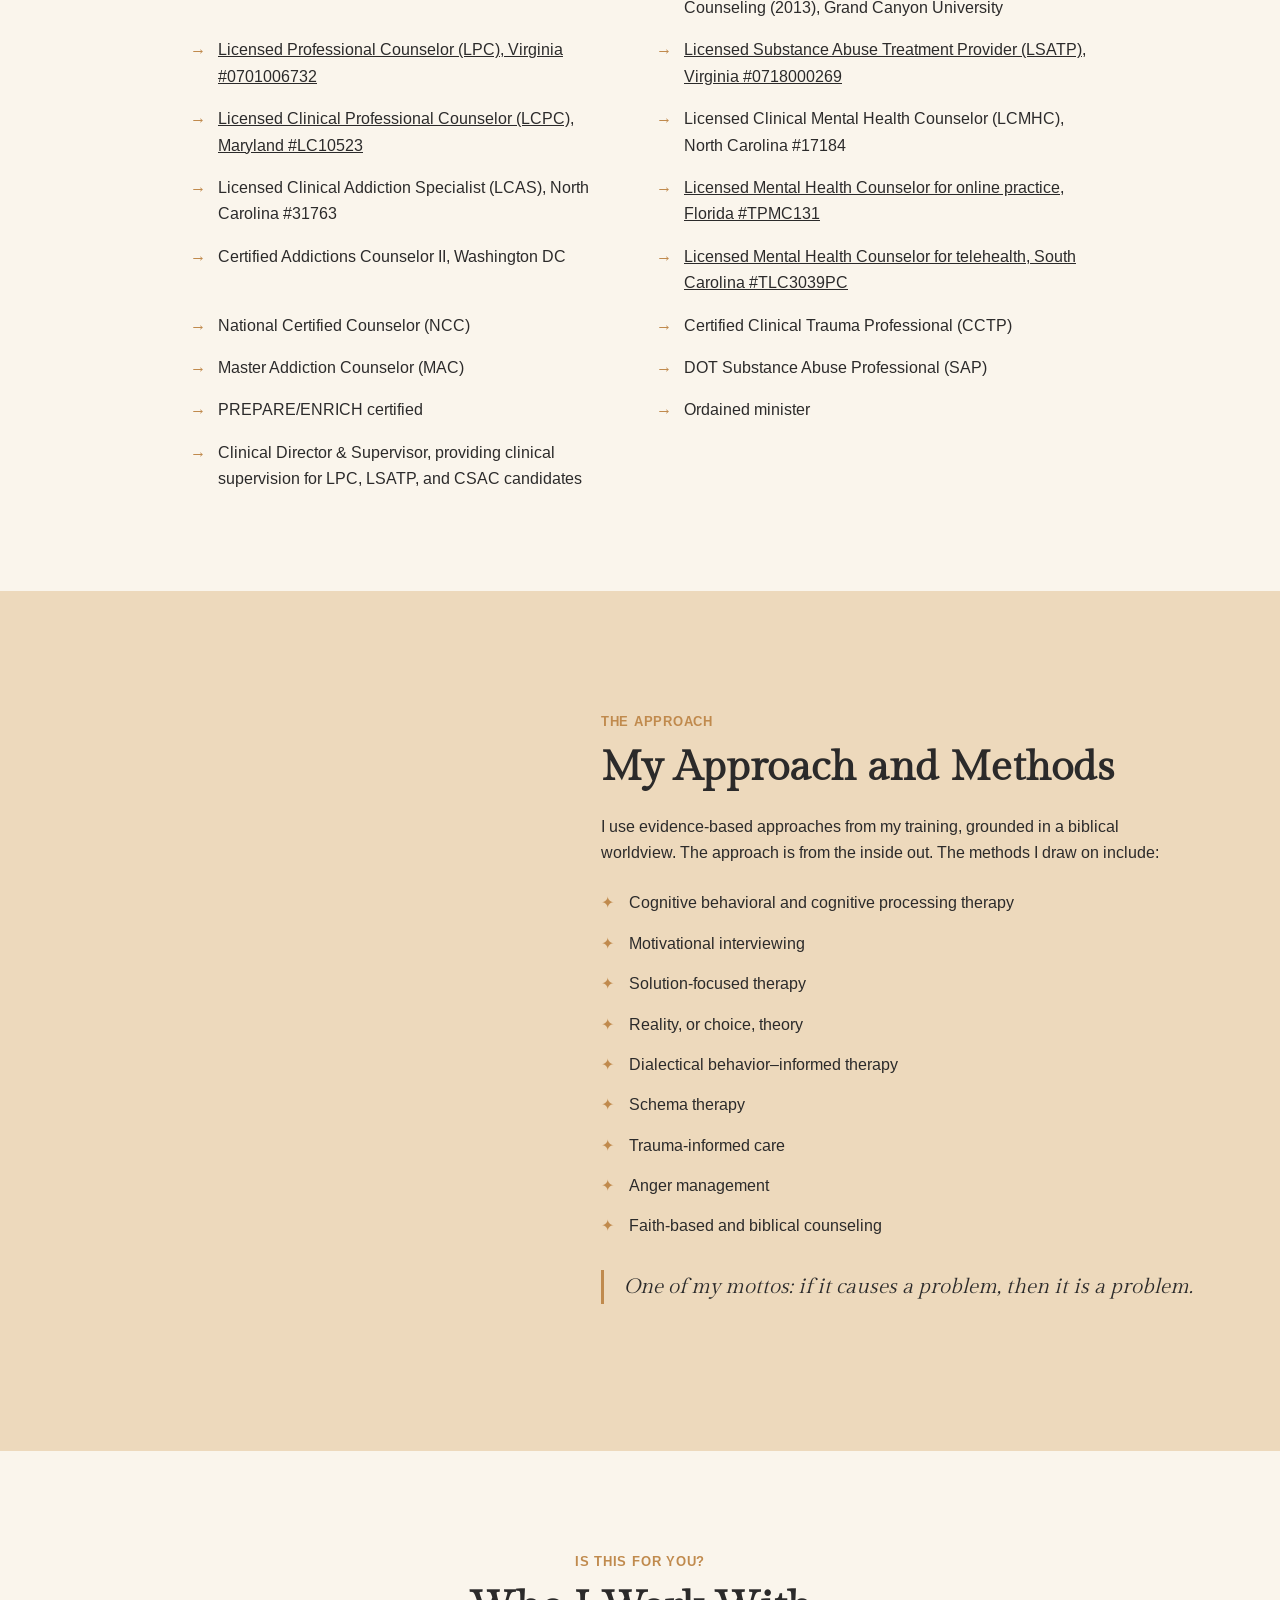
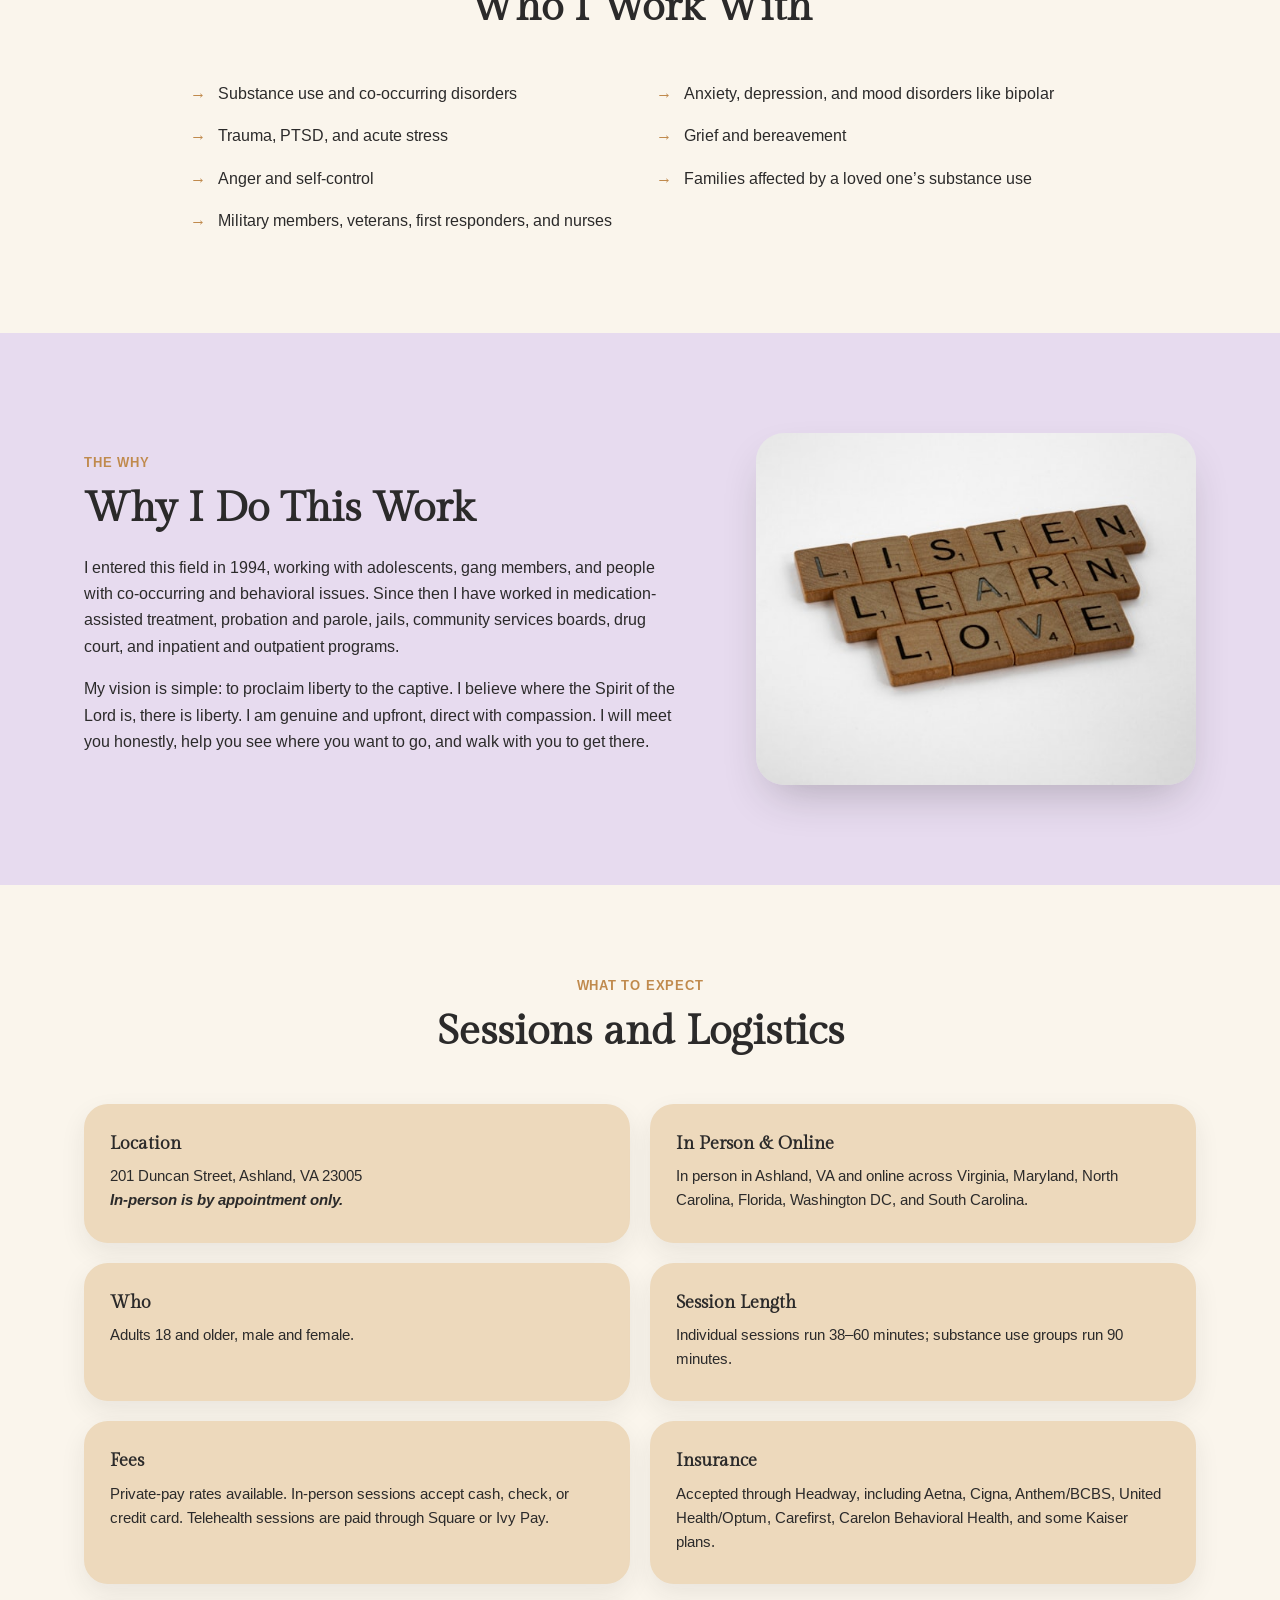
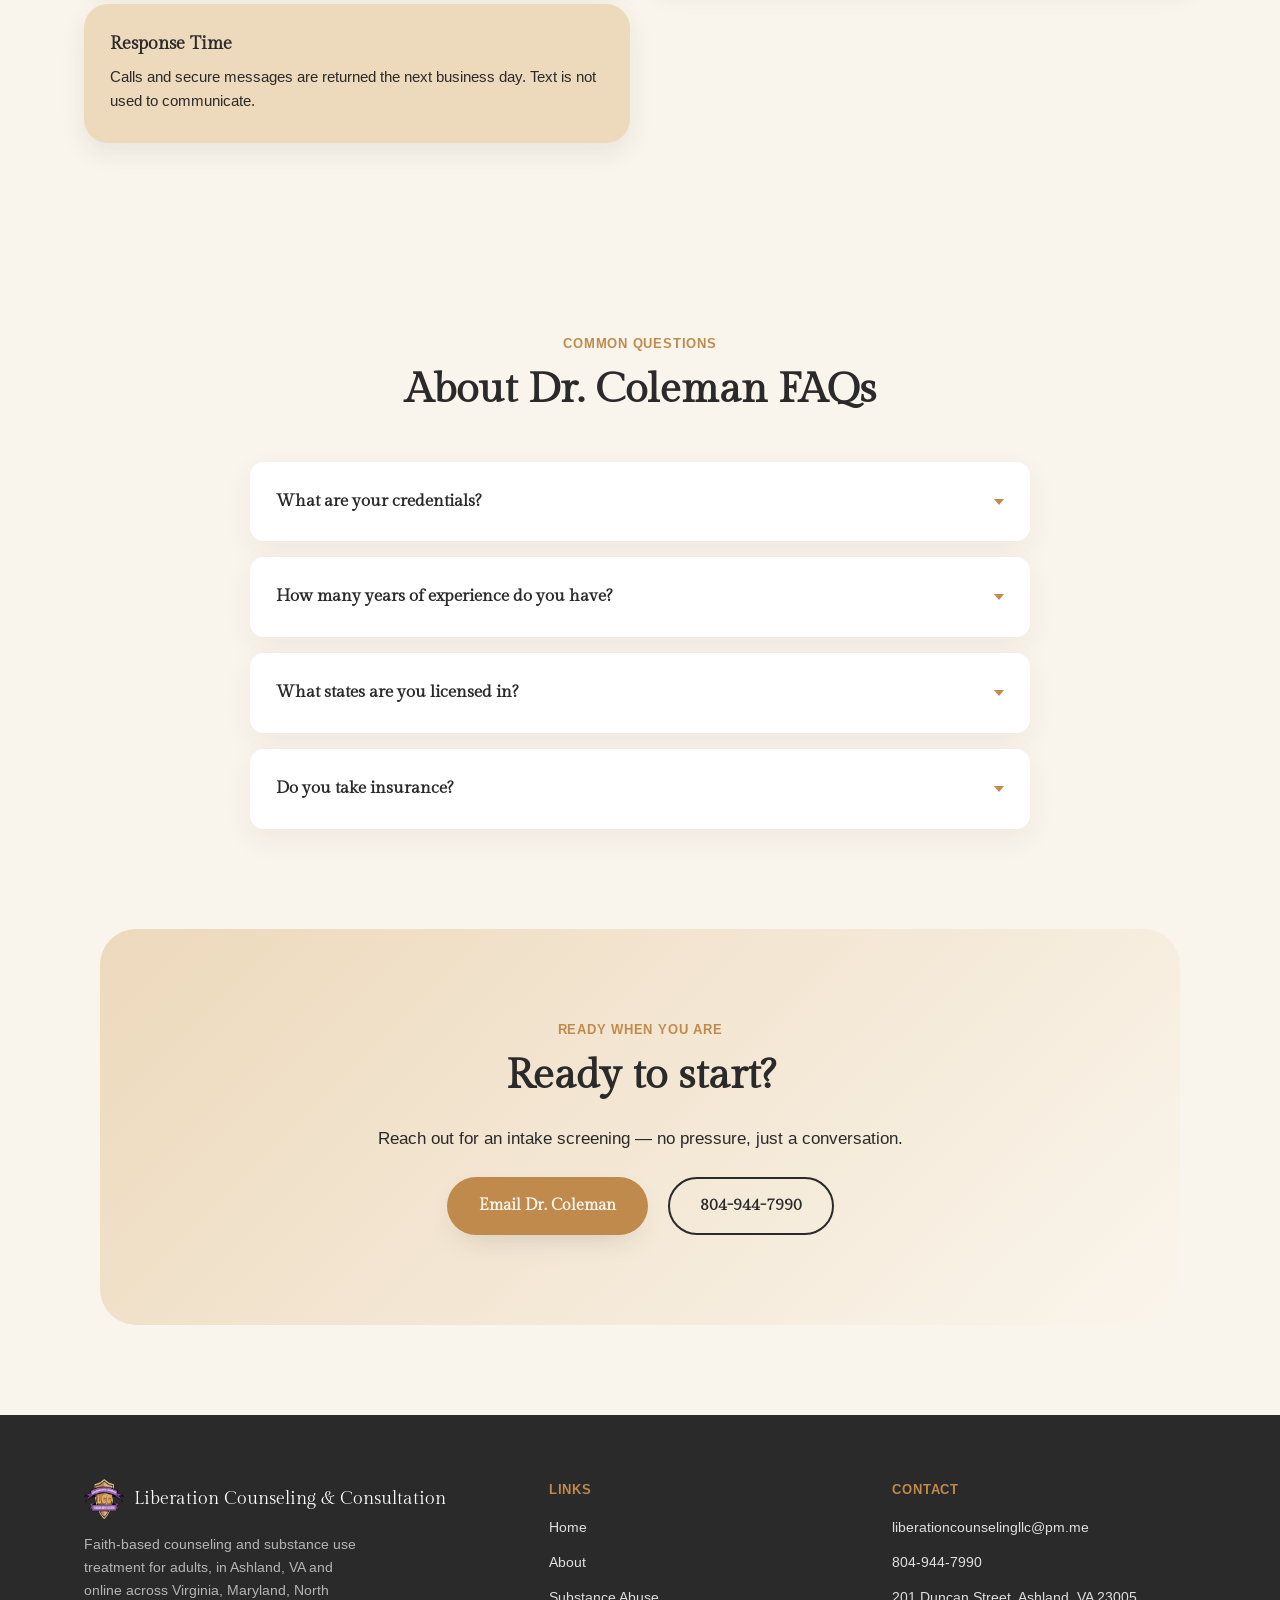
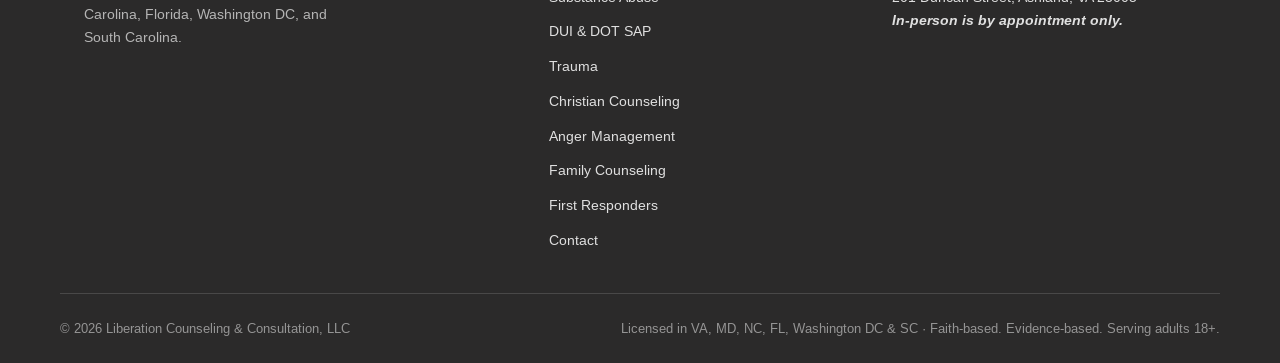
==== commit c9052600: "Remove Sentara Health from accepted insurance plan lists Co-Authored-By: Claude Sonnet 5 <noreply@an" ====
--- a/about.html
+++ b/about.html
@@ -220,7 +220,7 @@
         </article>
         <article class="benefit-card">
           <h3>Insurance</h3>
-          <p>Accepted through Headway, including Aetna, Cigna, Anthem/BCBS, United Health/Optum, Carefirst, Carelon Behavioral Health, Sentara Health, and some Kaiser plans.</p>
+          <p>Accepted through Headway, including Aetna, Cigna, Anthem/BCBS, United Health/Optum, Carefirst, Carelon Behavioral Health, and some Kaiser plans.</p>
         </article>
         <article class="benefit-card">
           <h3>Response Time</h3>
@@ -251,7 +251,7 @@
         </details>
         <details class="faq-item" name="faq">
           <summary>Do you take insurance?<span class="chevron"></span></summary>
-          <p>Yes. Insurance is accepted through Headway, including Aetna, Cigna, Anthem/BCBS, United Health/Optum, Carefirst, Carelon Behavioral Health, Sentara Health, and some Kaiser plans, along with private pay.</p>
+          <p>Yes. Insurance is accepted through Headway, including Aetna, Cigna, Anthem/BCBS, United Health/Optum, Carefirst, Carelon Behavioral Health, and some Kaiser plans, along with private pay.</p>
         </details>
       </div>
     </div>
